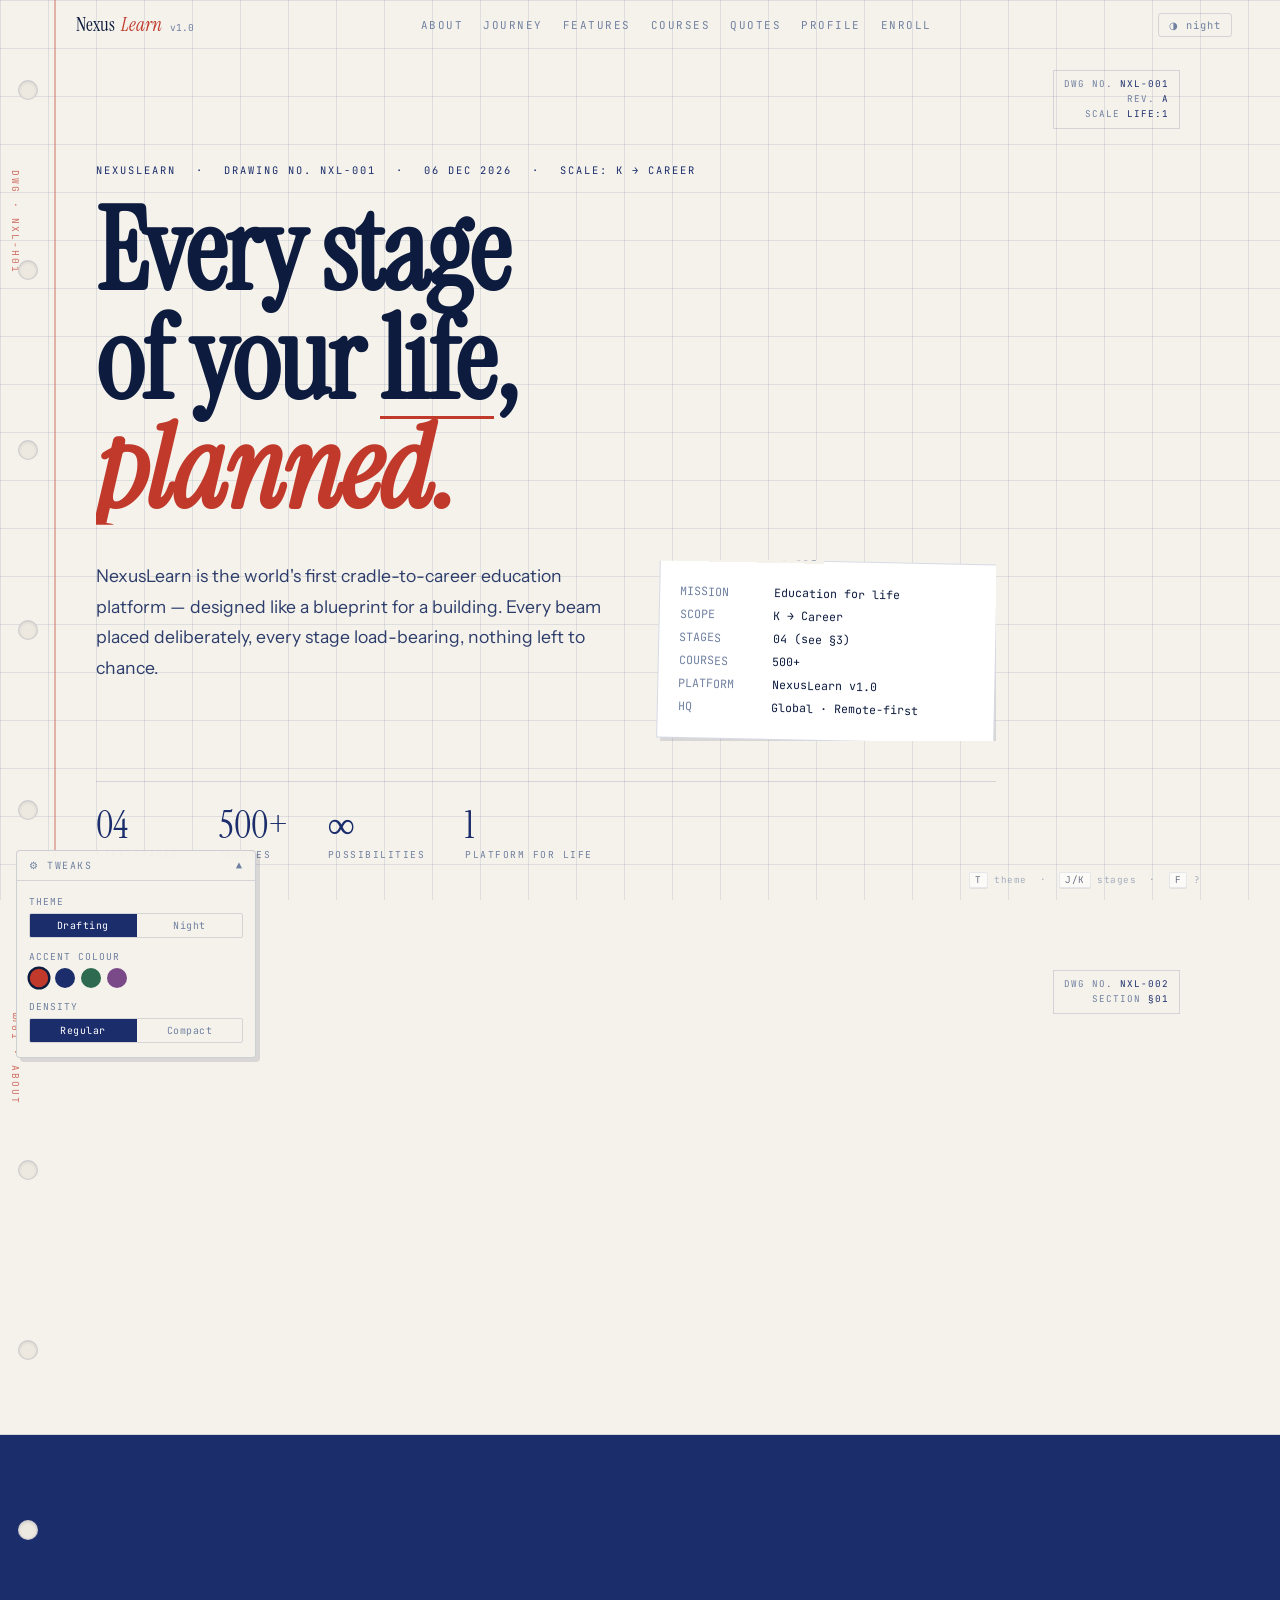
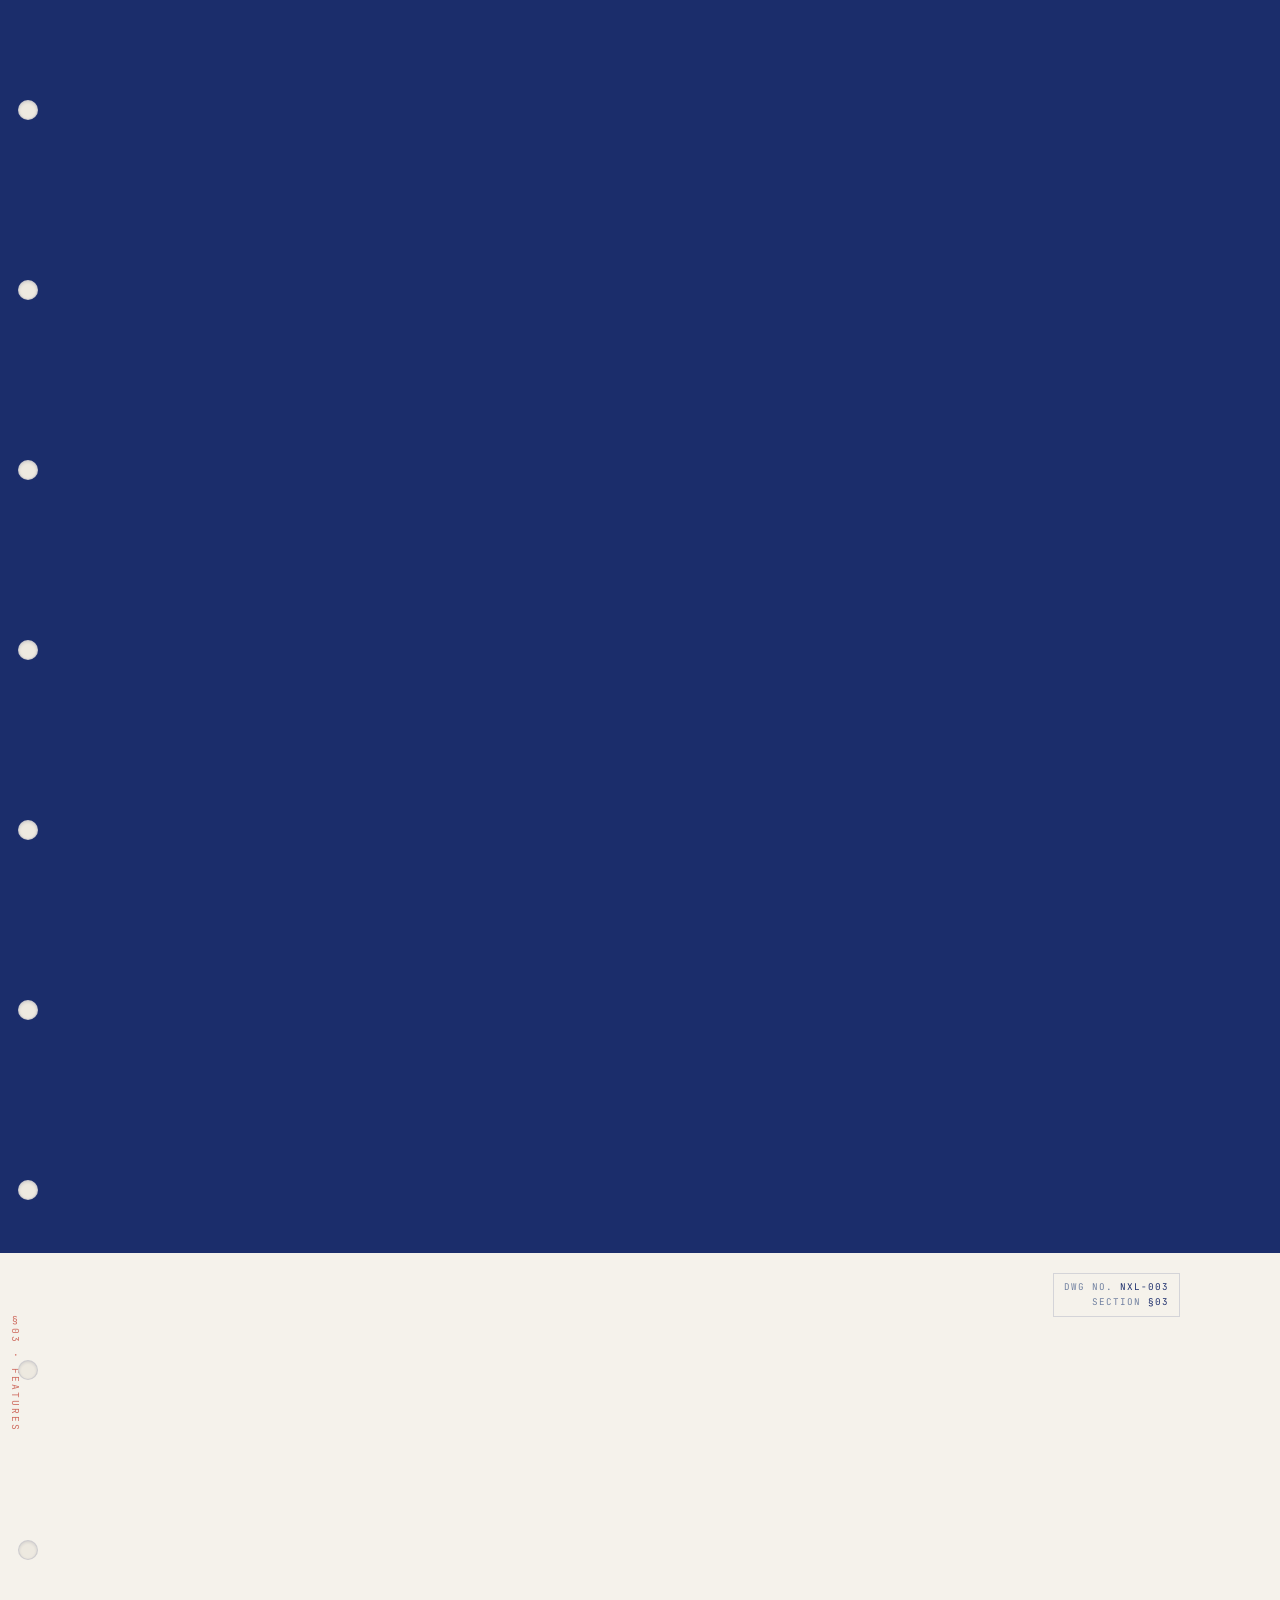
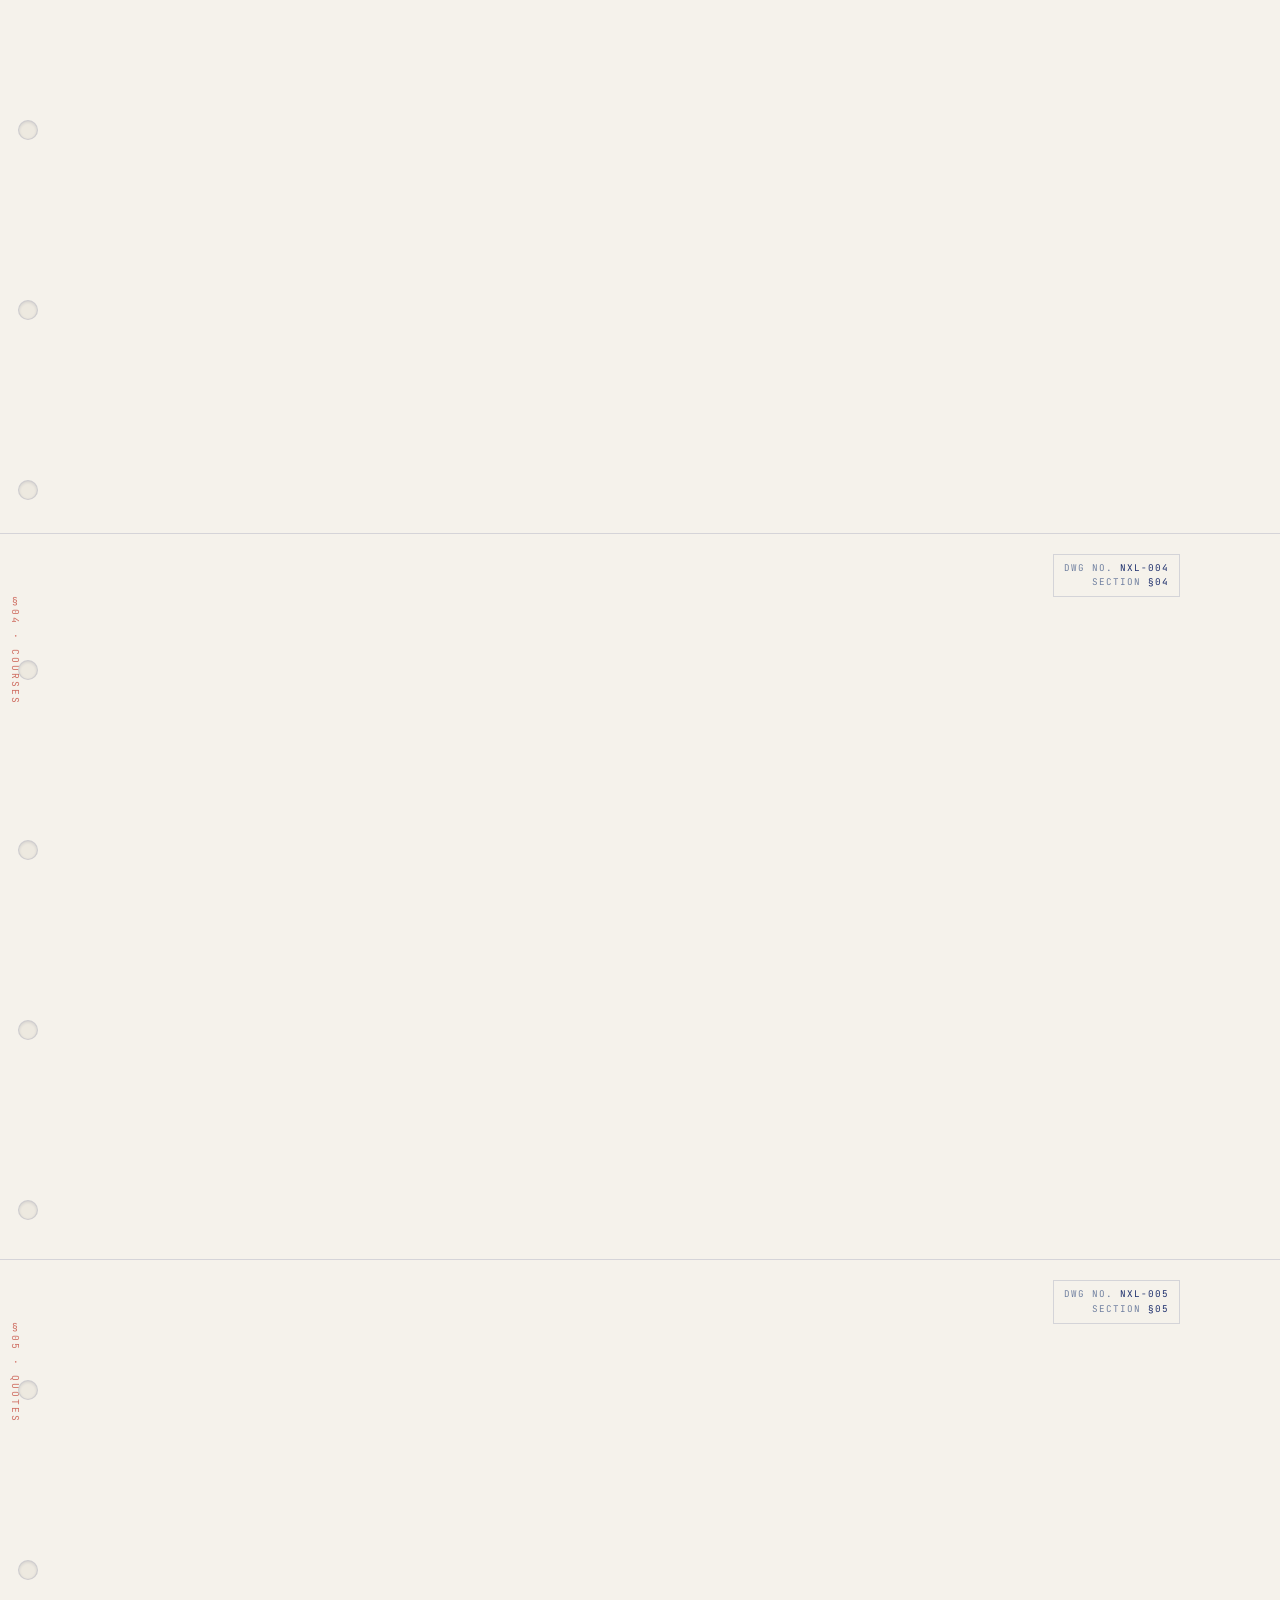
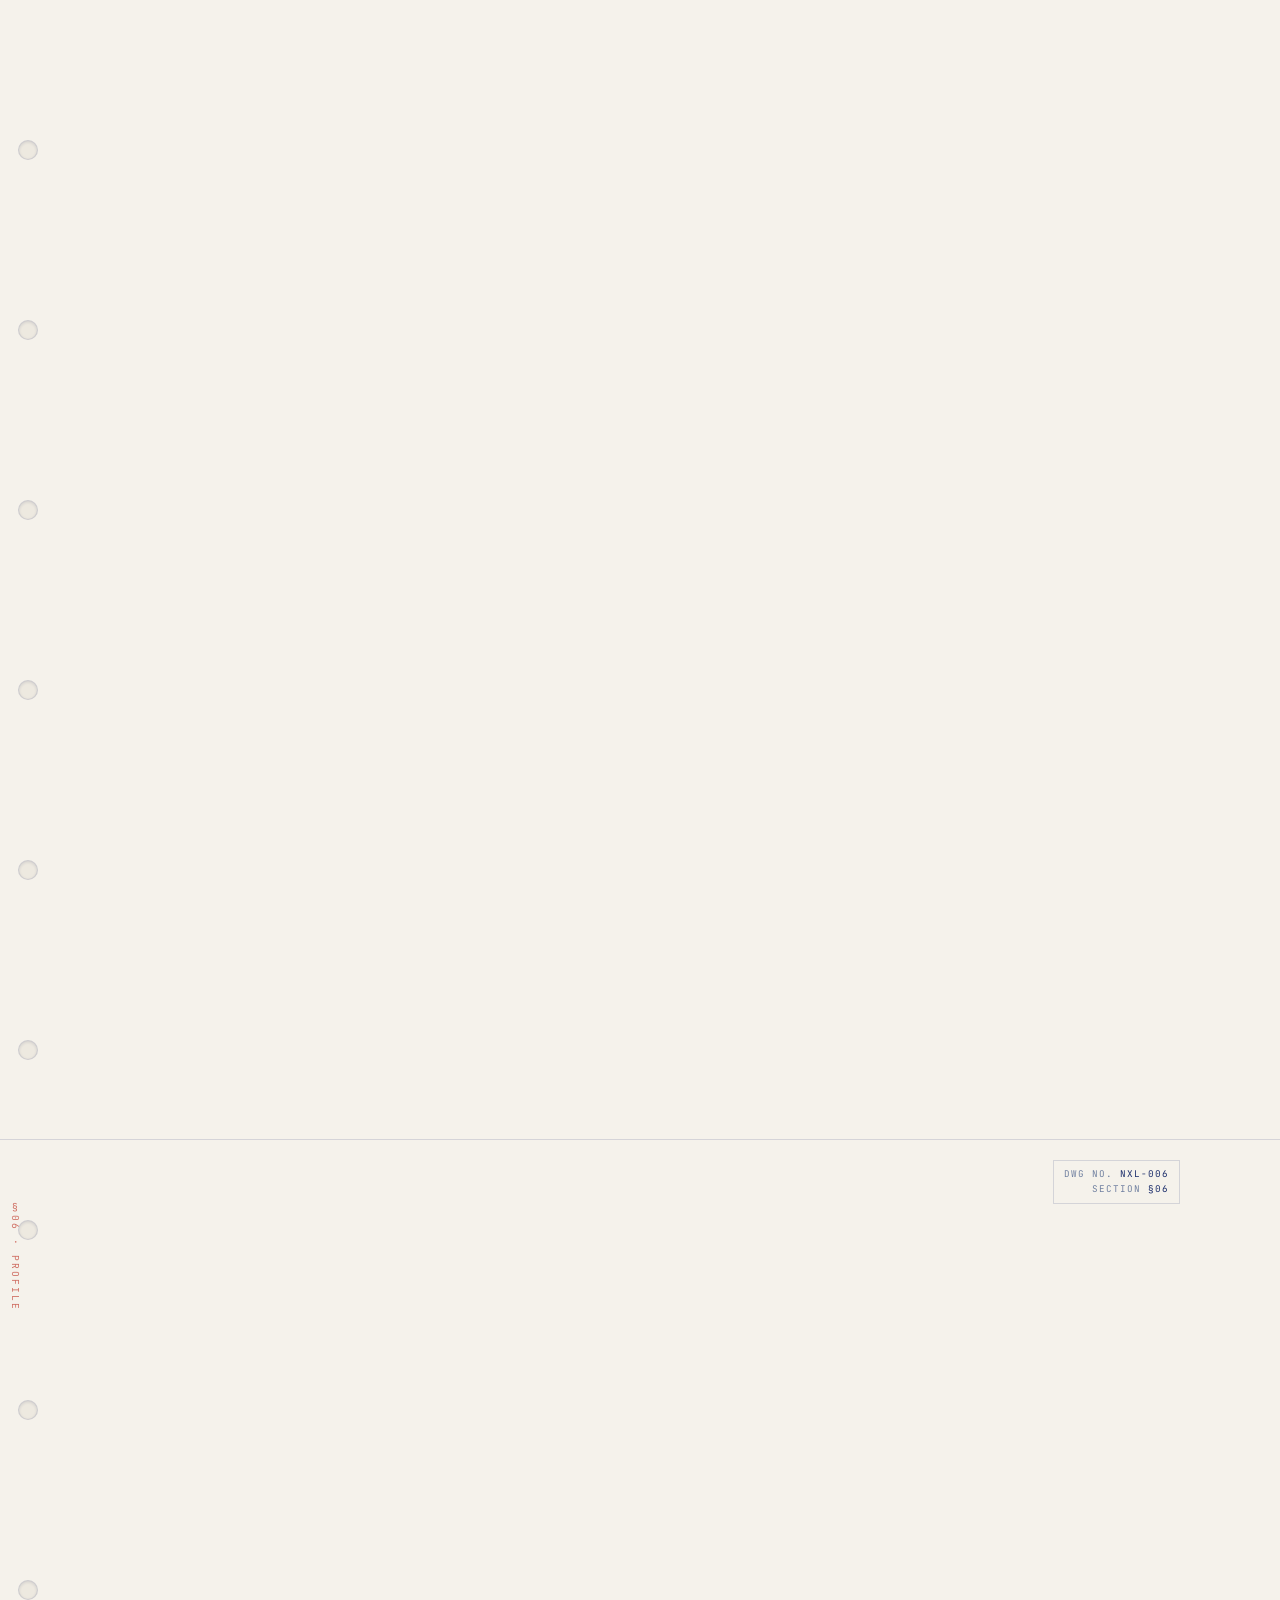
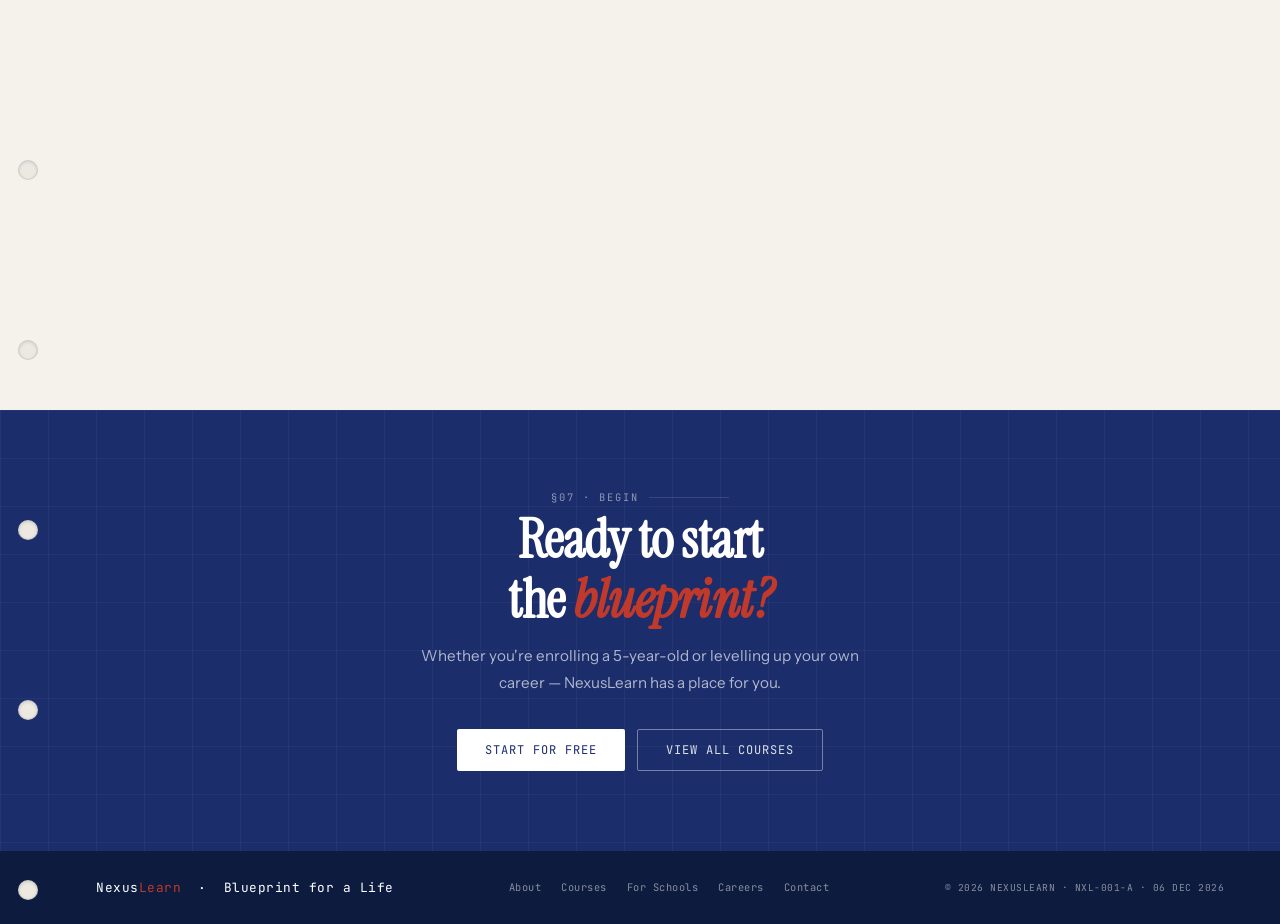
==== index.html @ 0a35875c "indexed(lol)" ====
<!DOCTYPE html>
<html lang="en">
<head>
<meta charset="UTF-8" />
<meta name="viewport" content="width=device-width,initial-scale=1" />
<title>NexusLearn · Blueprint for a Life</title>
<link rel="preconnect" href="https://fonts.googleapis.com" />
<link rel="preconnect" href="https://fonts.gstatic.com" crossorigin />
<link href="https://fonts.googleapis.com/css2?family=Instrument+Serif:ital@0;1&family=JetBrains+Mono:wght@300;400;500;600;700&family=Instrument+Sans:wght@400;500;600&display=swap" rel="stylesheet" />

<style>
/* ── RESET ── */
*, *::before, *::after { box-sizing: border-box; margin: 0; padding: 0; }
html { scroll-behavior: smooth; }
a { color: inherit; text-decoration: none; }
button { font-family: inherit; cursor: pointer; }

/* ── THEME VARS ── */
:root {
  --bg: #f5f2eb;
  --grid: rgba(27,45,107,0.10);
  --ink: #0d1b3e;
  --ink-soft: #2d3d6b;
  --ink-dim: #7080a0;
  --accent: #c0392b;
  --accent2: #1b2d6b;
  --gold: #e8a020;
  --card: #ffffff;
  --card-border: rgba(27,45,107,0.18);
  --rule: rgba(27,45,107,0.15);
  --hole: #ede9e0;
  --margin-line: rgba(192,57,43,0.35);
  --serif: 'Instrument Serif', Georgia, serif;
  --mono: 'JetBrains Mono', 'IBM Plex Mono', monospace;
  --sans: 'Instrument Sans', system-ui, sans-serif;
  --shadow: rgba(13,27,62,0.12);
}
.theme-night {
  --bg: #0d1a2e;
  --grid: rgba(100,140,220,0.09);
  --ink: #dde8ff;
  --ink-soft: #a0b8e0;
  --ink-dim: #4a6080;
  --accent: #f4a294;
  --accent2: #7aaae8;
  --gold: #f0c060;
  --card: rgba(255,255,255,0.04);
  --card-border: rgba(100,140,220,0.2);
  --rule: rgba(100,140,220,0.15);
  --hole: #0a1220;
  --margin-line: rgba(244,162,148,0.35);
  --shadow: rgba(0,0,0,0.4);
}

/* ── BODY / PAGE ── */
body {
  font-family: var(--mono);
  background: var(--bg);
  color: var(--ink);
  min-height: 100vh;
  position: relative;
  overflow-x: hidden;
  transition: background 0.4s ease, color 0.4s ease;
}
body::before {
  content: '';
  position: fixed; inset: 0; z-index: 0; pointer-events: none;
  background-image:
    linear-gradient(var(--grid) 1px, transparent 1px),
    linear-gradient(90deg, var(--grid) 1px, transparent 1px);
  background-size: 48px 48px;
  transition: background-image 0.4s;
}

/* ── PAGE CHROME (binder spine) ── */
#chrome-spine {
  position: fixed; left: 0; top: 0; bottom: 0; width: 56px; z-index: 40;
  pointer-events: none;
  border-right: 2px solid var(--margin-line);
  transition: border-color 0.4s;
}
.binder-hole {
  position: fixed; left: 18px; width: 20px; height: 20px;
  border-radius: 50%;
  background: var(--hole);
  border: 1.5px solid var(--rule);
  z-index: 41; pointer-events: none;
  transition: all 0.4s;
  box-shadow: inset 0 1px 3px var(--shadow);
}

/* ── PROGRESS BAR ── */
#progress-bar {
  position: fixed; top: 0; left: 0; height: 3px; z-index: 200;
  background: var(--accent);
  width: 0%;
  transition: width 0.1s linear;
}

/* ── NAV ── */
nav {
  position: sticky; top: 0; z-index: 100;
  display: flex; align-items: center; justify-content: space-between;
  padding: 12px 48px 12px 76px;
  background: transparent;
  border-bottom: 1px solid transparent;
  transition: background 0.25s, border-color 0.25s, backdrop-filter 0.25s;
}
nav.scrolled {
  background: rgba(245,242,235,0.88);
  backdrop-filter: blur(12px);
  border-bottom-color: var(--rule);
}
.theme-night nav.scrolled {
  background: rgba(13,26,46,0.88);
}
.nav-logo {
  font-family: var(--serif);
  font-size: 1.2rem;
  color: var(--ink);
  display: flex; align-items: baseline; gap: 6px;
}
.nav-logo em { color: var(--accent); font-style: italic; }
.nav-logo sub { font-family: var(--mono); font-size: 0.6rem; color: var(--ink-dim); margin-left: 2px; }
.nav-links {
  display: flex; gap: 20px; list-style: none;
  font-size: 0.68rem; letter-spacing: 1.5px; text-transform: uppercase;
}
.nav-links a {
  color: var(--ink-dim);
  transition: color 0.15s;
}
.nav-links a:hover { color: var(--accent); }
.nav-right { display: flex; align-items: center; gap: 12px; }
.btn-theme {
  background: none;
  border: 1px solid var(--rule);
  border-radius: 3px;
  padding: 4px 10px;
  font-family: var(--mono);
  font-size: 0.65rem;
  letter-spacing: 1px;
  color: var(--ink-dim);
  transition: all 0.2s;
}
.btn-theme:hover { border-color: var(--accent); color: var(--accent); }

/* ── SECTIONS ── */
section {
  position: relative; z-index: 1;
  padding: 72px 56px 72px 96px;
  max-width: 1200px;
}
section.full-w { max-width: none; }

/* ── SECTION HEADING ── */
.drawing-label {
  font-family: var(--mono);
  font-size: 0.65rem;
  letter-spacing: 2px;
  text-transform: uppercase;
  color: var(--accent);
  margin-bottom: 6px;
  display: flex; align-items: center; gap: 10px;
}
.drawing-label::after {
  content: '';
  flex: 1; max-width: 80px;
  height: 1px;
  background: var(--accent);
  opacity: 0.4;
}
.sec-title {
  font-family: var(--serif);
  font-size: clamp(2.2rem, 4.5vw, 3.4rem);
  line-height: 1.1;
  color: var(--ink);
  letter-spacing: -0.5px;
  margin-bottom: 0.75rem;
}
.sec-title em { font-style: italic; color: var(--accent); }
.sec-sub {
  font-family: var(--sans);
  font-size: 0.95rem;
  color: var(--ink-soft);
  line-height: 1.8;
  max-width: 520px;
  font-weight: 400;
}

/* ── MARGIN ANNOTATION ── */
.margin-note {
  position: absolute;
  left: 10px;
  font-family: var(--mono);
  font-size: 0.6rem;
  color: var(--accent);
  opacity: 0;
  transform: translateX(-8px);
  transition: opacity 1.2s ease, transform 1.2s ease;
  writing-mode: vertical-rl;
  text-orientation: mixed;
  letter-spacing: 2px;
  pointer-events: none;
  line-height: 1;
}
.margin-note.visible { opacity: 0.7; transform: translateX(0); }

/* ── REVEAL ── */
.reveal {
  opacity: 0;
  clip-path: inset(0 0 100% 0);
  transition: opacity 0.7s ease, clip-path 0.7s cubic-bezier(0.16,1,0.3,1);
}
.reveal.seen {
  opacity: 1;
  clip-path: inset(0 0 0% 0);
}

/* ── DRAWING NUMBER (top-right corner annotations) ── */
.dwg-num {
  position: absolute;
  right: 20px; top: 20px;
  font-family: var(--mono);
  font-size: 0.58rem;
  color: var(--ink-dim);
  letter-spacing: 1px;
  text-align: right;
  line-height: 1.6;
  border: 1px solid var(--rule);
  padding: 6px 10px;
  z-index: 2;
}
.dwg-num span { color: var(--accent2); }

/* ────────────────────────────────────────────
   HERO
──────────────────────────────────────────── */
#hero {
  min-height: 100vh;
  display: flex; flex-direction: column; justify-content: center;
  padding: 80px 56px 56px 96px;
  position: relative; z-index: 1;
}
.hero-meta {
  font-family: var(--mono);
  font-size: 0.65rem;
  letter-spacing: 2px;
  text-transform: uppercase;
  color: var(--ink-dim);
  margin-bottom: 20px;
  display: flex; gap: 20px; flex-wrap: wrap;
}
.hero-meta span { color: var(--accent2); }
h1.hero-h1 {
  font-family: var(--serif);
  font-size: clamp(3.5rem, 9vw, 7.5rem);
  line-height: 0.95;
  letter-spacing: -2px;
  color: var(--ink);
  margin-bottom: 28px;
  max-width: 900px;
}
h1.hero-h1 em { color: var(--accent); font-style: italic; }
h1.hero-h1 .blueprint-word {
  position: relative;
  display: inline-block;
}
h1.hero-h1 .blueprint-word::after {
  content: '';
  position: absolute; left: 0; right: 0; bottom: -4px;
  height: 3px;
  background: var(--accent);
  transform: scaleX(0);
  transform-origin: left;
  transition: transform 0.6s cubic-bezier(0.16,1,0.3,1) 0.3s;
}
h1.hero-h1 .blueprint-word.seen::after { transform: scaleX(1); }

.hero-body {
  display: grid;
  grid-template-columns: 1.5fr 1fr;
  gap: 56px;
  margin-top: 8px;
  max-width: 900px;
}
.hero-tagline {
  font-family: var(--sans);
  font-size: 1.1rem;
  line-height: 1.75;
  color: var(--ink-soft);
  font-weight: 400;
}
.identity-card {
  border: 1.5px solid var(--card-border);
  padding: 20px;
  background: var(--card);
  transform: rotate(1.2deg);
  box-shadow: 4px 4px 0 var(--shadow);
  position: relative;
  transition: background 0.4s, border-color 0.4s;
}
.identity-card::before {
  content: 'IDENTITY — NXL-001';
  position: absolute; top: -10px; left: 16px;
  font-family: var(--mono); font-size: 0.58rem;
  letter-spacing: 1.5px; color: var(--ink-dim);
  background: var(--bg); padding: 0 6px;
  transition: background 0.4s;
}
.identity-card table {
  border-collapse: collapse; width: 100%;
  font-family: var(--mono); font-size: 0.72rem;
  line-height: 2;
}
.identity-card td:first-child { color: var(--ink-dim); padding-right: 12px; white-space: nowrap; }
.identity-card td:last-child { color: var(--ink); }
.identity-card .val-accent { color: var(--accent); }

.hero-stats {
  display: flex; gap: 40px;
  margin-top: 40px;
  padding-top: 24px;
  border-top: 1px solid var(--rule);
  max-width: 900px;
}
.stat-num {
  font-family: var(--serif);
  font-size: 2.4rem;
  color: var(--accent2);
  display: block;
  line-height: 1;
}
.stat-label {
  font-family: var(--mono);
  font-size: 0.6rem;
  letter-spacing: 1.5px;
  text-transform: uppercase;
  color: var(--ink-dim);
  margin-top: 4px;
}

/* ── STAGE SELECTOR ── */
.stage-nav {
  display: flex; gap: 0;
  margin-bottom: 40px;
  border: 1px solid var(--rule);
  width: fit-content;
  overflow: hidden;
  border-radius: 3px;
}
.stage-btn {
  background: transparent;
  border: none;
  border-right: 1px solid var(--rule);
  padding: 8px 20px;
  font-family: var(--mono);
  font-size: 0.65rem;
  letter-spacing: 1.5px;
  text-transform: uppercase;
  color: var(--ink-dim);
  transition: all 0.2s;
}
.stage-btn:last-child { border-right: none; }
.stage-btn.active, .stage-btn:hover {
  background: var(--accent2);
  color: white;
}
.theme-night .stage-btn.active { background: var(--accent2); }

/* ── JOURNEY ITEMS ── */
.journey-list { display: flex; flex-direction: column; gap: 0; position: relative; }
.journey-connector {
  position: absolute; left: 27px; top: 56px; bottom: 56px;
  width: 2px;
  background: linear-gradient(to bottom, var(--accent), var(--gold), var(--accent2));
  opacity: 0.3;
}
.journey-item {
  display: flex; gap: 28px;
  padding: 32px 0;
  border-bottom: 1px solid var(--rule);
  position: relative;
  opacity: 1;
  transition: opacity 0.3s, max-height 0.4s;
}
.journey-item.hidden { display: none; }
.journey-dot {
  width: 56px; height: 56px; border-radius: 50%;
  flex-shrink: 0;
  display: flex; align-items: center; justify-content: center;
  font-family: var(--mono); font-size: 0.7rem; font-weight: 600;
  letter-spacing: 1px;
  position: relative; z-index: 2;
  border: 2px solid;
  transition: all 0.3s;
}
.dot-k8   { border-color: var(--accent);  color: var(--accent);  background: rgba(192,57,43,0.07); }
.dot-912  { border-color: var(--gold);    color: var(--gold);    background: rgba(232,160,32,0.07); }
.dot-uni  { border-color: var(--accent2); color: var(--accent2); background: rgba(27,45,107,0.07); }
.dot-pro  { border-color: var(--ink-soft);color: var(--ink-soft);background: rgba(45,61,107,0.07); }
.theme-night .dot-k8  { background: rgba(244,162,148,0.1); }
.theme-night .dot-912 { background: rgba(240,192,96,0.1); }
.theme-night .dot-uni { background: rgba(122,170,232,0.1); }
.journey-stage-tag {
  font-family: var(--mono); font-size: 0.58rem; letter-spacing: 2px;
  text-transform: uppercase; color: var(--ink-dim);
  margin-bottom: 4px;
}
.journey-title {
  font-family: var(--serif);
  font-size: 1.6rem;
  color: var(--ink);
  margin-bottom: 6px;
  line-height: 1.2;
}
.journey-desc {
  font-family: var(--sans);
  font-size: 0.9rem;
  color: var(--ink-soft);
  line-height: 1.75;
  max-width: 560px;
}
.journey-chips {
  display: flex; flex-wrap: wrap; gap: 6px; margin-top: 14px;
}
.chip {
  font-family: var(--mono); font-size: 0.62rem; letter-spacing: 0.5px;
  padding: 3px 10px; border-radius: 2px;
  border: 1px solid;
  transition: background 0.4s;
}
.chip-red   { border-color: rgba(192,57,43,0.35);  color: var(--accent);  background: rgba(192,57,43,0.06); }
.chip-gold  { border-color: rgba(232,160,32,0.35); color: var(--gold);   background: rgba(232,160,32,0.06); }
.chip-blue  { border-color: rgba(27,45,107,0.25);  color: var(--accent2); background: rgba(27,45,107,0.06); }
.chip-gray  { border-color: var(--rule);            color: var(--ink-dim); background: transparent; }
.theme-night .chip-blue { border-color: rgba(122,170,232,0.3); }

/* ── FEATURES ── */
.features-grid {
  display: grid;
  grid-template-columns: repeat(auto-fit, minmax(260px, 1fr));
  gap: 1px;
  border: 1px solid var(--rule);
  background: var(--rule);
  margin-top: 40px;
}
.feature-card {
  background: var(--card);
  padding: 28px;
  transition: background 0.3s;
  position: relative;
  overflow: hidden;
}
.feature-card::before {
  content: '';
  position: absolute; left: 0; top: 0; bottom: 0;
  width: 3px;
  background: var(--accent);
  transform: scaleY(0);
  transform-origin: top;
  transition: transform 0.3s cubic-bezier(0.16,1,0.3,1);
}
.feature-card:hover::before { transform: scaleY(1); }
.feature-card:hover { background: rgba(192,57,43,0.03); }
.feature-num {
  font-family: var(--mono); font-size: 0.58rem;
  color: var(--ink-dim); letter-spacing: 2px;
  margin-bottom: 16px;
  display: flex; align-items: center; gap: 8px;
}
.feature-num::before {
  content: '';
  width: 20px; height: 1px;
  background: var(--rule);
}
.feature-title {
  font-family: var(--serif);
  font-size: 1.15rem;
  color: var(--ink);
  margin-bottom: 8px;
}
.feature-body {
  font-family: var(--sans);
  font-size: 0.85rem;
  color: var(--ink-soft);
  line-height: 1.7;
  font-weight: 400;
}

/* ── COURSES ── */
.courses-grid {
  display: grid;
  grid-template-columns: repeat(auto-fill, minmax(220px, 1fr));
  gap: 12px;
  margin-top: 36px;
}
.course-card {
  border: 1px solid var(--card-border);
  background: var(--card);
  padding: 20px;
  cursor: pointer;
  transition: transform 0.25s, box-shadow 0.25s, border-color 0.25s;
  position: relative;
  perspective: 600px;
}
.course-card:hover {
  transform: translateY(-3px) rotate(-0.3deg);
  box-shadow: 4px 6px 0 var(--shadow);
  border-color: var(--accent);
}
.course-level {
  font-family: var(--mono); font-size: 0.58rem;
  letter-spacing: 2px; text-transform: uppercase;
  color: var(--ink-dim); margin-bottom: 10px;
}
.course-title {
  font-family: var(--serif);
  font-size: 1.05rem;
  color: var(--ink);
  margin-bottom: 6px;
  line-height: 1.3;
}
.course-desc {
  font-family: var(--sans);
  font-size: 0.8rem;
  color: var(--ink-soft);
  line-height: 1.6;
  font-weight: 400;
}
.course-stripe {
  position: absolute; bottom: 0; left: 0; right: 0;
  height: 4px;
}

/* ── QUOTES ── */
.quotes-toolbar {
  display: flex; gap: 8px; align-items: center;
  margin-bottom: 28px; flex-wrap: wrap;
}
.q-filter-btn {
  background: transparent;
  border: 1px solid var(--rule);
  padding: 4px 12px;
  font-family: var(--mono); font-size: 0.62rem;
  letter-spacing: 1px; text-transform: uppercase;
  color: var(--ink-dim);
  border-radius: 2px;
  transition: all 0.2s;
}
.q-filter-btn.active, .q-filter-btn:hover {
  border-color: var(--accent); color: var(--accent);
  background: rgba(192,57,43,0.06);
}
.q-shuffle {
  margin-left: auto;
  background: var(--accent2);
  border: none;
  padding: 5px 14px;
  font-family: var(--mono); font-size: 0.62rem;
  letter-spacing: 1px; text-transform: uppercase;
  color: white; border-radius: 2px;
  transition: opacity 0.2s;
}
.q-shuffle:hover { opacity: 0.85; }
.quotes-grid {
  display: grid;
  grid-template-columns: repeat(auto-fill, minmax(300px, 1fr));
  gap: 20px;
}
.q-card {
  padding: 24px;
  border: 1px solid var(--rule);
  background: var(--card);
  position: relative;
  transition: transform 0.25s, border-color 0.25s;
}
.q-card:hover { transform: rotate(-0.5deg); border-color: var(--accent); }
.q-open-quote {
  position: absolute; top: 8px; left: 14px;
  font-family: var(--serif); font-size: 4rem;
  color: var(--accent); opacity: 0.12; line-height: 1;
  pointer-events: none;
}
.q-text {
  font-family: var(--serif);
  font-size: 1.1rem;
  line-height: 1.5;
  color: var(--ink);
  font-style: italic;
  padding-top: 12px;
  position: relative; z-index: 1;
}
.q-attrib {
  margin-top: 12px;
  font-family: var(--mono); font-size: 0.65rem;
  color: var(--ink-dim); letter-spacing: 0.5px;
}
.q-copy-btn {
  position: absolute; bottom: 10px; right: 10px;
  background: none; border: none;
  font-family: var(--mono); font-size: 0.6rem;
  color: var(--ink-dim); opacity: 0;
  transition: opacity 0.2s;
  letter-spacing: 0.5px;
}
.q-card:hover .q-copy-btn { opacity: 1; }
.q-copy-btn:hover { color: var(--accent); }

/* ── NEXUS PROFILE ── */
.profile-layout {
  display: grid;
  grid-template-columns: 1fr 1.1fr;
  gap: 56px;
  align-items: center;
  margin-top: 40px;
}
.profile-mock {
  border: 1.5px solid var(--card-border);
  background: var(--card);
  overflow: hidden;
  box-shadow: 6px 8px 0 var(--shadow);
  transition: background 0.4s, border-color 0.4s;
}
.profile-header {
  background: var(--accent2);
  padding: 24px;
  display: flex; gap: 16px; align-items: center;
  position: relative;
}
.profile-header::after {
  content: 'NEXUSPROFILE™';
  position: absolute; right: 16px; top: 10px;
  font-family: var(--mono); font-size: 0.52rem;
  letter-spacing: 2px; color: rgba(255,255,255,0.4);
}
.profile-avatar {
  width: 52px; height: 52px; border-radius: 50%;
  background: rgba(255,255,255,0.15);
  border: 2px solid rgba(255,255,255,0.3);
  display: flex; align-items: center; justify-content: center;
  font-family: var(--serif); font-size: 1.2rem; color: white;
  flex-shrink: 0;
}
.profile-name { font-family: var(--serif); font-size: 1.1rem; color: white; }
.profile-role { font-family: var(--mono); font-size: 0.65rem; color: rgba(255,255,255,0.65); margin-top: 2px; }
.profile-body { padding: 20px; }
.profile-row {
  display: flex; justify-content: space-between; align-items: center;
  padding: 8px 0;
  border-bottom: 1px solid var(--rule);
  font-family: var(--mono); font-size: 0.72rem;
}
.profile-row:last-child { border-bottom: none; }
.profile-row-k { color: var(--ink-dim); }
.profile-row-v {
  color: var(--accent2); font-weight: 500;
  background: rgba(27,45,107,0.07);
  padding: 2px 8px; border-radius: 2px;
}
.theme-night .profile-row-v { background: rgba(122,170,232,0.1); }
.skill-section { padding: 16px 20px 20px; border-top: 1px solid var(--rule); }
.skill-label-row {
  display: flex; justify-content: space-between;
  font-family: var(--mono); font-size: 0.65rem;
  color: var(--ink-dim); margin-bottom: 5px;
}
.skill-track {
  background: rgba(27,45,107,0.08);
  height: 6px; border-radius: 1px; overflow: hidden; margin-bottom: 10px;
}
.theme-night .skill-track { background: rgba(122,170,232,0.12); }
.skill-fill {
  height: 100%; border-radius: 1px;
  background: linear-gradient(90deg, var(--accent2), var(--accent));
  width: 0%;
  transition: width 1.2s cubic-bezier(0.16,1,0.3,1);
}

/* ── CTA ── */
#cta {
  background: var(--accent2);
  text-align: center;
  padding: 80px 56px;
  position: relative; z-index: 1; max-width: none;
}
#cta::before {
  content: '';
  position: absolute; inset: 0;
  background-image:
    linear-gradient(rgba(255,255,255,0.04) 1px, transparent 1px),
    linear-gradient(90deg, rgba(255,255,255,0.04) 1px, transparent 1px);
  background-size: 48px 48px;
}
.theme-night #cta { background: rgba(27,45,107,0.6); }
#cta .sec-title { color: white; position: relative; z-index: 1; }
#cta .sec-sub { color: rgba(255,255,255,0.65); margin: 0 auto 32px; position: relative; z-index: 1; text-align: left; max-width: 480px; }
#cta .drawing-label { color: rgba(255,255,255,0.5); position: relative; z-index: 1; justify-content: center; }
#cta .drawing-label::after { background: rgba(255,255,255,0.3); }
.cta-btns { display: flex; gap: 12px; justify-content: center; position: relative; z-index: 1; flex-wrap: wrap; }
.btn-primary {
  background: white;
  color: var(--accent2);
  border: none;
  padding: 12px 28px;
  font-family: var(--mono);
  font-size: 0.75rem;
  letter-spacing: 1px;
  text-transform: uppercase;
  border-radius: 2px;
  transition: transform 0.2s, box-shadow 0.2s;
}
.btn-primary:hover { transform: translateY(-2px); box-shadow: 0 6px 20px rgba(0,0,0,0.2); }
.btn-outline {
  background: transparent;
  color: rgba(255,255,255,0.85);
  border: 1px solid rgba(255,255,255,0.4);
  padding: 12px 28px;
  font-family: var(--mono);
  font-size: 0.75rem;
  letter-spacing: 1px;
  text-transform: uppercase;
  border-radius: 2px;
  transition: border-color 0.2s;
}
.btn-outline:hover { border-color: white; color: white; }

/* ── FOOTER ── */
footer {
  background: var(--ink);
  color: rgba(255,255,255,0.5);
  padding: 28px 56px 28px 96px;
  display: flex; justify-content: space-between; align-items: center;
  flex-wrap: wrap; gap: 12px;
  position: relative; z-index: 1;
  font-family: var(--mono); font-size: 0.65rem; letter-spacing: 0.5px;
  transition: background 0.4s;
}
.footer-logo { color: white; font-size: 0.8rem; }
.footer-logo em { color: var(--accent); font-style: normal; }
.footer-links { display: flex; gap: 20px; }
.footer-links a:hover { color: white; }

/* ── BACK TO TOP ── */
#back-top {
  position: fixed; bottom: 28px; right: 28px; z-index: 150;
  font-family: var(--mono); font-size: 0.65rem; letter-spacing: 1px;
  color: var(--accent);
  background: var(--bg);
  border: 1px solid var(--accent);
  border-radius: 2px;
  padding: 6px 14px;
  cursor: pointer;
  box-shadow: 2px 2px 0 var(--shadow);
  transform: rotate(-1.5deg);
  opacity: 0; pointer-events: none;
  transition: opacity 0.3s;
}
#back-top.visible { opacity: 1; pointer-events: all; }

/* ── TWEAKS PANEL ── */
#tweaks {
  position: fixed; bottom: 16px; left: 16px; z-index: 300;
  width: 240px;
  background: rgba(245,242,235,0.92);
  border: 1px solid var(--card-border);
  border-radius: 4px;
  box-shadow: 4px 4px 0 var(--shadow);
  font-family: var(--mono);
  backdrop-filter: blur(16px);
  overflow: hidden;
  transition: transform 0.3s, background 0.4s;
}
.theme-night #tweaks { background: rgba(15,25,45,0.92); }
#tweaks.collapsed { transform: translateY(calc(100% - 34px)); }
.tweaks-header {
  display: flex; align-items: center; justify-content: space-between;
  padding: 8px 12px;
  border-bottom: 1px solid var(--rule);
  cursor: pointer;
  font-size: 0.62rem; letter-spacing: 1.5px; text-transform: uppercase;
  color: var(--ink-dim);
}
.tweaks-body { padding: 14px 12px; display: flex; flex-direction: column; gap: 12px; }
.tweak-row { display: flex; flex-direction: column; gap: 5px; }
.tweak-label { font-size: 0.6rem; letter-spacing: 1px; text-transform: uppercase; color: var(--ink-dim); }
.tweak-seg {
  display: flex; border: 1px solid var(--rule); border-radius: 2px; overflow: hidden;
}
.tweak-seg button {
  flex: 1; background: transparent; border: none; border-right: 1px solid var(--rule);
  padding: 5px 0; font-family: var(--mono); font-size: 0.62rem;
  color: var(--ink-dim); transition: all 0.15s; letter-spacing: 0.5px;
}
.tweak-seg button:last-child { border-right: none; }
.tweak-seg button.active, .tweak-seg button:hover {
  background: var(--accent2); color: white;
}
.tweak-accents { display: flex; gap: 6px; }
.accent-dot {
  width: 20px; height: 20px; border-radius: 50%; cursor: pointer;
  border: 2px solid transparent;
  transition: transform 0.2s, border-color 0.2s;
}
.accent-dot.selected { border-color: var(--ink); transform: scale(1.15); }

/* ── KEYBOARD HINTS ── */
#kb-hints {
  position: fixed; bottom: 12px; right: 80px; z-index: 100;
  font-family: var(--mono); font-size: 0.58rem;
  color: var(--ink-dim); letter-spacing: 0.5px;
  opacity: 0.6; pointer-events: none;
}
kbd {
  display: inline-block;
  background: var(--card);
  border: 1px solid var(--rule);
  border-radius: 2px;
  padding: 1px 5px;
  font-family: var(--mono); font-size: 0.58rem;
  color: var(--ink);
  box-shadow: 0 1px 0 var(--rule);
}

/* ── EASTER EGG MODAL ── */
#egg-modal {
  position: fixed; inset: 0; z-index: 500;
  background: rgba(13,27,62,0.6);
  backdrop-filter: blur(4px);
  display: flex; align-items: center; justify-content: center;
  padding: 32px;
  opacity: 0; pointer-events: none;
  transition: opacity 0.3s;
}
#egg-modal.open { opacity: 1; pointer-events: all; }
.egg-box {
  background: var(--bg);
  border: 2px solid var(--accent2);
  padding: 36px 40px;
  max-width: 500px; width: 100%;
  box-shadow: 12px 14px 0 rgba(13,27,62,0.25);
  transform: rotate(-1.5deg);
  position: relative;
  transition: background 0.4s;
}
.egg-tape {
  position: absolute; top: -10px; left: 30px;
  width: 80px; height: 20px;
  background: rgba(232,160,32,0.65);
  transform: rotate(-5deg);
}
.egg-label {
  font-family: var(--mono); font-size: 0.62rem;
  letter-spacing: 2px; text-transform: uppercase;
  color: var(--accent); margin-bottom: 14px;
}
.egg-quote {
  font-family: var(--serif);
  font-size: 1.3rem;
  color: var(--ink);
  line-height: 1.5;
  font-style: italic;
  margin-bottom: 14px;
}
.egg-body {
  font-family: var(--mono); font-size: 0.72rem;
  color: var(--ink-soft); line-height: 1.7;
}
.egg-dismiss {
  margin-top: 20px;
  font-family: var(--mono); font-size: 0.62rem;
  color: var(--ink-dim);
}

/* ── SECTION: JOURNEY bg ── */
#journey-section {
  background: var(--accent2);
  max-width: none; padding: 72px 56px 72px 96px;
  transition: background 0.4s;
}
#journey-section .drawing-label { color: rgba(255,255,255,0.5); }
#journey-section .drawing-label::after { background: rgba(255,255,255,0.25); }
#journey-section .sec-title { color: white; }
#journey-section .sec-title em { color: var(--gold); }
#journey-section .sec-sub { color: rgba(255,255,255,0.6); }
#journey-section .journey-title { color: white; }
#journey-section .journey-desc { color: rgba(255,255,255,0.65); }
#journey-section .journey-stage-tag { color: rgba(255,255,255,0.4); }
#journey-section .journey-item { border-bottom-color: rgba(255,255,255,0.1); }
#journey-section .stage-btn { border-color: rgba(255,255,255,0.2); color: rgba(255,255,255,0.55); }
#journey-section .stage-btn.active, #journey-section .stage-btn:hover {
  background: rgba(255,255,255,0.15); color: white; border-color: rgba(255,255,255,0.4);
}
#journey-section .chip-gray { border-color: rgba(255,255,255,0.2); color: rgba(255,255,255,0.5); }
#journey-section .dot-k8   { border-color: var(--accent); color: var(--accent); background: rgba(244,162,148,0.15); }
#journey-section .dot-912  { border-color: var(--gold);   color: var(--gold);   background: rgba(240,192,96,0.12); }
#journey-section .dot-uni  { border-color: rgba(255,255,255,0.5); color: rgba(255,255,255,0.7); background: rgba(255,255,255,0.07); }
#journey-section .dot-pro  { border-color: rgba(255,255,255,0.35); color: rgba(255,255,255,0.55); background: rgba(255,255,255,0.05); }
.theme-night #journey-section { background: rgba(10,18,40,0.9); }

/* ── MISC ── */
.separator {
  border: none;
  border-top: 1px solid var(--rule);
  margin: 0;
}
.centered { text-align: center; }
</style>
</head>
<body>

<!-- Progress bar -->
<div id="progress-bar"></div>

<!-- Binder spine -->
<div id="chrome-spine"></div>

<!-- Keyboard hints -->
<div id="kb-hints">
  <kbd>T</kbd> theme &nbsp;·&nbsp; <kbd>F</kbd> ?
</div>

<!-- ── NAV ── -->
<nav id="main-nav">
  <div class="nav-logo">
    Nexus<em>Learn</em><sub>v1.0</sub>
  </div>
  <ul class="nav-links">
    <li><a href="#about">about</a></li>
    <li><a href="#journey-section">journey</a></li>
    <li><a href="#features">features</a></li>
    <li><a href="#courses">courses</a></li>
    <li><a href="#quotes">quotes</a></li>
    <li><a href="#profile">profile</a></li>
    <li><a href="#cta">enroll</a></li>
  </ul>
  <div class="nav-right">
    <button class="btn-theme" id="theme-toggle">◑ night</button>
  </div>
</nav>

<!-- ── HERO ── -->
<section id="hero">
  <div class="margin-note" style="top: 120px;" id="mn-hero">DWG · NXL-H01</div>
  <div class="dwg-num">
    DWG NO. <span>NXL-001</span><br/>
    REV. <span>A</span><br/>
    SCALE <span>LIFE:1</span>
  </div>

  <div class="hero-meta">
    <span>NEXUSLEARN</span>
    <span class="val-accent">·</span>
    <span>DRAWING NO. NXL-001</span>
    <span class="val-accent">·</span>
    <span id="hero-date"></span>
    <span class="val-accent">·</span>
    <span>SCALE: K → CAREER</span>
  </div>

  <h1 class="hero-h1 reveal" id="hero-title">
    Every stage<br/>
    of your <span class="blueprint-word" id="hero-bp">life</span>,<br/>
    <em>planned.</em>
  </h1>

  <div class="hero-body reveal" style="transition-delay: 0.15s;">
    <p class="hero-tagline">
      NexusLearn is the world's first cradle-to-career education platform — designed like a
      blueprint for a building. Every beam placed deliberately, every stage load-bearing,
      nothing left to chance.
    </p>
    <div class="identity-card">
      <table>
        <tr><td>MISSION</td><td class="val-accent">Education for life</td></tr>
        <tr><td>SCOPE</td><td>K → Career</td></tr>
        <tr><td>STAGES</td><td>04 (see §3)</td></tr>
        <tr><td>COURSES</td><td>500+</td></tr>
        <tr><td>PLATFORM</td><td>NexusLearn v1.0</td></tr>
        <tr><td>HQ</td><td>Global · Remote-first</td></tr>
      </table>
    </div>
  </div>

  <div class="hero-stats reveal" style="transition-delay: 0.3s;">
    <div>
      <span class="stat-num">04</span>
      <div class="stat-label">Life Stages</div>
    </div>
    <div>
      <span class="stat-num">500+</span>
      <div class="stat-label">Courses</div>
    </div>
    <div>
      <span class="stat-num">∞</span>
      <div class="stat-label">Possibilities</div>
    </div>
    <div>
      <span class="stat-num">1</span>
      <div class="stat-label">Platform for life</div>
    </div>
  </div>
</section>

<!-- ── ABOUT ── -->
<section id="about">
  <div class="margin-note" style="top: 60px;" id="mn-about">§01 · ABOUT</div>
  <div class="dwg-num">DWG NO. <span>NXL-002</span><br/>SECTION <span>§01</span></div>

  <div class="reveal">
    <div class="drawing-label">§01 · About</div>
    <h2 class="sec-title">Not a school.<br/>A <em>blueprint.</em></h2>
    <p class="sec-sub" style="margin-bottom: 24px;">
      Most education platforms teach subjects. NexusLearn builds <em>people</em>. We map the full arc of a human life — from a child's first spark of curiosity to a professional's peak — and design deliberate support for every single step.
    </p>
    <p class="sec-sub">
      Like an architect who refuses to build without understanding the ground it stands on, we refuse to teach without understanding who the learner is, where they're going, and what they'll need when they get there.
    </p>
  </div>
</section>

<hr class="separator" />

<!-- ── JOURNEY ── -->
<section id="journey-section" class="full-w">
  <div class="reveal">
    <div class="drawing-label">§02 · The Path</div>
    <h2 class="sec-title">One platform,<br/>a lifetime of <em>growth.</em></h2>
    <p class="sec-sub" style="margin-bottom: 32px;">
      Four stages. One continuous thread. From the first classroom to the corner office — we're with you at every transition.
    </p>

    <!-- Stage filter -->
    <div class="stage-nav" id="stage-nav">
      <button class="stage-btn active" data-stage="all">All</button>
      <button class="stage-btn" data-stage="k8">K–8</button>
      <button class="stage-btn" data-stage="912">9–12</button>
      <button class="stage-btn" data-stage="uni">University</button>
      <button class="stage-btn" data-stage="pro">Professional</button>
    </div>

    <div class="journey-list" id="journey-list">
      <div class="journey-connector"></div>

      <div class="journey-item reveal" data-stage="k8">
        <div class="journey-dot dot-k8">K–8</div>
        <div>
          <div class="journey-stage-tag">Stage 01 · Kindergarten to Class 8</div>
          <div class="journey-title">Explore Everything</div>
          <div class="journey-desc">
            Hands-on learning across science, art, language, mathematics, and sport. No pressure — just discovery. We help children find what makes them come alive, nurturing passion before profession. The aim: a child who knows what they love before anyone tells them what to be.
          </div>
          <div class="journey-chips">
            <span class="chip chip-red">Hands-On Projects</span>
            <span class="chip chip-red">Exploratory Labs</span>
            <span class="chip chip-red">Interest Mapping</span>
            <span class="chip chip-red">Play-Based Learning</span>
            <span class="chip chip-gray">No exams, only discovery</span>
          </div>
        </div>
      </div>

      <div class="journey-item reveal" data-stage="912" style="transition-delay: 0.1s;">
        <div class="journey-dot dot-912">9–12</div>
        <div>
          <div class="journey-stage-tag">Stage 02 · Class 9 to Class 12</div>
          <div class="journey-title">Specialise & Launch</div>
          <div class="journey-desc">
            Deep-dive into chosen fields. Train for specific jobs and the real working world. We build your CV, craft personalised Letters of Recommendation, and guide you to the right colleges and countries — matched exactly to your goals, strengths, and circumstances.
          </div>
          <div class="journey-chips">
            <span class="chip chip-gold">CV Builder</span>
            <span class="chip chip-gold">College Matching</span>
            <span class="chip chip-gold">LOR Suite</span>
            <span class="chip chip-gold">Country Guidance</span>
            <span class="chip chip-gray">Field-specific training</span>
          </div>
        </div>
      </div>

      <div class="journey-item reveal" data-stage="uni" style="transition-delay: 0.2s;">
        <div class="journey-dot dot-uni">UNI</div>
        <div>
          <div class="journey-stage-tag">Stage 03 · College & University</div>
          <div class="journey-title">Transition to the World</div>
          <div class="journey-desc">
            Learn workplace etiquette, professional communication, and how to land your first job. Build a polished graduate resume and enter your career with real-world readiness — not just a degree. The gap between campus and career, finally bridged.
          </div>
          <div class="journey-chips">
            <span class="chip chip-blue">Resume Crafting</span>
            <span class="chip chip-blue">Career Prep</span>
            <span class="chip chip-blue">Work Etiquette</span>
            <span class="chip chip-blue">Internship Finder</span>
            <span class="chip chip-gray">Industry mentors</span>
          </div>
        </div>
      </div>

      <div class="journey-item reveal" data-stage="pro" style="transition-delay: 0.3s;">
        <div class="journey-dot dot-pro">PRO</div>
        <div>
          <div class="journey-stage-tag">Stage 04 · Working Professional</div>
          <div class="journey-title">Reach Your Peak</div>
          <div class="journey-desc">
            Discover the best opportunities, gain experience at the right places, and showcase your skills on your NexusProfile — a living, dynamic professional identity that grows with you. More than LinkedIn. A full record of who you are and how you got there.
          </div>
          <div class="journey-chips">
            <span class="chip chip-gray">Job Matching</span>
            <span class="chip chip-gray">NexusProfile</span>
            <span class="chip chip-gray">Experience Curation</span>
            <span class="chip chip-gray">Skill Showcase</span>
          </div>
        </div>
      </div>
    </div>
  </div>
</section>

<!-- ── FEATURES ── -->
<section id="features">
  <div class="margin-note" style="top: 60px;" id="mn-feat">§03 · FEATURES</div>
  <div class="dwg-num">DWG NO. <span>NXL-003</span><br/>SECTION <span>§03</span></div>

  <div class="reveal">
    <div class="drawing-label">§03 · Platform Features</div>
    <h2 class="sec-title">Everything you need,<br/><em>nothing you don't.</em></h2>
    <p class="sec-sub">Purpose-built tools for every stage — thoughtfully designed to support learners at any age and professionals at any level.</p>
  </div>

  <div class="features-grid reveal" style="transition-delay: 0.15s;">
    <div class="feature-card">
      <div class="feature-num">F-01</div>
      <div class="feature-title">Interest Discovery Engine</div>
      <div class="feature-body">Adaptive assessments and exploratory modules that reveal a child's natural inclinations — across science, arts, sport, tech, and more. No labels, just directions.</div>
    </div>
    <div class="feature-card">
      <div class="feature-num">F-02</div>
      <div class="feature-title">Smart CV & Resume Builder</div>
      <div class="feature-body">Professionally structured, age-appropriate documents that grow with the learner — from first achievements to career highlights. One document, always current.</div>
    </div>
    <div class="feature-card">
      <div class="feature-num">F-03</div>
      <div class="feature-title">College & Country Matcher</div>
      <div class="feature-body">Data-driven recommendations for universities worldwide — factoring in field of study, finances, lifestyle, and career outcomes. No guesswork, just fit.</div>
    </div>
    <div class="feature-card">
      <div class="feature-num">F-04</div>
      <div class="feature-title">Letter of Recommendation Suite</div>
      <div class="feature-body">Guided templates, educator collaboration tools, and review systems to produce standout LORs for global college applications. Built with educators, not around them.</div>
    </div>
    <div class="feature-card">
      <div class="feature-num">F-05</div>
      <div class="feature-title">Job Intelligence Platform</div>
      <div class="feature-body">Curated job matching, salary insights, and experience pathway planning — helping professionals land roles that truly fit their skills and ambitions.</div>
    </div>
    <div class="feature-card">
      <div class="feature-num">F-06</div>
      <div class="feature-title">NexusProfile</div>
      <div class="feature-body">Your living professional identity — a dynamic, skill-rich profile that showcases your full journey from curious child to expert. More LinkedIn, less resume.</div>
    </div>
  </div>
</section>

<hr class="separator" />

<!-- ── COURSES ── -->
<section id="courses">
  <div class="margin-note" style="top: 60px;" id="mn-courses">§04 · COURSES</div>
  <div class="dwg-num">DWG NO. <span>NXL-004</span><br/>SECTION <span>§04</span></div>

  <div class="reveal">
    <div class="drawing-label">§04 · Courses</div>
    <h2 class="sec-title">Deep knowledge for<br/>every <em>curious mind.</em></h2>
    <p class="sec-sub">500+ courses across every stage and subject — from foundational fundamentals to advanced professional mastery.</p>
  </div>

  <div class="courses-grid reveal" style="transition-delay: 0.15s;" id="courses-grid">
    <div class="course-card">
      <div class="course-stripe" style="background: var(--accent);"></div>
      <div class="course-level">Kindergarten · Ages 5–8</div>
      <div class="course-title">The World of Science</div>
      <div class="course-desc">Experiments, nature, and curiosity-driven discovery — learning that the world is a puzzle worth solving.</div>
    </div>
    <div class="course-card">
      <div class="course-stripe" style="background: var(--accent);"></div>
      <div class="course-level">Middle School · Class 6–8</div>
      <div class="course-title">Coding for Creators</div>
      <div class="course-desc">Build games, animations, and digital art with beginner programming. Logic meets imagination.</div>
    </div>
    <div class="course-card">
      <div class="course-stripe" style="background: var(--gold);"></div>
      <div class="course-level">High School · Class 9–12</div>
      <div class="course-title">Career Pathfinding</div>
      <div class="course-desc">Structured exploration of 40+ career fields with real-world insights from people actually doing the work.</div>
    </div>
    <div class="course-card">
      <div class="course-stripe" style="background: var(--gold);"></div>
      <div class="course-level">High School · Class 11–12</div>
      <div class="course-title">College Application Mastery</div>
      <div class="course-desc">Essays, interviews, shortlists — every step of the global admissions process, made legible.</div>
    </div>
    <div class="course-card">
      <div class="course-stripe" style="background: var(--accent2);"></div>
      <div class="course-level">University Level</div>
      <div class="course-title">Professional Communication</div>
      <div class="course-desc">Emails, presentations, negotiations — the language of work that no university actually teaches you.</div>
    </div>
    <div class="course-card">
      <div class="course-stripe" style="background: var(--accent2);"></div>
      <div class="course-level">University Level</div>
      <div class="course-title">First Job Playbook</div>
      <div class="course-desc">How to find it, land it, navigate it. The unwritten rules of entering the working world for the first time.</div>
    </div>
    <div class="course-card">
      <div class="course-stripe" style="background: var(--ink-soft);"></div>
      <div class="course-level">Working Professional</div>
      <div class="course-title">Leadership & Strategy</div>
      <div class="course-desc">From individual contributor to leader — the skills that compound over a career, not just a quarter.</div>
    </div>
    <div class="course-card" style="background: var(--accent2); border-color: var(--accent2); display: flex; flex-direction: column; justify-content: center; align-items: center; text-align: center; min-height: 140px;">
      <div style="font-family: var(--serif); font-size: 2rem; color: rgba(255,255,255,0.6); margin-bottom: 6px;">+493</div>
      <div style="font-family: var(--mono); font-size: 0.65rem; color: rgba(255,255,255,0.45); letter-spacing: 1px;">MORE COURSES</div>
      <a href="#cta" style="margin-top: 10px; font-family: var(--mono); font-size: 0.62rem; color: var(--gold); letter-spacing: 0.5px;">Browse all →</a>
    </div>
  </div>
</section>

<hr class="separator" />

<!-- ── QUOTES ── -->
<section id="quotes">
  <div class="margin-note" style="top: 60px;" id="mn-quotes">§05 · QUOTES</div>
  <div class="dwg-num">DWG NO. <span>NXL-005</span><br/>SECTION <span>§05</span></div>

  <div class="reveal">
    <div class="drawing-label">§05 · Principles</div>
    <h2 class="sec-title">Words that<br/><em>built us.</em></h2>
    <p class="sec-sub">The ideas behind NexusLearn. Philosophy, first.</p>
  </div>

  <div class="quotes-toolbar reveal" style="transition-delay: 0.1s;" id="quotes-toolbar">
    <button class="q-filter-btn active" data-cat="all">All</button>
    <button class="q-filter-btn" data-cat="learning">Learning</button>
    <button class="q-filter-btn" data-cat="growth">Growth</button>
    <button class="q-filter-btn" data-cat="work">Work</button>
    <button class="q-filter-btn" data-cat="life">Life</button>
    <button class="q-shuffle">↺ Shuffle</button>
  </div>

  <div class="quotes-grid reveal" style="transition-delay: 0.2s;" id="quotes-grid"></div>
</section>

<hr class="separator" />

<!-- ── PROFILE ── -->
<section id="profile">
  <div class="margin-note" style="top: 60px;" id="mn-profile">§06 · PROFILE</div>
  <div class="dwg-num">DWG NO. <span>NXL-006</span><br/>SECTION <span>§06</span></div>

  <div class="reveal">
    <div class="drawing-label">§06 · NexusProfile</div>
    <h2 class="sec-title">Your story,<br/><em>on record.</em></h2>
    <p class="sec-sub">More than a resume. More than a portfolio. NexusProfile is your living professional identity — visible to recruiters, mentors, and collaborators worldwide.</p>
  </div>

  <div class="profile-layout">
    <div class="reveal" style="transition-delay: 0.1s;">
      <p class="sec-sub" style="margin-bottom: 28px;">
        We've tracked your journey since the beginning — every course, every skill, every milestone. NexusProfile turns that into a dynamic identity that tells your story better than any CV ever could.
      </p>
      <div style="margin-bottom: 16px; font-family: var(--mono); font-size: 0.7rem; color: var(--ink-dim); line-height: 2;">
        <div>✓ &nbsp;Skill tracking across all 4 stages</div>
        <div>✓ &nbsp;Verified course completions</div>
        <div>✓ &nbsp;Recruiter-visible public profile</div>
        <div>✓ &nbsp;Endorsements from mentors & educators</div>
        <div>✓ &nbsp;Job application integration</div>
      </div>
      <button class="btn-primary" style="background: var(--accent2); color: white; border: none; border-radius: 2px; padding: 12px 24px; font-size: 0.72rem; letter-spacing: 1px; display: inline-block; cursor: pointer; transition: opacity 0.2s;" onmouseover="this.style.opacity='0.85'" onmouseout="this.style.opacity='1'">
        Create Your Profile →
      </button>
    </div>

    <div class="profile-mock reveal" style="transition-delay: 0.2s;" id="profile-mock">
      <div class="profile-header">
        <div class="profile-avatar">AK</div>
        <div>
          <div class="profile-name">Aryan Kapoor</div>
          <div class="profile-role">Product Designer · Mumbai, India</div>
        </div>
      </div>
      <div class="profile-body">
        <div class="profile-row">
          <span class="profile-row-k">Current Stage</span>
          <span class="profile-row-v">Working Professional</span>
        </div>
        <div class="profile-row">
          <span class="profile-row-k">Education</span>
          <span class="profile-row-v">NIT Bombay, 2023</span>
        </div>
        <div class="profile-row">
          <span class="profile-row-k">Courses Completed</span>
          <span class="profile-row-v">24 Courses</span>
        </div>
        <div class="profile-row">
          <span class="profile-row-k">NexusLearn Since</span>
          <span class="profile-row-v">Age 9 · Class 4</span>
        </div>
      </div>
      <div class="skill-section">
        <div style="font-family: var(--mono); font-size: 0.6rem; letter-spacing: 1.5px; text-transform: uppercase; color: var(--ink-dim); margin-bottom: 12px;">Skill Snapshot</div>
        <div class="skill-label-row"><span>UX Research</span><span id="sk1-val">0%</span></div>
        <div class="skill-track"><div class="skill-fill" id="sk1" data-target="92"></div></div>
        <div class="skill-label-row"><span>Figma & Prototyping</span><span id="sk2-val">0%</span></div>
        <div class="skill-track"><div class="skill-fill" id="sk2" data-target="88"></div></div>
        <div class="skill-label-row"><span>Communication</span><span id="sk3-val">0%</span></div>
        <div class="skill-track"><div class="skill-fill" id="sk3" data-target="85"></div></div>
      </div>
    </div>
  </div>
</section>

<!-- ── CTA ── -->
<section id="cta" class="full-w">
  <div class="drawing-label centered">§07 · Begin</div>
  <h2 class="sec-title centered" style="max-width: 600px; margin: 0 auto 12px;">Ready to start<br/>the <em>blueprint?</em></h2>
  <p class="sec-sub centered" style="margin: 0 auto 32px; text-align: center;">Whether you're enrolling a 5-year-old or levelling up your own career — NexusLearn has a place for you.</p>
  <div class="cta-btns">
    <button class="btn-primary">Start for Free</button>
    <button class="btn-outline">View All Courses</button>
  </div>
</section>

<!-- ── FOOTER ── -->
<footer>
  <div class="footer-logo">Nexus<em>Learn</em> &nbsp;·&nbsp; Blueprint for a Life</div>
  <div class="footer-links">
    <a href="#">About</a>
    <a href="#">Courses</a>
    <a href="#">For Schools</a>
    <a href="#">Careers</a>
    <a href="#">Contact</a>
  </div>
  <div style="font-size: 0.6rem; letter-spacing: 0.5px;">© 2026 NEXUSLEARN · NXL-001-A · <span id="footer-date"></span></div>
</footer>

<!-- Back to top -->
<button id="back-top" onclick="window.scrollTo({top:0,behavior:'smooth'})">↑ top</button>

<!-- Easter egg modal -->
<div id="egg-modal" onclick="closeEgg()">
  <div class="egg-box" onclick="event.stopPropagation()">
    <div class="egg-tape"></div>
    <div class="egg-label">SCRIBBLED IN THE MARGIN — DRAWING NXL-∞</div>
    <div class="egg-quote">"The blueprint was always there. We just gave it paper."</div>
    <div class="egg-body">
      Every great building started as a sketch on the back of a napkin.<br/>
      Every great life starts with a single curious question.<br/><br/>
      You found the easter egg — which means you're the kind of person who reads carefully. That's the best kind.
    </div>
    <div class="egg-dismiss" style="font-size: 0.62rem; color: var(--ink-dim); margin-top: 16px;">
      press <kbd>Escape</kbd> or click outside to dismiss
    </div>
  </div>
</div>

<!-- Tweaks Panel -->
<div id="tweaks" class="collapsed">
  <div class="tweaks-header" onclick="toggleTweaks()">
    <span>⚙ Tweaks</span>
    <span id="tweaks-arrow">▲</span>
  </div>
  <div class="tweaks-body">
    <div class="tweak-row">
      <div class="tweak-label">Theme</div>
      <div class="tweak-seg">
        <button class="active" onclick="setTheme('light')">Drafting</button>
        <button onclick="setTheme('night')">Night</button>
      </div>
    </div>
    <div class="tweak-row">
      <div class="tweak-label">Accent colour</div>
      <div class="tweak-accents">
        <div class="accent-dot selected" style="background:#c0392b;" onclick="setAccent('#c0392b','#f4a294',this)" title="Red"></div>
        <div class="accent-dot" style="background:#1b2d6b;" onclick="setAccent('#1b2d6b','#7aaae8',this)" title="Navy"></div>
        <div class="accent-dot" style="background:#2d6a4f;" onclick="setAccent('#2d6a4f','#9fd9b0',this)" title="Forest"></div>
        <div class="accent-dot" style="background:#7a4988;" onclick="setAccent('#7a4988','#d4b3d8',this)" title="Plum"></div>
      </div>
    </div>
    <div class="tweak-row">
      <div class="tweak-label">Density</div>
      <div class="tweak-seg" id="density-seg">
        <button class="active" onclick="setDensity('regular',this)">Regular</button>
        <button onclick="setDensity('compact',this)">Compact</button>
      </div>
    </div>
  </div>
</div>

<script>
// ── DATA ──────────────────────────────────────────────────────────────
const QUOTES = [
  { text: "The mind is not a vessel to be filled, but a fire to be kindled.", attrib: "Plutarch", cat: "learning" },
  { text: "Tell me and I forget. Teach me and I remember. Involve me and I learn.", attrib: "Benjamin Franklin", cat: "learning" },
  { text: "Education is not the filling of a pail, but the lighting of a fire.", attrib: "W.B. Yeats", cat: "learning" },
  { text: "Curiosity has its own reason for existing.", attrib: "Albert Einstein", cat: "learning" },
  { text: "The more that you read, the more things you will know.", attrib: "Dr. Seuss", cat: "learning" },
  { text: "It is not knowledge, but the act of learning, that grants the greatest enjoyment.", attrib: "Carl Friedrich Gauss", cat: "learning" },
  { text: "Compounding curiosity beats raw intelligence every time.", attrib: "NexusLearn · Founding Principle", cat: "growth" },
  { text: "Growth is uncomfortable. So is staying the same. Choose your discomfort.", attrib: "NexusLearn", cat: "growth" },
  { text: "We do not rise to the level of our goals, we fall to the level of our systems.", attrib: "James Clear", cat: "growth" },
  { text: "What you do speaks so loudly I cannot hear what you say.", attrib: "Ralph Waldo Emerson", cat: "growth" },
  { text: "An investment in knowledge pays the best interest.", attrib: "Benjamin Franklin", cat: "growth" },
  { text: "The secret of getting ahead is getting started.", attrib: "Mark Twain", cat: "growth" },
  { text: "Choose a job you love, and you will never have to work a day in your life.", attrib: "Confucius", cat: "work" },
  { text: "Hard work beats talent when talent doesn't work hard.", attrib: "Tim Notke", cat: "work" },
  { text: "Measuring progress by hours worked is like measuring a building by bricks used.", attrib: "NexusLearn", cat: "work" },
  { text: "The best time to plant a tree was twenty years ago. The second best time is now.", attrib: "Chinese Proverb", cat: "life" },
  { text: "You are the average of the five people you spend the most time with.", attrib: "Jim Rohn", cat: "life" },
  { text: "Life is not a problem to be solved, but a reality to be experienced.", attrib: "Søren Kierkegaard", cat: "life" },
  { text: "A child who reads will become an adult who thinks.", attrib: "Unknown", cat: "life" },
  { text: "Every expert was once a beginner.", attrib: "Helen Hayes", cat: "learning" },
];

// ── BINDER HOLES ──────────────────────────────────────────────────────
function buildBinder() {
  const h = Math.max(document.documentElement.scrollHeight, window.innerHeight);
  document.querySelectorAll('.binder-hole').forEach(e => e.remove());
  for (let y = 80; y < h; y += 180) {
    const hole = document.createElement('div');
    hole.className = 'binder-hole';
    hole.style.top = y + 'px';
    document.body.appendChild(hole);
  }
}

// ── DATES ──────────────────────────────────────────────────────────────
const today = new Date();
const fmtDate = (d) => d.toLocaleDateString('en-GB', { day:'2-digit', month:'short', year:'numeric' }).toUpperCase();
document.getElementById('hero-date').textContent = fmtDate(today);
document.getElementById('footer-date').textContent = fmtDate(today);

// ── PROGRESS BAR ──────────────────────────────────────────────────────
const progBar = document.getElementById('progress-bar');
window.addEventListener('scroll', () => {
  const h = document.documentElement.scrollHeight - window.innerHeight;
  progBar.style.width = (window.scrollY / h * 100) + '%';
}, { passive: true });

// ── NAV SCROLL ────────────────────────────────────────────────────────
const nav = document.getElementById('main-nav');
window.addEventListener('scroll', () => {
  nav.classList.toggle('scrolled', window.scrollY > 40);
}, { passive: true });

// ── BACK TO TOP ───────────────────────────────────────────────────────
const backTop = document.getElementById('back-top');
window.addEventListener('scroll', () => {
  backTop.classList.toggle('visible', window.scrollY > 600);
}, { passive: true });

// ── REVEAL ON SCROLL ──────────────────────────────────────────────────
const io = new IntersectionObserver((entries) => {
  entries.forEach(e => {
    if (e.isIntersecting) { e.target.classList.add('seen'); io.unobserve(e.target); }
  });
}, { threshold: 0.1 });
document.querySelectorAll('.reveal').forEach(el => io.observe(el));

// hero title underline
const ioTitle = new IntersectionObserver((entries) => {
  entries.forEach(e => {
    if (e.isIntersecting) { document.getElementById('hero-bp').classList.add('seen'); }
  });
}, { threshold: 0.5 });
const heroTitle = document.getElementById('hero-title');
if (heroTitle) ioTitle.observe(heroTitle);

// ── MARGIN NOTES ──────────────────────────────────────────────────────
const ioMargin = new IntersectionObserver((entries) => {
  entries.forEach(e => {
    if (e.isIntersecting) { e.target.classList.add('visible'); }
  });
}, { threshold: 0.3 });
document.querySelectorAll('.margin-note').forEach(el => ioMargin.observe(el));

// ── SKILL BARS ────────────────────────────────────────────────────────
function animateSkills() {
  ['sk1','sk2','sk3'].forEach(id => {
    const fill = document.getElementById(id);
    const val = document.getElementById(id + '-val');
    if (!fill) return;
    const target = parseInt(fill.dataset.target);
    fill.style.width = target + '%';
    // count up
    let cur = 0;
    const interval = setInterval(() => {
      cur = Math.min(cur + 2, target);
      if (val) val.textContent = cur + '%';
      if (cur >= target) clearInterval(interval);
    }, 20);
  });
}
const ioProfile = new IntersectionObserver((entries) => {
  entries.forEach(e => {
    if (e.isIntersecting) { animateSkills(); ioProfile.unobserve(e.target); }
  });
}, { threshold: 0.4 });
const profileMock = document.getElementById('profile-mock');
if (profileMock) ioProfile.observe(profileMock);

// ── QUOTES ───────────────────────────────────────────────────────────
let activeCat = 'all';
let quotesOrder = [...QUOTES];

function renderQuotes() {
  const grid = document.getElementById('quotes-grid');
  if (!grid) return;
  const filtered = activeCat === 'all' ? quotesOrder : quotesOrder.filter(q => q.cat === activeCat);
  grid.innerHTML = '';
  filtered.forEach((q, i) => {
    const card = document.createElement('div');
    card.className = 'q-card';
    card.innerHTML = `
      <div class="q-open-quote">"</div>
      <div class="q-text">${q.text}</div>
      <div class="q-attrib">— ${q.attrib}</div>
      <button class="q-copy-btn" onclick="copyQuote(event,'${q.text.replace(/'/g,"\\'")}','${q.attrib.replace(/'/g,"\\'")}')">copy</button>
    `;
    grid.appendChild(card);
  });
}

function copyQuote(e, text, attrib) {
  e.stopPropagation();
  navigator.clipboard.writeText(`"${text}" — ${attrib}`).then(() => {
    e.target.textContent = '✓ copied';
    setTimeout(() => e.target.textContent = 'copy', 1800);
  });
}
window.copyQuote = copyQuote;

// Filter buttons
document.getElementById('quotes-toolbar').addEventListener('click', (e) => {
  if (e.target.classList.contains('q-filter-btn')) {
    document.querySelectorAll('.q-filter-btn').forEach(b => b.classList.remove('active'));
    e.target.classList.add('active');
    activeCat = e.target.dataset.cat;
    renderQuotes();
  }
  if (e.target.classList.contains('q-shuffle')) {
    // Fisher-Yates shuffle
    const arr = [...quotesOrder];
    for (let i = arr.length - 1; i > 0; i--) {
      const j = Math.floor(Math.random() * (i + 1));
      [arr[i], arr[j]] = [arr[j], arr[i]];
    }
    quotesOrder = arr;
    renderQuotes();
  }
});

renderQuotes();

// ── STAGE FILTER ──────────────────────────────────────────────────────
document.getElementById('stage-nav').addEventListener('click', (e) => {
  if (!e.target.classList.contains('stage-btn')) return;
  document.querySelectorAll('.stage-btn').forEach(b => b.classList.remove('active'));
  e.target.classList.add('active');
  const stage = e.target.dataset.stage;
  document.querySelectorAll('.journey-item').forEach(item => {
    item.classList.toggle('hidden', stage !== 'all' && item.dataset.stage !== stage);
  });
});

// ── THEME TOGGLE ──────────────────────────────────────────────────────
let isNight = false;
function setTheme(mode) {
  isNight = mode === 'night';
  document.body.classList.toggle('theme-night', isNight);
  document.getElementById('theme-toggle').textContent = isNight ? '☀ day' : '◑ night';
  document.getElementById('identity-card-bg') && (document.getElementById('identity-card-bg').style.background = 'var(--bg)');
  // update identity card pseudo
  document.querySelectorAll('.identity-card').forEach(c => c.style.setProperty('--bg-local', 'var(--bg)'));
  // sync tweaks
  document.querySelectorAll('#tweaks .tweak-seg button').forEach((btn, i) => {
    if (btn.closest('.tweak-seg') === document.querySelector('#tweaks .tweak-seg')) {
      btn.classList.toggle('active', (i === 0 && !isNight) || (i === 1 && isNight));
    }
  });
  buildBinder();
}

document.getElementById('theme-toggle').addEventListener('click', () => {
  setTheme(isNight ? 'light' : 'night');
});

// ── TWEAKS PANEL ──────────────────────────────────────────────────────
let tweaksOpen = false;
function toggleTweaks() {
  tweaksOpen = !tweaksOpen;
  document.getElementById('tweaks').classList.toggle('collapsed', !tweaksOpen);
  document.getElementById('tweaks-arrow').textContent = tweaksOpen ? '▼' : '▲';
}
window.toggleTweaks = toggleTweaks;
window.setTheme = setTheme;

function setAccent(light, dark, el) {
  document.querySelectorAll('.accent-dot').forEach(d => d.classList.remove('selected'));
  el.classList.add('selected');
  const color = isNight ? dark : light;
  document.documentElement.style.setProperty('--accent', color);
}
window.setAccent = setAccent;

function setDensity(mode, btn) {
  document.querySelectorAll('#density-seg button').forEach(b => b.classList.remove('active'));
  btn.classList.add('active');
  document.querySelectorAll('section').forEach(s => {
    s.style.paddingTop = mode === 'compact' ? '40px' : '72px';
    s.style.paddingBottom = mode === 'compact' ? '40px' : '72px';
  });
}
window.setDensity = setDensity;

// ── EASTER EGG ───────────────────────────────────────────────────────
const eggModal = document.getElementById('egg-modal');
function openEgg() { eggModal.classList.add('open'); }
function closeEgg() { eggModal.classList.remove('open'); }
window.closeEgg = closeEgg;

// ── KEYBOARD SHORTCUTS ────────────────────────────────────────────────
document.addEventListener('keydown', (e) => {
  if (e.target.matches('input,textarea,[contenteditable]')) return;
  if (e.key === 't' || e.key === 'T') setTheme(isNight ? 'light' : 'night');
  if (e.key === 'f' || e.key === 'F') openEgg();
  if (e.key === 'Escape') closeEgg();
  // J/K to cycle stage filters
  if (e.key === 'j' || e.key === 'J') {
    const btns = [...document.querySelectorAll('.stage-btn')];
    const active = btns.findIndex(b => b.classList.contains('active'));
    const next = btns[(active + 1) % btns.length];
    next.click();
    document.getElementById('journey-section')?.scrollIntoView({ behavior: 'smooth' });
  }
  if (e.key === 'k' || e.key === 'K') {
    const btns = [...document.querySelectorAll('.stage-btn')];
    const active = btns.findIndex(b => b.classList.contains('active'));
    const prev = btns[(active - 1 + btns.length) % btns.length];
    prev.click();
    document.getElementById('journey-section')?.scrollIntoView({ behavior: 'smooth' });
  }
});

// ── INIT ──────────────────────────────────────────────────────────────
buildBinder();
window.addEventListener('resize', buildBinder);
const roBody = new ResizeObserver(buildBinder);
roBody.observe(document.body);

// update kb hints
document.getElementById('kb-hints').innerHTML =
  '<kbd>T</kbd> theme &nbsp;·&nbsp; <kbd>J/K</kbd> stages &nbsp;·&nbsp; <kbd>F</kbd> ?';

// Trigger hero animations on load
setTimeout(() => {
  document.querySelectorAll('.reveal').forEach(el => {
    const rect = el.getBoundingClientRect();
    if (rect.top < window.innerHeight * 0.9) el.classList.add('seen');
  });
}, 50);
</script>
</body>
</html>
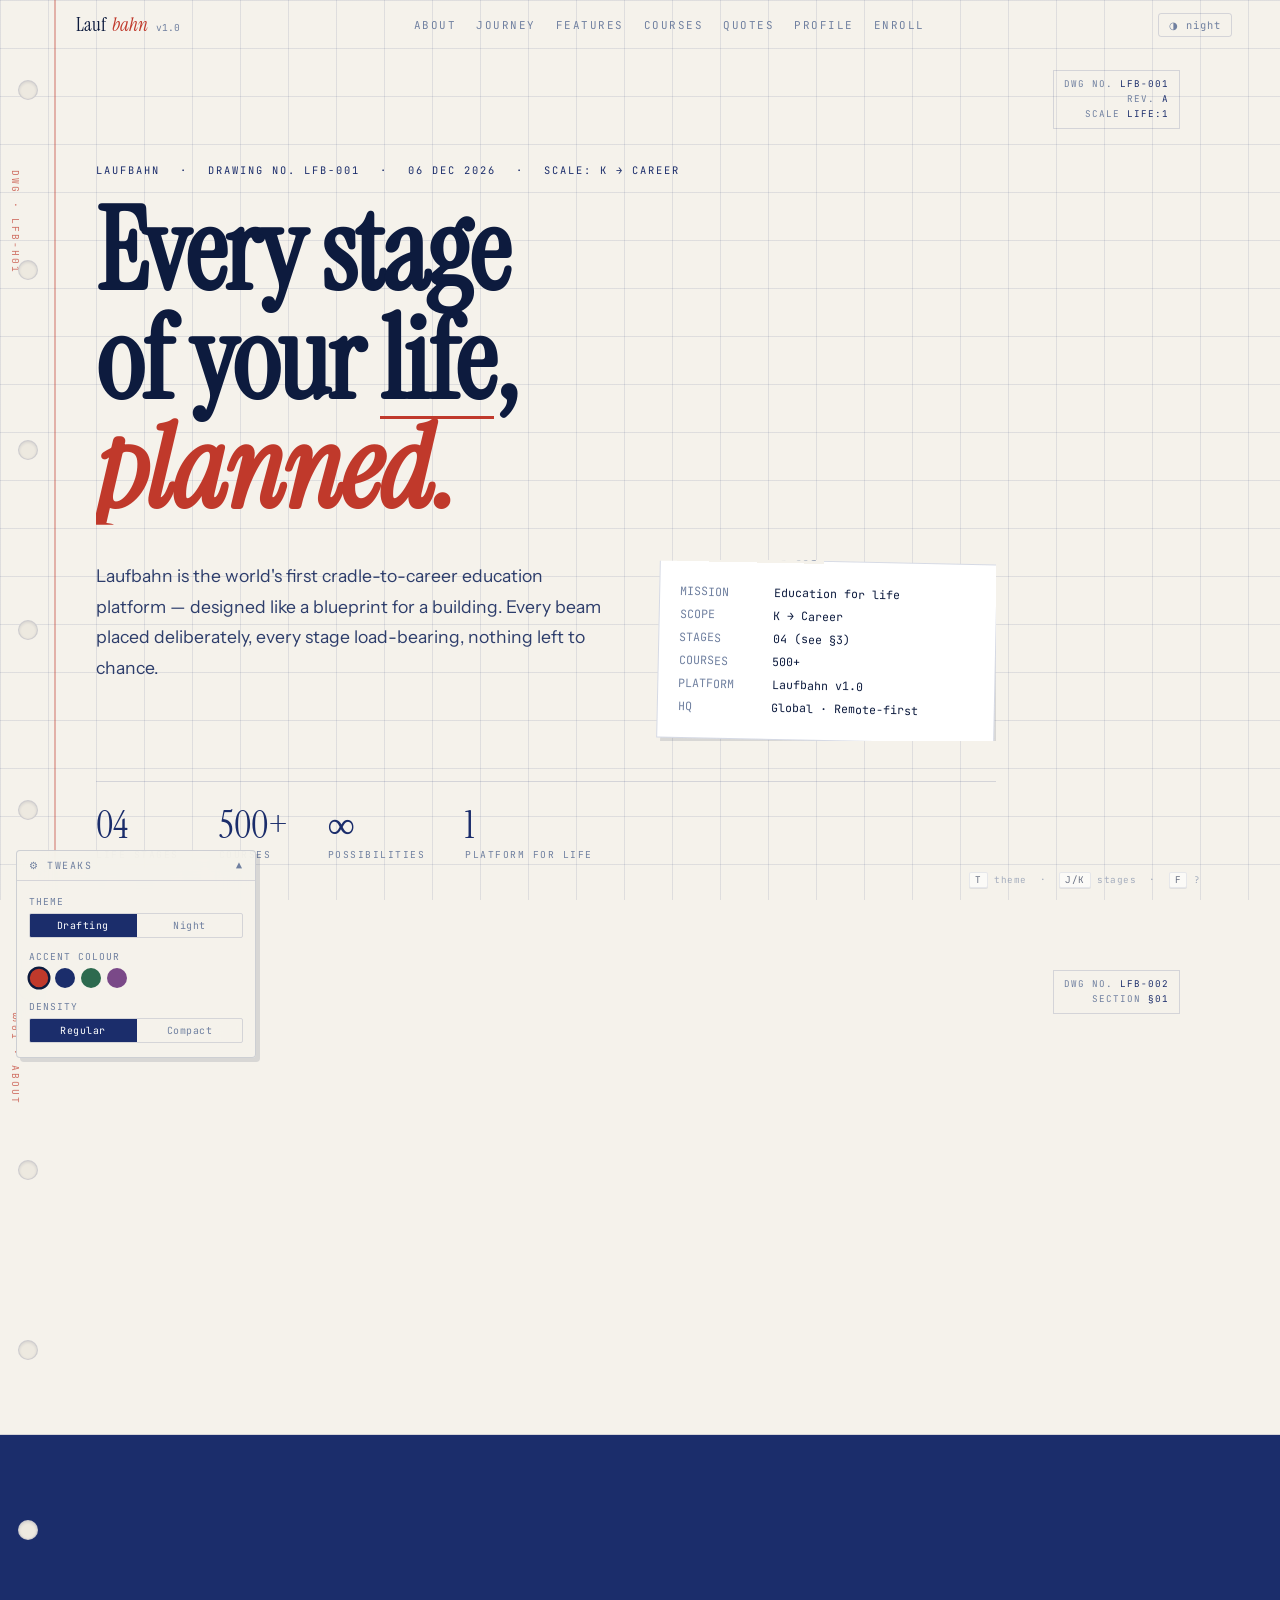
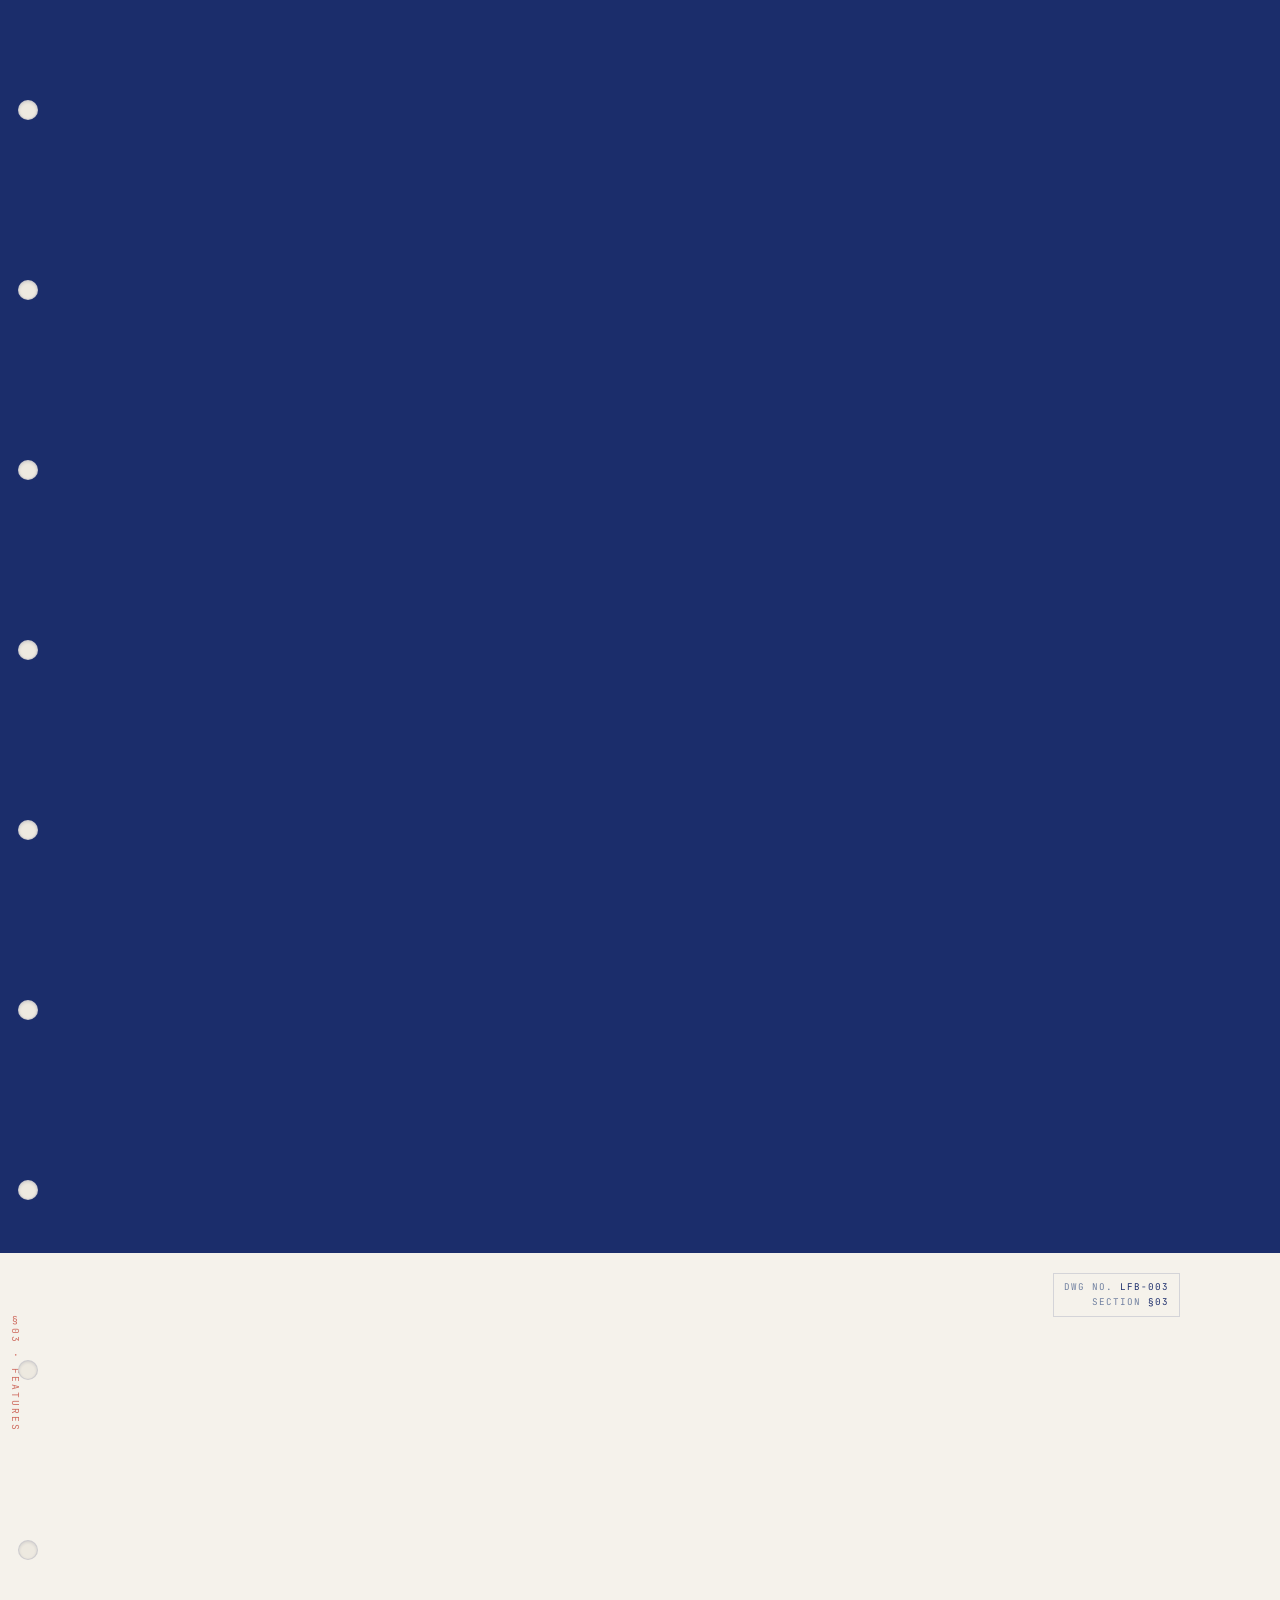
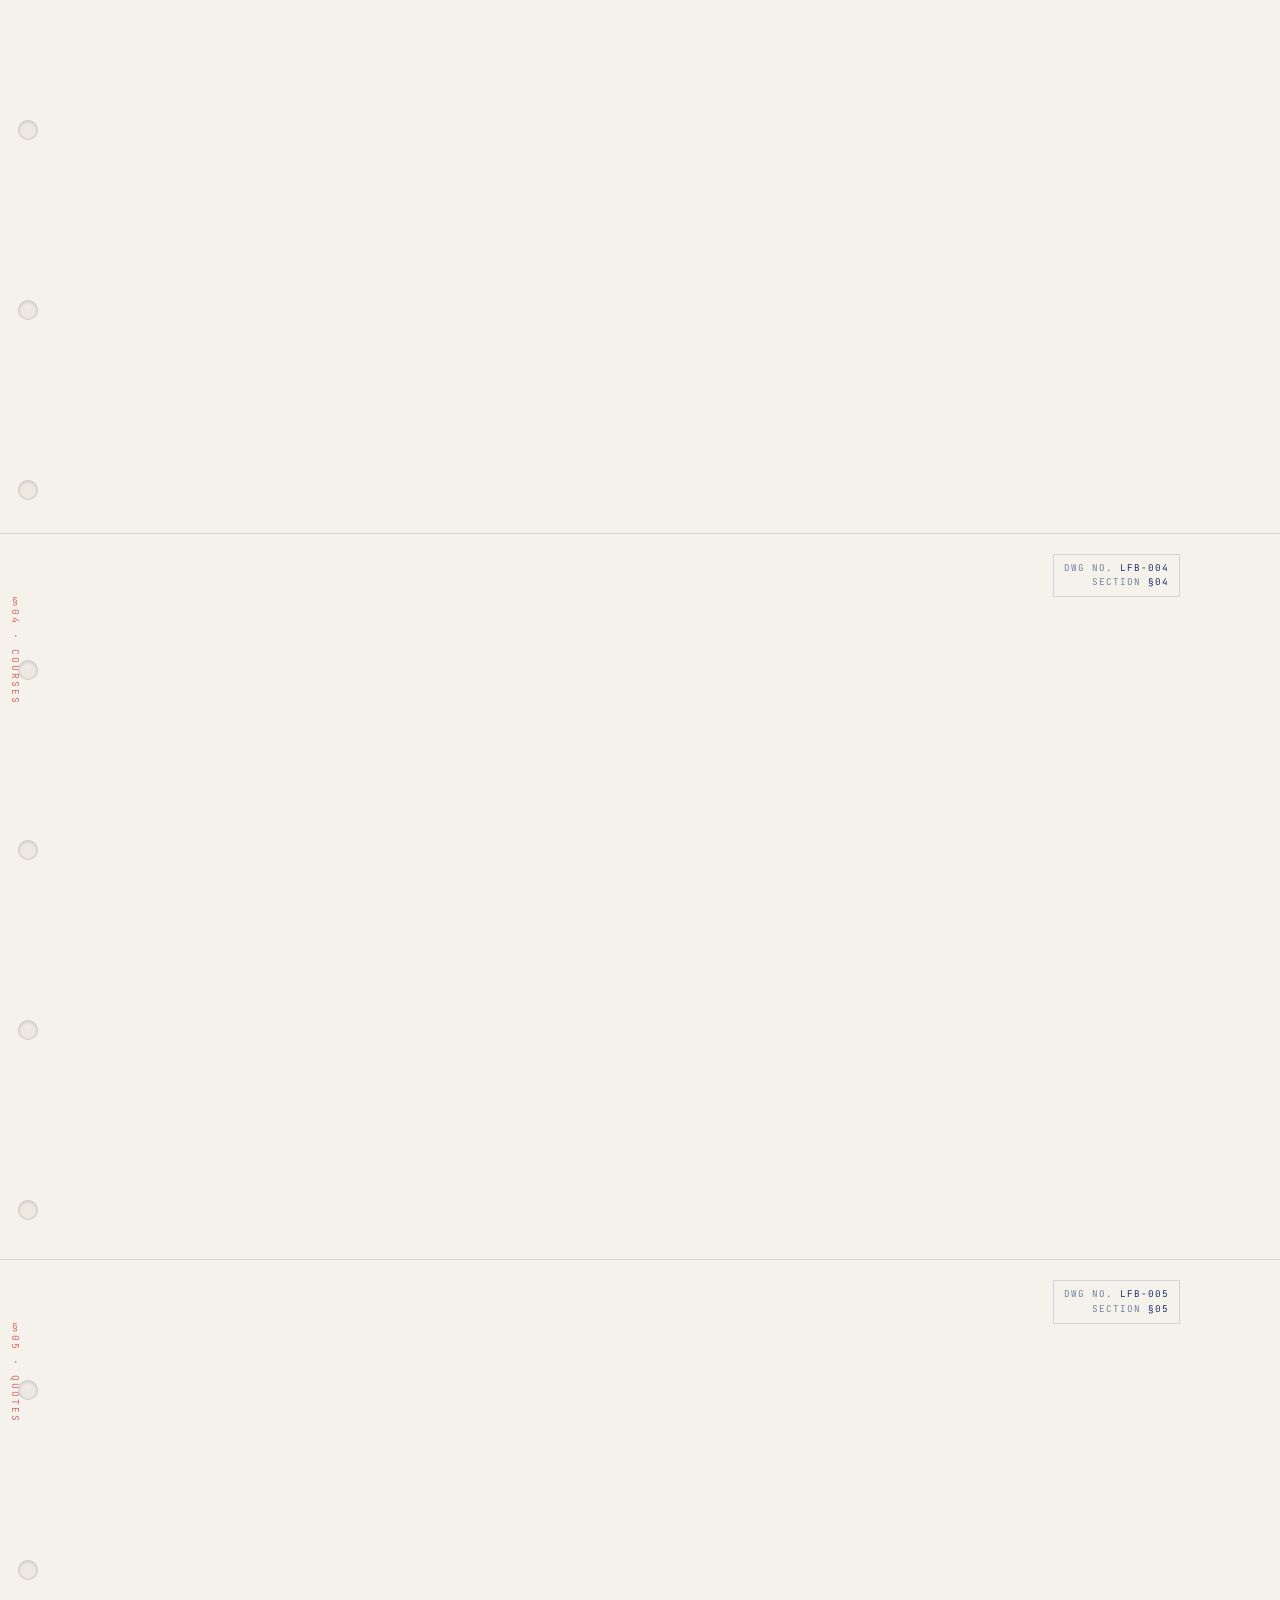
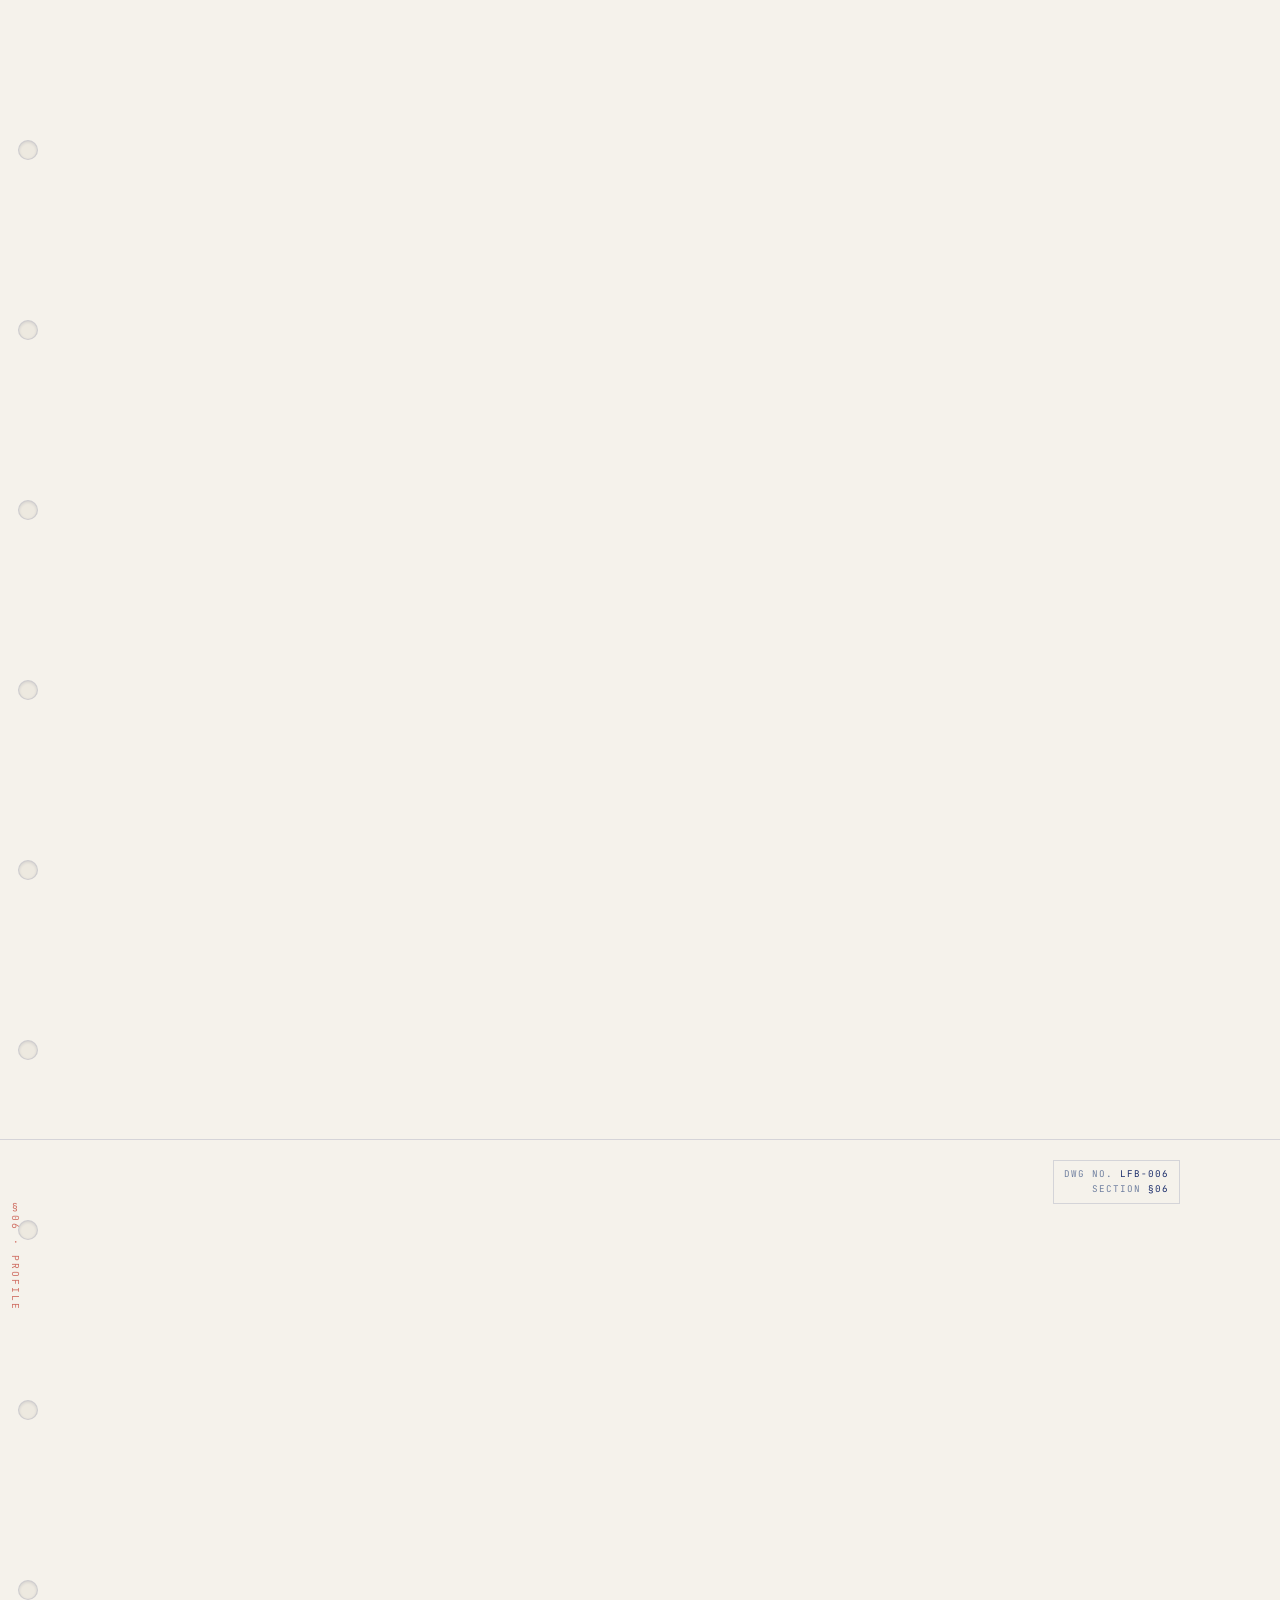
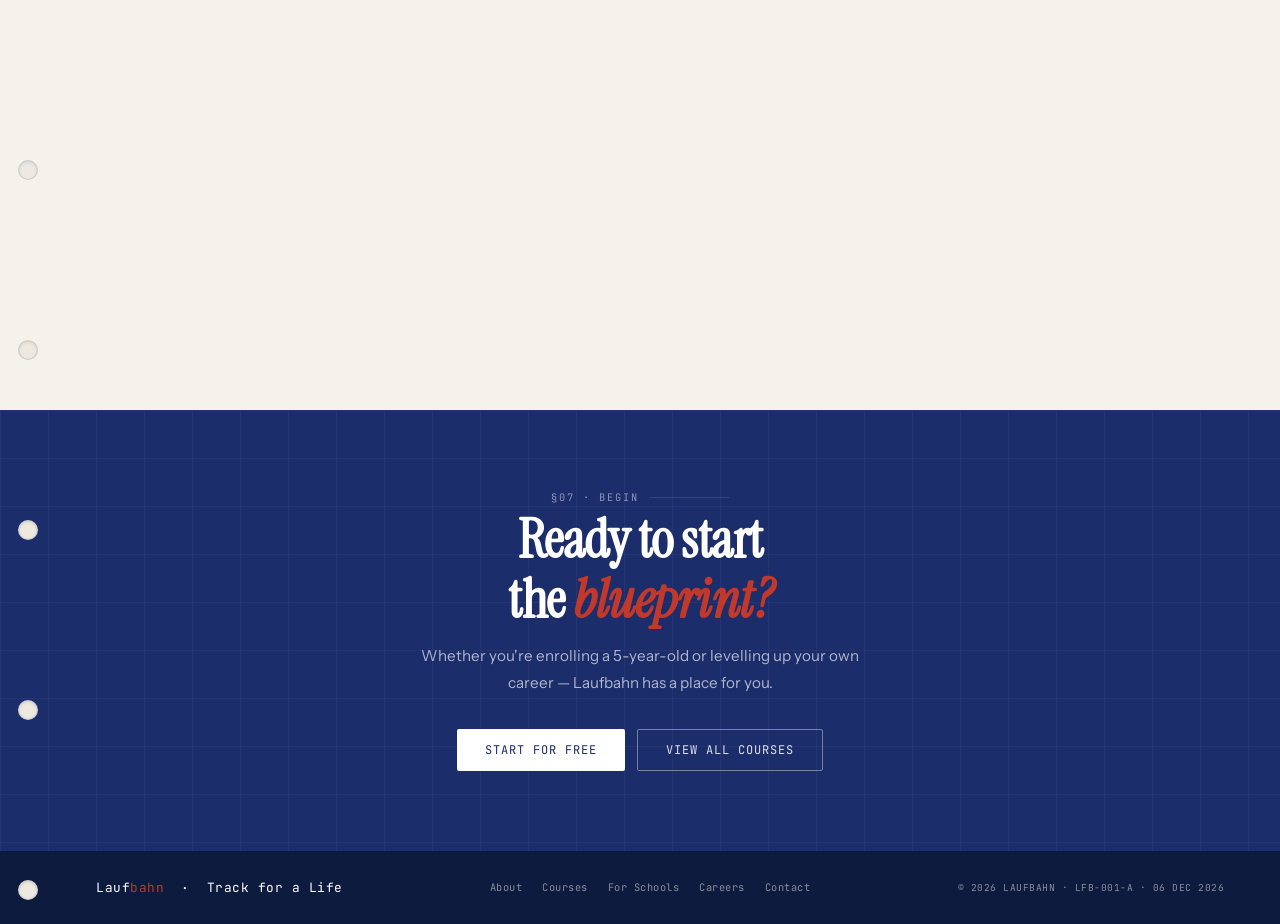
==== commit 7b2dc327: "v3" ====
--- a/index.html
+++ b/index.html
@@ -3,7 +3,7 @@
 <head>
 <meta charset="UTF-8" />
 <meta name="viewport" content="width=device-width,initial-scale=1" />
-<title>NexusLearn · Blueprint for a Life</title>
+<title>Laufbahn · Track for a Life</title>
 <link rel="preconnect" href="https://fonts.googleapis.com" />
 <link rel="preconnect" href="https://fonts.gstatic.com" crossorigin />
 <link href="https://fonts.googleapis.com/css2?family=Instrument+Serif:ital@0;1&family=JetBrains+Mono:wght@300;400;500;600;700&family=Instrument+Sans:wght@400;500;600&display=swap" rel="stylesheet" />
@@ -301,7 +301,7 @@
   transition: background 0.4s, border-color 0.4s;
 }
 .identity-card::before {
-  content: 'IDENTITY — NXL-001';
+  content: 'IDENTITY — LFB-001';
   position: absolute; top: -10px; left: 16px;
   font-family: var(--mono); font-size: 0.58rem;
   letter-spacing: 1.5px; color: var(--ink-dim);
@@ -923,7 +923,7 @@
 <!-- ── NAV ── -->
 <nav id="main-nav">
   <div class="nav-logo">
-    Nexus<em>Learn</em><sub>v1.0</sub>
+    Lauf<em>bahn</em><sub>v1.0</sub>
   </div>
   <ul class="nav-links">
     <li><a href="#about">about</a></li>
@@ -941,17 +941,17 @@
 
 <!-- ── HERO ── -->
 <section id="hero">
-  <div class="margin-note" style="top: 120px;" id="mn-hero">DWG · NXL-H01</div>
+  <div class="margin-note" style="top: 120px;" id="mn-hero">DWG · LFB-H01</div>
   <div class="dwg-num">
-    DWG NO. <span>NXL-001</span><br/>
+    DWG NO. <span>LFB-001</span><br/>
     REV. <span>A</span><br/>
     SCALE <span>LIFE:1</span>
   </div>
 
   <div class="hero-meta">
-    <span>NEXUSLEARN</span>
+    <span>LAUFBAHN</span>
     <span class="val-accent">·</span>
-    <span>DRAWING NO. NXL-001</span>
+    <span>DRAWING NO. LFB-001</span>
     <span class="val-accent">·</span>
     <span id="hero-date"></span>
     <span class="val-accent">·</span>
@@ -966,7 +966,7 @@
 
   <div class="hero-body reveal" style="transition-delay: 0.15s;">
     <p class="hero-tagline">
-      NexusLearn is the world's first cradle-to-career education platform — designed like a
+      Laufbahn is the world's first cradle-to-career education platform — designed like a
       blueprint for a building. Every beam placed deliberately, every stage load-bearing,
       nothing left to chance.
     </p>
@@ -976,7 +976,7 @@
         <tr><td>SCOPE</td><td>K → Career</td></tr>
         <tr><td>STAGES</td><td>04 (see §3)</td></tr>
         <tr><td>COURSES</td><td>500+</td></tr>
-        <tr><td>PLATFORM</td><td>NexusLearn v1.0</td></tr>
+        <tr><td>PLATFORM</td><td>Laufbahn v1.0</td></tr>
         <tr><td>HQ</td><td>Global · Remote-first</td></tr>
       </table>
     </div>
@@ -1005,13 +1005,13 @@
 <!-- ── ABOUT ── -->
 <section id="about">
   <div class="margin-note" style="top: 60px;" id="mn-about">§01 · ABOUT</div>
-  <div class="dwg-num">DWG NO. <span>NXL-002</span><br/>SECTION <span>§01</span></div>
+  <div class="dwg-num">DWG NO. <span>LFB-002</span><br/>SECTION <span>§01</span></div>
 
   <div class="reveal">
     <div class="drawing-label">§01 · About</div>
     <h2 class="sec-title">Not a school.<br/>A <em>blueprint.</em></h2>
     <p class="sec-sub" style="margin-bottom: 24px;">
-      Most education platforms teach subjects. NexusLearn builds <em>people</em>. We map the full arc of a human life — from a child's first spark of curiosity to a professional's peak — and design deliberate support for every single step.
+      Most education platforms teach subjects. Laufbahn builds <em>people</em>. We map the full arc of a human life — from a child's first spark of curiosity to a professional's peak — and design deliberate support for every single step.
     </p>
     <p class="sec-sub">
       Like an architect who refuses to build without understanding the ground it stands on, we refuse to teach without understanding who the learner is, where they're going, and what they'll need when they get there.
@@ -1102,11 +1102,11 @@
           <div class="journey-stage-tag">Stage 04 · Working Professional</div>
           <div class="journey-title">Reach Your Peak</div>
           <div class="journey-desc">
-            Discover the best opportunities, gain experience at the right places, and showcase your skills on your NexusProfile — a living, dynamic professional identity that grows with you. More than LinkedIn. A full record of who you are and how you got there.
+            Discover the best opportunities, gain experience at the right places, and showcase your skills on your LaufProfile — a living, dynamic professional identity that grows with you. More than LinkedIn. A full record of who you are and how you got there.
           </div>
           <div class="journey-chips">
             <span class="chip chip-gray">Job Matching</span>
-            <span class="chip chip-gray">NexusProfile</span>
+            <span class="chip chip-gray">LaufProfile</span>
             <span class="chip chip-gray">Experience Curation</span>
             <span class="chip chip-gray">Skill Showcase</span>
           </div>
@@ -1119,7 +1119,7 @@
 <!-- ── FEATURES ── -->
 <section id="features">
   <div class="margin-note" style="top: 60px;" id="mn-feat">§03 · FEATURES</div>
-  <div class="dwg-num">DWG NO. <span>NXL-003</span><br/>SECTION <span>§03</span></div>
+  <div class="dwg-num">DWG NO. <span>LFB-003</span><br/>SECTION <span>§03</span></div>
 
   <div class="reveal">
     <div class="drawing-label">§03 · Platform Features</div>
@@ -1155,7 +1155,7 @@
     </div>
     <div class="feature-card">
       <div class="feature-num">F-06</div>
-      <div class="feature-title">NexusProfile</div>
+      <div class="feature-title">LaufProfile</div>
       <div class="feature-body">Your living professional identity — a dynamic, skill-rich profile that showcases your full journey from curious child to expert. More LinkedIn, less resume.</div>
     </div>
   </div>
@@ -1166,7 +1166,7 @@
 <!-- ── COURSES ── -->
 <section id="courses">
   <div class="margin-note" style="top: 60px;" id="mn-courses">§04 · COURSES</div>
-  <div class="dwg-num">DWG NO. <span>NXL-004</span><br/>SECTION <span>§04</span></div>
+  <div class="dwg-num">DWG NO. <span>LFB-004</span><br/>SECTION <span>§04</span></div>
 
   <div class="reveal">
     <div class="drawing-label">§04 · Courses</div>
@@ -1230,12 +1230,12 @@
 <!-- ── QUOTES ── -->
 <section id="quotes">
   <div class="margin-note" style="top: 60px;" id="mn-quotes">§05 · QUOTES</div>
-  <div class="dwg-num">DWG NO. <span>NXL-005</span><br/>SECTION <span>§05</span></div>
+  <div class="dwg-num">DWG NO. <span>LFB-005</span><br/>SECTION <span>§05</span></div>
 
   <div class="reveal">
     <div class="drawing-label">§05 · Principles</div>
     <h2 class="sec-title">Words that<br/><em>built us.</em></h2>
-    <p class="sec-sub">The ideas behind NexusLearn. Philosophy, first.</p>
+    <p class="sec-sub">The ideas behind Laufbahn. Philosophy, first.</p>
   </div>
 
   <div class="quotes-toolbar reveal" style="transition-delay: 0.1s;" id="quotes-toolbar">
@@ -1255,18 +1255,18 @@
 <!-- ── PROFILE ── -->
 <section id="profile">
   <div class="margin-note" style="top: 60px;" id="mn-profile">§06 · PROFILE</div>
-  <div class="dwg-num">DWG NO. <span>NXL-006</span><br/>SECTION <span>§06</span></div>
+  <div class="dwg-num">DWG NO. <span>LFB-006</span><br/>SECTION <span>§06</span></div>
 
   <div class="reveal">
-    <div class="drawing-label">§06 · NexusProfile</div>
+    <div class="drawing-label">§06 · LaufProfile</div>
     <h2 class="sec-title">Your story,<br/><em>on record.</em></h2>
-    <p class="sec-sub">More than a resume. More than a portfolio. NexusProfile is your living professional identity — visible to recruiters, mentors, and collaborators worldwide.</p>
+    <p class="sec-sub">More than a resume. More than a portfolio. LaufProfile is your living professional identity — visible to recruiters, mentors, and collaborators worldwide.</p>
   </div>
 
   <div class="profile-layout">
     <div class="reveal" style="transition-delay: 0.1s;">
       <p class="sec-sub" style="margin-bottom: 28px;">
-        We've tracked your journey since the beginning — every course, every skill, every milestone. NexusProfile turns that into a dynamic identity that tells your story better than any CV ever could.
+        We've tracked your journey since the beginning — every course, every skill, every milestone. LaufProfile turns that into a dynamic identity that tells your story better than any CV ever could.
       </p>
       <div style="margin-bottom: 16px; font-family: var(--mono); font-size: 0.7rem; color: var(--ink-dim); line-height: 2;">
         <div>✓ &nbsp;Skill tracking across all 4 stages</div>
@@ -1302,7 +1302,7 @@
           <span class="profile-row-v">24 Courses</span>
         </div>
         <div class="profile-row">
-          <span class="profile-row-k">NexusLearn Since</span>
+          <span class="profile-row-k">Laufbahn Since</span>
           <span class="profile-row-v">Age 9 · Class 4</span>
         </div>
       </div>
@@ -1323,7 +1323,7 @@
 <section id="cta" class="full-w">
   <div class="drawing-label centered">§07 · Begin</div>
   <h2 class="sec-title centered" style="max-width: 600px; margin: 0 auto 12px;">Ready to start<br/>the <em>blueprint?</em></h2>
-  <p class="sec-sub centered" style="margin: 0 auto 32px; text-align: center;">Whether you're enrolling a 5-year-old or levelling up your own career — NexusLearn has a place for you.</p>
+  <p class="sec-sub centered" style="margin: 0 auto 32px; text-align: center;">Whether you're enrolling a 5-year-old or levelling up your own career — Laufbahn has a place for you.</p>
   <div class="cta-btns">
     <button class="btn-primary">Start for Free</button>
     <button class="btn-outline">View All Courses</button>
@@ -1332,7 +1332,7 @@
 
 <!-- ── FOOTER ── -->
 <footer>
-  <div class="footer-logo">Nexus<em>Learn</em> &nbsp;·&nbsp; Blueprint for a Life</div>
+  <div class="footer-logo">Lauf<em>bahn</em> &nbsp;·&nbsp; Track for a Life</div>
   <div class="footer-links">
     <a href="#">About</a>
     <a href="#">Courses</a>
@@ -1340,7 +1340,7 @@
     <a href="#">Careers</a>
     <a href="#">Contact</a>
   </div>
-  <div style="font-size: 0.6rem; letter-spacing: 0.5px;">© 2026 NEXUSLEARN · NXL-001-A · <span id="footer-date"></span></div>
+  <div style="font-size: 0.6rem; letter-spacing: 0.5px;">© 2026 LAUFBAHN · LFB-001-A · <span id="footer-date"></span></div>
 </footer>
 
 <!-- Back to top -->
@@ -1350,7 +1350,7 @@
 <div id="egg-modal" onclick="closeEgg()">
   <div class="egg-box" onclick="event.stopPropagation()">
     <div class="egg-tape"></div>
-    <div class="egg-label">SCRIBBLED IN THE MARGIN — DRAWING NXL-∞</div>
+    <div class="egg-label">SCRIBBLED IN THE MARGIN — DRAWING LFB-∞</div>
     <div class="egg-quote">"The blueprint was always there. We just gave it paper."</div>
     <div class="egg-body">
       Every great building started as a sketch on the back of a napkin.<br/>
@@ -1405,15 +1405,15 @@
   { text: "Curiosity has its own reason for existing.", attrib: "Albert Einstein", cat: "learning" },
   { text: "The more that you read, the more things you will know.", attrib: "Dr. Seuss", cat: "learning" },
   { text: "It is not knowledge, but the act of learning, that grants the greatest enjoyment.", attrib: "Carl Friedrich Gauss", cat: "learning" },
-  { text: "Compounding curiosity beats raw intelligence every time.", attrib: "NexusLearn · Founding Principle", cat: "growth" },
-  { text: "Growth is uncomfortable. So is staying the same. Choose your discomfort.", attrib: "NexusLearn", cat: "growth" },
+  { text: "Compounding curiosity beats raw intelligence every time.", attrib: "Laufbahn · Founding Principle", cat: "growth" },
+  { text: "Growth is uncomfortable. So is staying the same. Choose your discomfort.", attrib: "Laufbahn", cat: "growth" },
   { text: "We do not rise to the level of our goals, we fall to the level of our systems.", attrib: "James Clear", cat: "growth" },
   { text: "What you do speaks so loudly I cannot hear what you say.", attrib: "Ralph Waldo Emerson", cat: "growth" },
   { text: "An investment in knowledge pays the best interest.", attrib: "Benjamin Franklin", cat: "growth" },
   { text: "The secret of getting ahead is getting started.", attrib: "Mark Twain", cat: "growth" },
   { text: "Choose a job you love, and you will never have to work a day in your life.", attrib: "Confucius", cat: "work" },
   { text: "Hard work beats talent when talent doesn't work hard.", attrib: "Tim Notke", cat: "work" },
-  { text: "Measuring progress by hours worked is like measuring a building by bricks used.", attrib: "NexusLearn", cat: "work" },
+  { text: "Measuring progress by hours worked is like measuring a building by bricks used.", attrib: "Laufbahn", cat: "work" },
   { text: "The best time to plant a tree was twenty years ago. The second best time is now.", attrib: "Chinese Proverb", cat: "life" },
   { text: "You are the average of the five people you spend the most time with.", attrib: "Jim Rohn", cat: "life" },
   { text: "Life is not a problem to be solved, but a reality to be experienced.", attrib: "Søren Kierkegaard", cat: "life" },
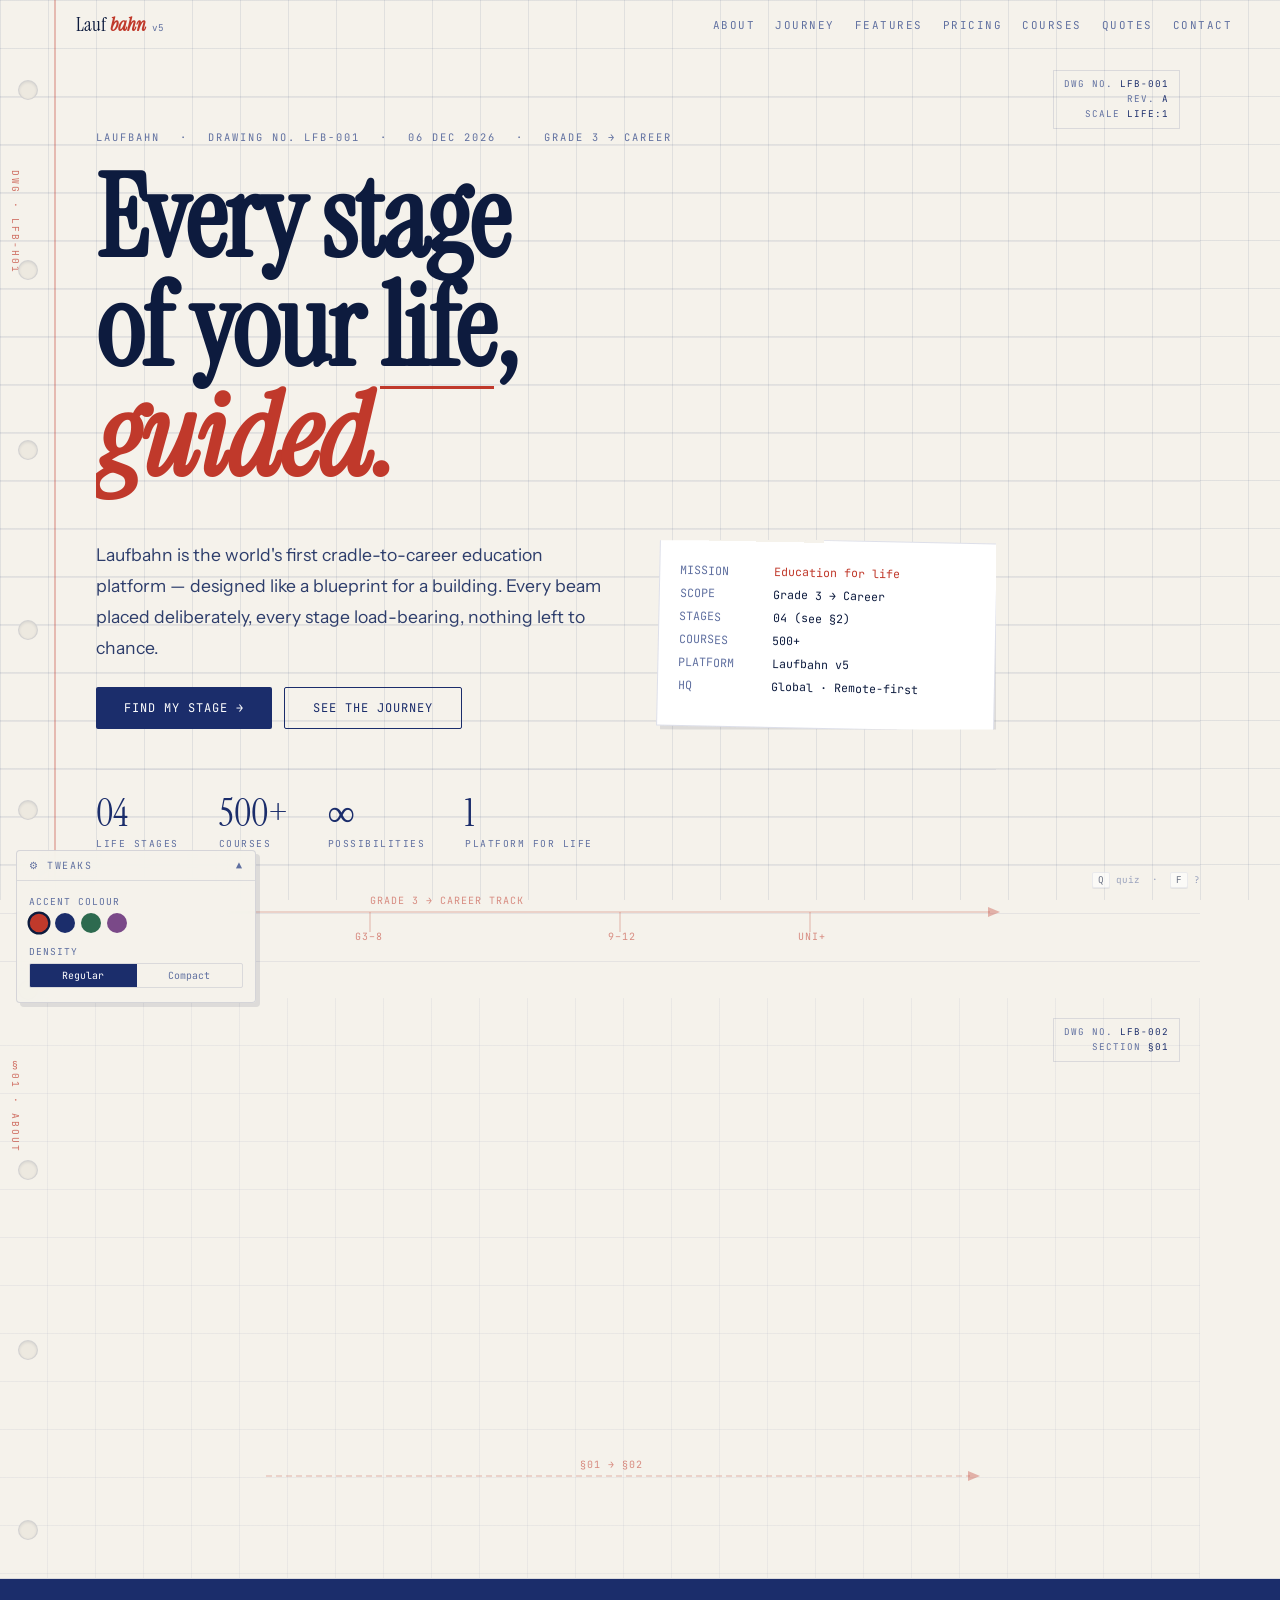
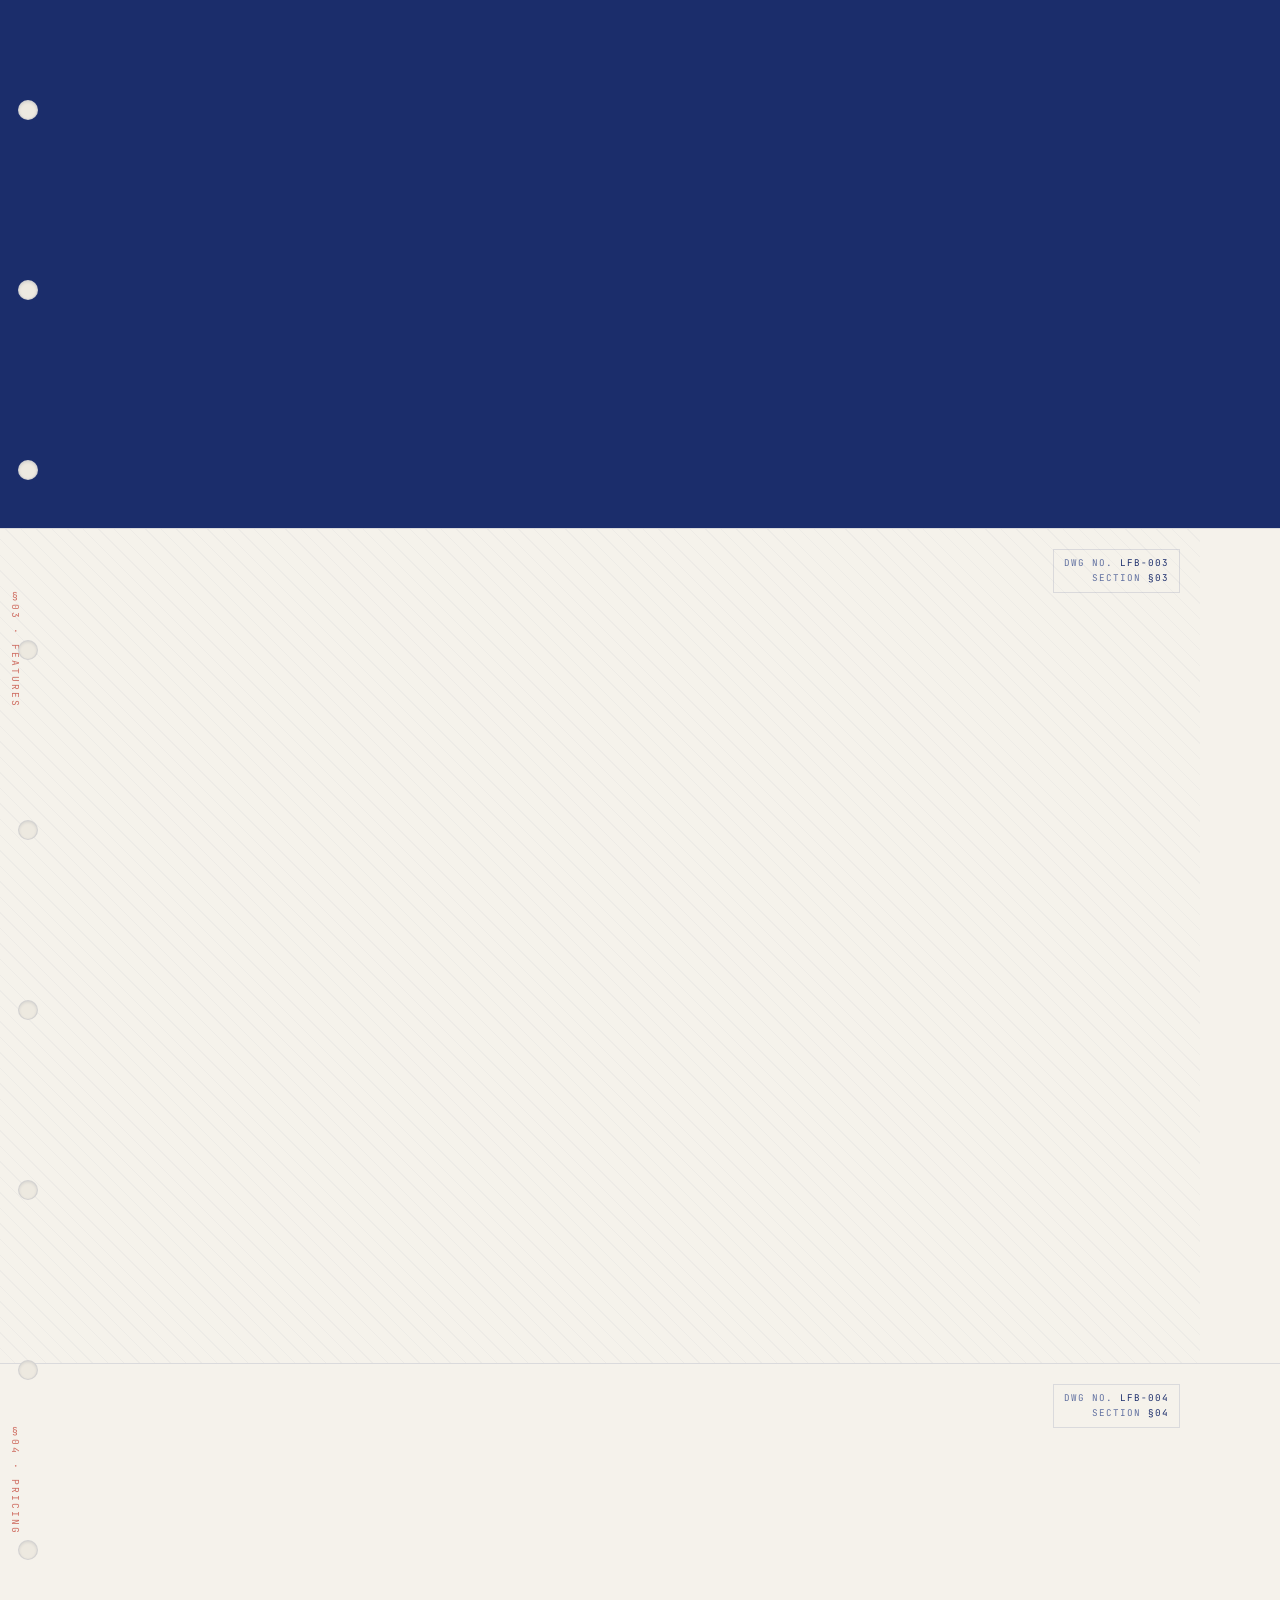
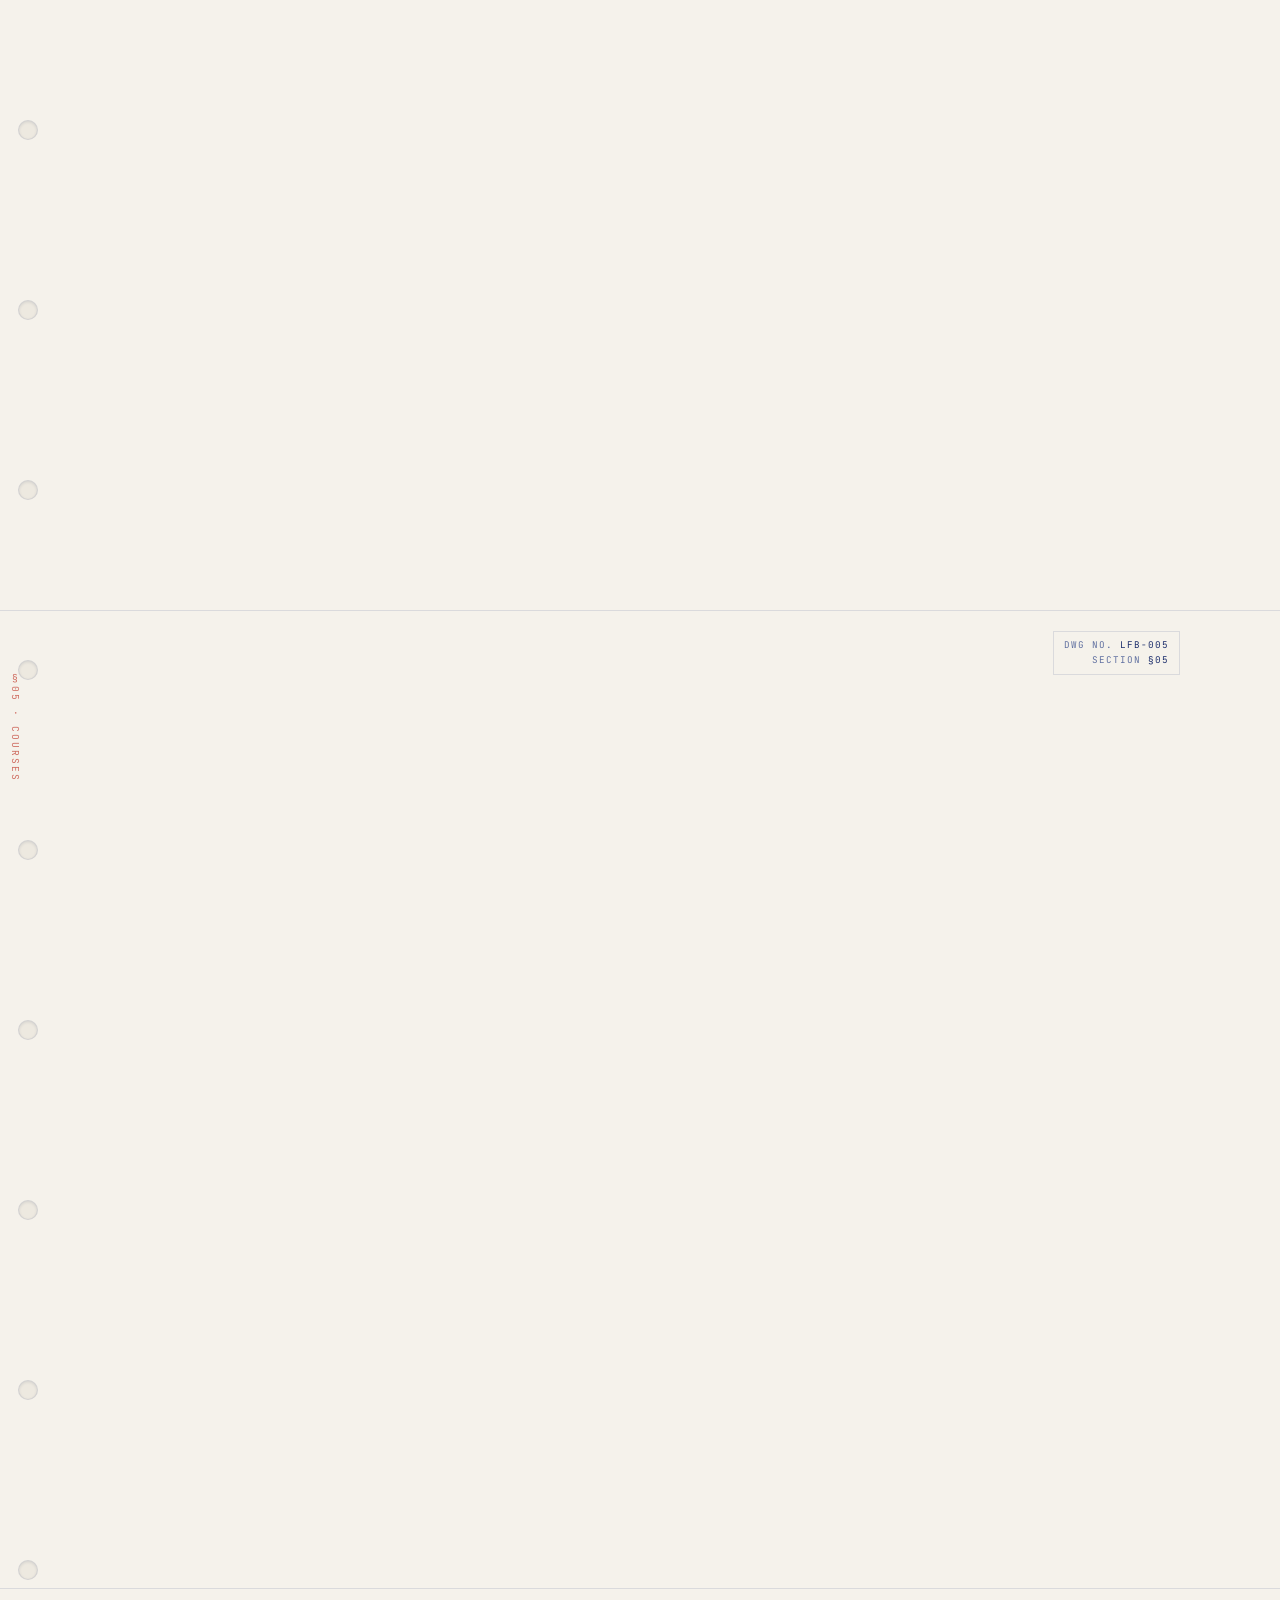
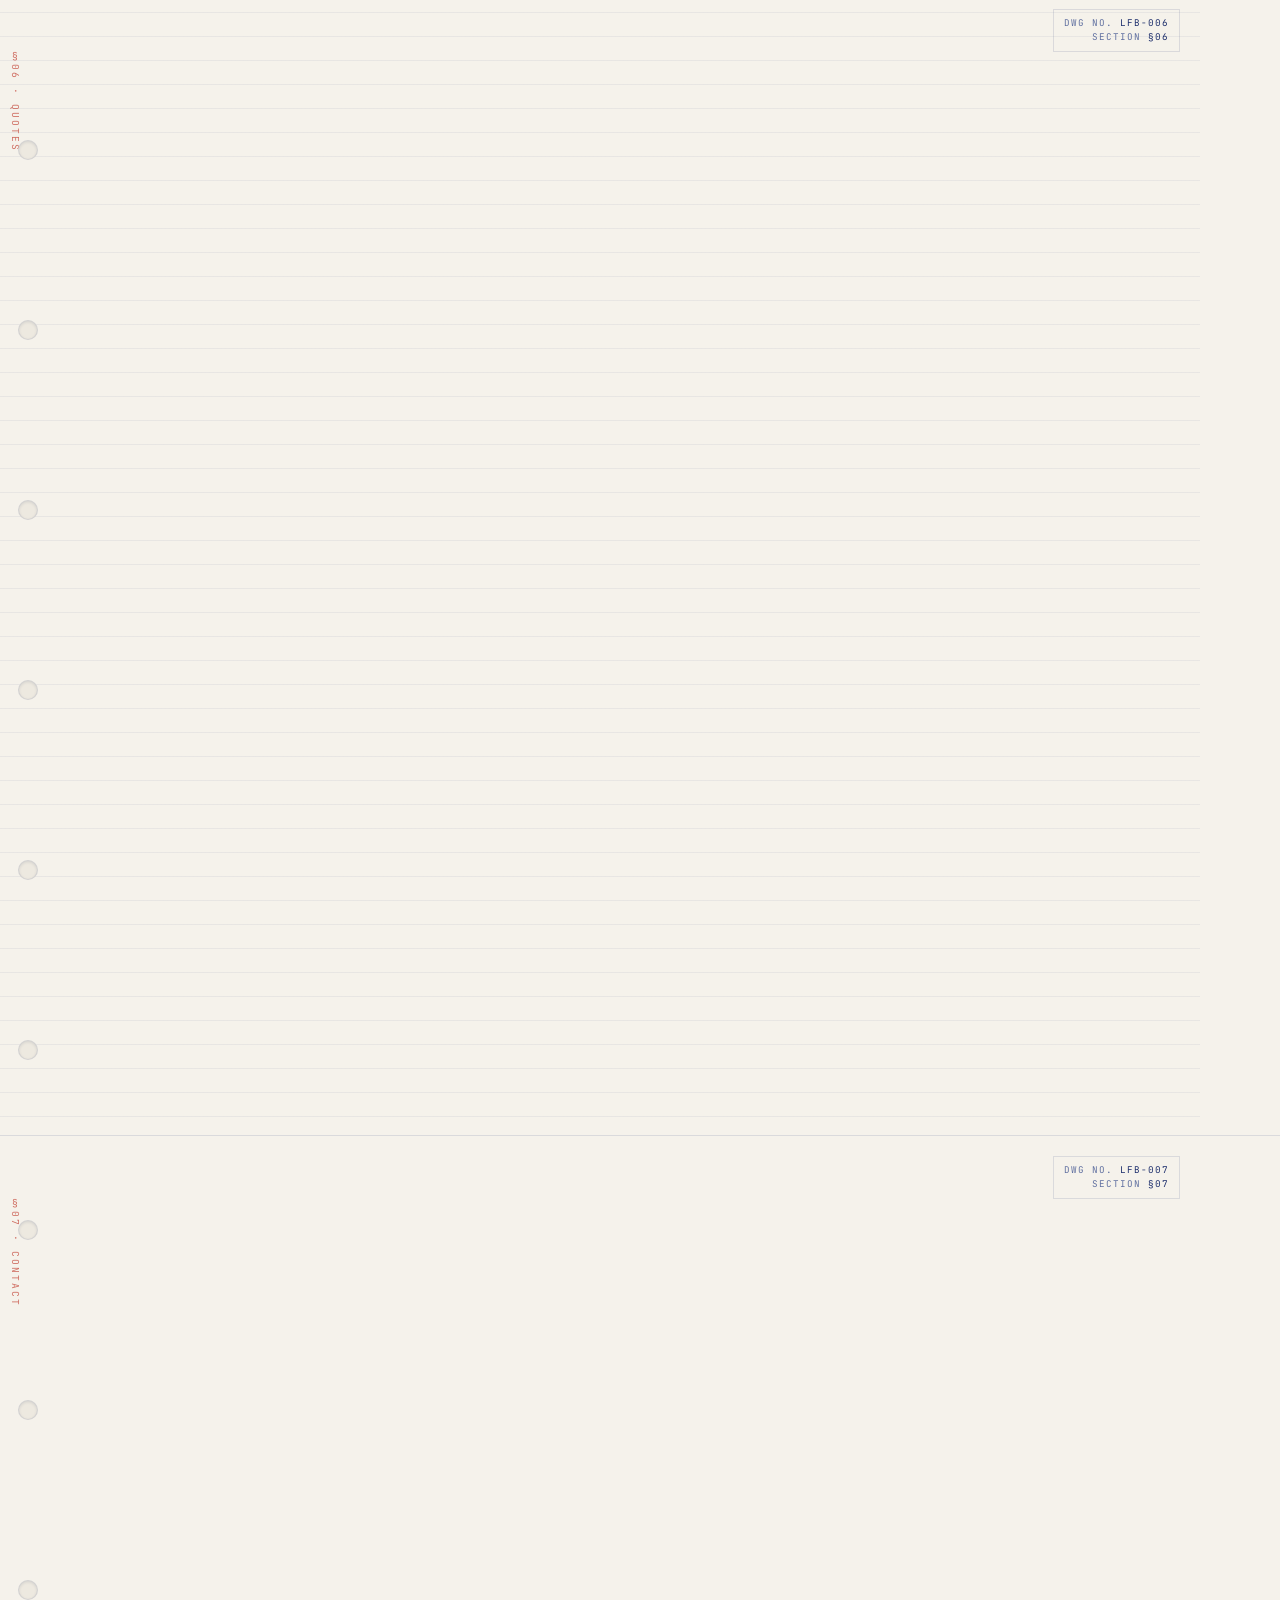
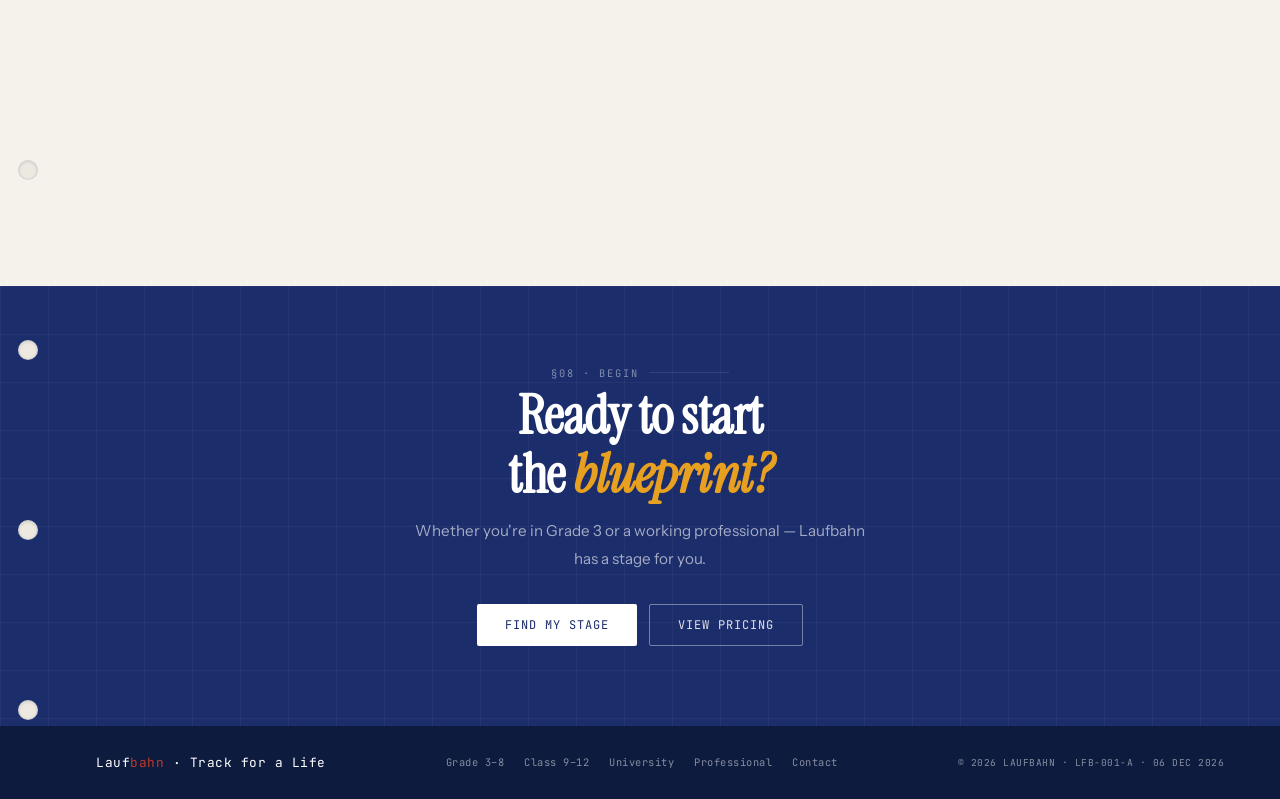
==== commit 91a23202: "v5" ====
--- a/index.html
+++ b/index.html
@@ -1,1244 +1,390 @@
 <!DOCTYPE html>
 <html lang="en">
 <head>
-<meta charset="UTF-8" />
-<meta name="viewport" content="width=device-width,initial-scale=1" />
+<meta charset="UTF-8"/>
+<meta name="viewport" content="width=device-width,initial-scale=1"/>
 <title>Laufbahn · Track for a Life</title>
-<link rel="preconnect" href="https://fonts.googleapis.com" />
-<link rel="preconnect" href="https://fonts.gstatic.com" crossorigin />
-<link href="https://fonts.googleapis.com/css2?family=Instrument+Serif:ital@0;1&family=JetBrains+Mono:wght@300;400;500;600;700&family=Instrument+Sans:wght@400;500;600&display=swap" rel="stylesheet" />
-
+<link rel="stylesheet" href="shared.css"/>
+<link rel="manifest" href="manifest.json"/>
+<meta name="theme-color" content="#c0392b"/>
+<link rel="icon" type="image/svg+xml" href="favicon.svg"/>
 <style>
-/* ── RESET ── */
-*, *::before, *::after { box-sizing: border-box; margin: 0; padding: 0; }
-html { scroll-behavior: smooth; }
-a { color: inherit; text-decoration: none; }
-button { font-family: inherit; cursor: pointer; }
-
-/* ── THEME VARS ── */
-:root {
-  --bg: #f5f2eb;
-  --grid: rgba(27,45,107,0.10);
-  --ink: #0d1b3e;
-  --ink-soft: #2d3d6b;
-  --ink-dim: #7080a0;
-  --accent: #c0392b;
-  --accent2: #1b2d6b;
-  --gold: #e8a020;
-  --card: #ffffff;
-  --card-border: rgba(27,45,107,0.18);
-  --rule: rgba(27,45,107,0.15);
-  --hole: #ede9e0;
-  --margin-line: rgba(192,57,43,0.35);
-  --serif: 'Instrument Serif', Georgia, serif;
-  --mono: 'JetBrains Mono', 'IBM Plex Mono', monospace;
-  --sans: 'Instrument Sans', system-ui, sans-serif;
-  --shadow: rgba(13,27,62,0.12);
-}
-.theme-night {
-  --bg: #0d1a2e;
-  --grid: rgba(100,140,220,0.09);
-  --ink: #dde8ff;
-  --ink-soft: #a0b8e0;
-  --ink-dim: #4a6080;
-  --accent: #f4a294;
-  --accent2: #7aaae8;
-  --gold: #f0c060;
-  --card: rgba(255,255,255,0.04);
-  --card-border: rgba(100,140,220,0.2);
-  --rule: rgba(100,140,220,0.15);
-  --hole: #0a1220;
-  --margin-line: rgba(244,162,148,0.35);
-  --shadow: rgba(0,0,0,0.4);
-}
-
-/* ── BODY / PAGE ── */
-body {
-  font-family: var(--mono);
-  background: var(--bg);
-  color: var(--ink);
-  min-height: 100vh;
-  position: relative;
-  overflow-x: hidden;
-  transition: background 0.4s ease, color 0.4s ease;
-}
-body::before {
-  content: '';
-  position: fixed; inset: 0; z-index: 0; pointer-events: none;
-  background-image:
-    linear-gradient(var(--grid) 1px, transparent 1px),
-    linear-gradient(90deg, var(--grid) 1px, transparent 1px);
-  background-size: 48px 48px;
-  transition: background-image 0.4s;
-}
-
-/* ── PAGE CHROME (binder spine) ── */
-#chrome-spine {
-  position: fixed; left: 0; top: 0; bottom: 0; width: 56px; z-index: 40;
-  pointer-events: none;
-  border-right: 2px solid var(--margin-line);
-  transition: border-color 0.4s;
-}
-.binder-hole {
-  position: fixed; left: 18px; width: 20px; height: 20px;
-  border-radius: 50%;
-  background: var(--hole);
-  border: 1.5px solid var(--rule);
-  z-index: 41; pointer-events: none;
-  transition: all 0.4s;
-  box-shadow: inset 0 1px 3px var(--shadow);
-}
-
-/* ── PROGRESS BAR ── */
-#progress-bar {
-  position: fixed; top: 0; left: 0; height: 3px; z-index: 200;
-  background: var(--accent);
-  width: 0%;
-  transition: width 0.1s linear;
-}
-
-/* ── NAV ── */
-nav {
-  position: sticky; top: 0; z-index: 100;
-  display: flex; align-items: center; justify-content: space-between;
-  padding: 12px 48px 12px 76px;
-  background: transparent;
-  border-bottom: 1px solid transparent;
-  transition: background 0.25s, border-color 0.25s, backdrop-filter 0.25s;
-}
-nav.scrolled {
-  background: rgba(245,242,235,0.88);
-  backdrop-filter: blur(12px);
-  border-bottom-color: var(--rule);
-}
-.theme-night nav.scrolled {
-  background: rgba(13,26,46,0.88);
-}
-.nav-logo {
-  font-family: var(--serif);
-  font-size: 1.2rem;
-  color: var(--ink);
-  display: flex; align-items: baseline; gap: 6px;
-}
-.nav-logo em { color: var(--accent); font-style: italic; }
-.nav-logo sub { font-family: var(--mono); font-size: 0.6rem; color: var(--ink-dim); margin-left: 2px; }
-.nav-links {
-  display: flex; gap: 20px; list-style: none;
-  font-size: 0.68rem; letter-spacing: 1.5px; text-transform: uppercase;
-}
-.nav-links a {
-  color: var(--ink-dim);
-  transition: color 0.15s;
-}
-.nav-links a:hover { color: var(--accent); }
-.nav-right { display: flex; align-items: center; gap: 12px; }
-.btn-theme {
-  background: none;
-  border: 1px solid var(--rule);
-  border-radius: 3px;
-  padding: 4px 10px;
-  font-family: var(--mono);
-  font-size: 0.65rem;
-  letter-spacing: 1px;
-  color: var(--ink-dim);
-  transition: all 0.2s;
-}
-.btn-theme:hover { border-color: var(--accent); color: var(--accent); }
-
-/* ── SECTIONS ── */
-section {
-  position: relative; z-index: 1;
-  padding: 72px 56px 72px 96px;
-  max-width: 1200px;
-}
-section.full-w { max-width: none; }
-
-/* ── SECTION HEADING ── */
-.drawing-label {
-  font-family: var(--mono);
-  font-size: 0.65rem;
-  letter-spacing: 2px;
-  text-transform: uppercase;
-  color: var(--accent);
-  margin-bottom: 6px;
-  display: flex; align-items: center; gap: 10px;
-}
-.drawing-label::after {
-  content: '';
-  flex: 1; max-width: 80px;
-  height: 1px;
-  background: var(--accent);
-  opacity: 0.4;
-}
-.sec-title {
-  font-family: var(--serif);
-  font-size: clamp(2.2rem, 4.5vw, 3.4rem);
-  line-height: 1.1;
-  color: var(--ink);
-  letter-spacing: -0.5px;
-  margin-bottom: 0.75rem;
-}
-.sec-title em { font-style: italic; color: var(--accent); }
-.sec-sub {
-  font-family: var(--sans);
-  font-size: 0.95rem;
-  color: var(--ink-soft);
-  line-height: 1.8;
-  max-width: 520px;
-  font-weight: 400;
-}
-
-/* ── MARGIN ANNOTATION ── */
-.margin-note {
-  position: absolute;
-  left: 10px;
-  font-family: var(--mono);
-  font-size: 0.6rem;
-  color: var(--accent);
-  opacity: 0;
-  transform: translateX(-8px);
-  transition: opacity 1.2s ease, transform 1.2s ease;
-  writing-mode: vertical-rl;
-  text-orientation: mixed;
-  letter-spacing: 2px;
-  pointer-events: none;
-  line-height: 1;
-}
-.margin-note.visible { opacity: 0.7; transform: translateX(0); }
-
-/* ── REVEAL ── */
-.reveal {
-  opacity: 0;
-  clip-path: inset(0 0 100% 0);
-  transition: opacity 0.7s ease, clip-path 0.7s cubic-bezier(0.16,1,0.3,1);
-}
-.reveal.seen {
-  opacity: 1;
-  clip-path: inset(0 0 0% 0);
-}
-
-/* ── DRAWING NUMBER (top-right corner annotations) ── */
-.dwg-num {
-  position: absolute;
-  right: 20px; top: 20px;
-  font-family: var(--mono);
-  font-size: 0.58rem;
-  color: var(--ink-dim);
-  letter-spacing: 1px;
-  text-align: right;
-  line-height: 1.6;
-  border: 1px solid var(--rule);
-  padding: 6px 10px;
-  z-index: 2;
-}
-.dwg-num span { color: var(--accent2); }
-
-/* ────────────────────────────────────────────
-   HERO
-──────────────────────────────────────────── */
-#hero {
-  min-height: 100vh;
-  display: flex; flex-direction: column; justify-content: center;
-  padding: 80px 56px 56px 96px;
-  position: relative; z-index: 1;
-}
-.hero-meta {
-  font-family: var(--mono);
-  font-size: 0.65rem;
-  letter-spacing: 2px;
-  text-transform: uppercase;
-  color: var(--ink-dim);
-  margin-bottom: 20px;
-  display: flex; gap: 20px; flex-wrap: wrap;
-}
-.hero-meta span { color: var(--accent2); }
-h1.hero-h1 {
-  font-family: var(--serif);
-  font-size: clamp(3.5rem, 9vw, 7.5rem);
-  line-height: 0.95;
-  letter-spacing: -2px;
-  color: var(--ink);
-  margin-bottom: 28px;
-  max-width: 900px;
-}
-h1.hero-h1 em { color: var(--accent); font-style: italic; }
-h1.hero-h1 .blueprint-word {
-  position: relative;
-  display: inline-block;
-}
-h1.hero-h1 .blueprint-word::after {
-  content: '';
-  position: absolute; left: 0; right: 0; bottom: -4px;
-  height: 3px;
-  background: var(--accent);
-  transform: scaleX(0);
-  transform-origin: left;
-  transition: transform 0.6s cubic-bezier(0.16,1,0.3,1) 0.3s;
-}
-h1.hero-h1 .blueprint-word.seen::after { transform: scaleX(1); }
-
-.hero-body {
-  display: grid;
-  grid-template-columns: 1.5fr 1fr;
-  gap: 56px;
-  margin-top: 8px;
-  max-width: 900px;
-}
-.hero-tagline {
-  font-family: var(--sans);
-  font-size: 1.1rem;
-  line-height: 1.75;
-  color: var(--ink-soft);
-  font-weight: 400;
-}
-.identity-card {
-  border: 1.5px solid var(--card-border);
-  padding: 20px;
-  background: var(--card);
-  transform: rotate(1.2deg);
-  box-shadow: 4px 4px 0 var(--shadow);
-  position: relative;
-  transition: background 0.4s, border-color 0.4s;
-}
-.identity-card::before {
-  content: 'IDENTITY — LFB-001';
-  position: absolute; top: -10px; left: 16px;
-  font-family: var(--mono); font-size: 0.58rem;
-  letter-spacing: 1.5px; color: var(--ink-dim);
-  background: var(--bg); padding: 0 6px;
-  transition: background 0.4s;
-}
-.identity-card table {
-  border-collapse: collapse; width: 100%;
-  font-family: var(--mono); font-size: 0.72rem;
-  line-height: 2;
-}
-.identity-card td:first-child { color: var(--ink-dim); padding-right: 12px; white-space: nowrap; }
-.identity-card td:last-child { color: var(--ink); }
-.identity-card .val-accent { color: var(--accent); }
-
-.hero-stats {
-  display: flex; gap: 40px;
-  margin-top: 40px;
-  padding-top: 24px;
-  border-top: 1px solid var(--rule);
-  max-width: 900px;
-}
-.stat-num {
-  font-family: var(--serif);
-  font-size: 2.4rem;
-  color: var(--accent2);
-  display: block;
-  line-height: 1;
-}
-.stat-label {
-  font-family: var(--mono);
-  font-size: 0.6rem;
-  letter-spacing: 1.5px;
-  text-transform: uppercase;
-  color: var(--ink-dim);
-  margin-top: 4px;
-}
-
-/* ── STAGE SELECTOR ── */
-.stage-nav {
-  display: flex; gap: 0;
-  margin-bottom: 40px;
-  border: 1px solid var(--rule);
-  width: fit-content;
-  overflow: hidden;
-  border-radius: 3px;
-}
-.stage-btn {
-  background: transparent;
-  border: none;
-  border-right: 1px solid var(--rule);
-  padding: 8px 20px;
-  font-family: var(--mono);
-  font-size: 0.65rem;
-  letter-spacing: 1.5px;
-  text-transform: uppercase;
-  color: var(--ink-dim);
-  transition: all 0.2s;
-}
-.stage-btn:last-child { border-right: none; }
-.stage-btn.active, .stage-btn:hover {
-  background: var(--accent2);
-  color: white;
-}
-.theme-night .stage-btn.active { background: var(--accent2); }
-
-/* ── JOURNEY ITEMS ── */
-.journey-list { display: flex; flex-direction: column; gap: 0; position: relative; }
-.journey-connector {
-  position: absolute; left: 27px; top: 56px; bottom: 56px;
-  width: 2px;
-  background: linear-gradient(to bottom, var(--accent), var(--gold), var(--accent2));
-  opacity: 0.3;
-}
-.journey-item {
-  display: flex; gap: 28px;
-  padding: 32px 0;
-  border-bottom: 1px solid var(--rule);
-  position: relative;
-  opacity: 1;
-  transition: opacity 0.3s, max-height 0.4s;
-}
-.journey-item.hidden { display: none; }
-.journey-dot {
-  width: 56px; height: 56px; border-radius: 50%;
-  flex-shrink: 0;
-  display: flex; align-items: center; justify-content: center;
-  font-family: var(--mono); font-size: 0.7rem; font-weight: 600;
-  letter-spacing: 1px;
-  position: relative; z-index: 2;
-  border: 2px solid;
-  transition: all 0.3s;
-}
-.dot-k8   { border-color: var(--accent);  color: var(--accent);  background: rgba(192,57,43,0.07); }
-.dot-912  { border-color: var(--gold);    color: var(--gold);    background: rgba(232,160,32,0.07); }
-.dot-uni  { border-color: var(--accent2); color: var(--accent2); background: rgba(27,45,107,0.07); }
-.dot-pro  { border-color: var(--ink-soft);color: var(--ink-soft);background: rgba(45,61,107,0.07); }
-.theme-night .dot-k8  { background: rgba(244,162,148,0.1); }
-.theme-night .dot-912 { background: rgba(240,192,96,0.1); }
-.theme-night .dot-uni { background: rgba(122,170,232,0.1); }
-.journey-stage-tag {
-  font-family: var(--mono); font-size: 0.58rem; letter-spacing: 2px;
-  text-transform: uppercase; color: var(--ink-dim);
-  margin-bottom: 4px;
-}
-.journey-title {
-  font-family: var(--serif);
-  font-size: 1.6rem;
-  color: var(--ink);
-  margin-bottom: 6px;
-  line-height: 1.2;
-}
-.journey-desc {
-  font-family: var(--sans);
-  font-size: 0.9rem;
-  color: var(--ink-soft);
-  line-height: 1.75;
-  max-width: 560px;
-}
-.journey-chips {
-  display: flex; flex-wrap: wrap; gap: 6px; margin-top: 14px;
-}
-.chip {
-  font-family: var(--mono); font-size: 0.62rem; letter-spacing: 0.5px;
-  padding: 3px 10px; border-radius: 2px;
-  border: 1px solid;
-  transition: background 0.4s;
-}
-.chip-red   { border-color: rgba(192,57,43,0.35);  color: var(--accent);  background: rgba(192,57,43,0.06); }
-.chip-gold  { border-color: rgba(232,160,32,0.35); color: var(--gold);   background: rgba(232,160,32,0.06); }
-.chip-blue  { border-color: rgba(27,45,107,0.25);  color: var(--accent2); background: rgba(27,45,107,0.06); }
-.chip-gray  { border-color: var(--rule);            color: var(--ink-dim); background: transparent; }
-.theme-night .chip-blue { border-color: rgba(122,170,232,0.3); }
-
-/* ── FEATURES ── */
-.features-grid {
-  display: grid;
-  grid-template-columns: repeat(auto-fit, minmax(260px, 1fr));
-  gap: 1px;
-  border: 1px solid var(--rule);
-  background: var(--rule);
-  margin-top: 40px;
-}
-.feature-card {
-  background: var(--card);
-  padding: 28px;
-  transition: background 0.3s;
-  position: relative;
-  overflow: hidden;
-}
-.feature-card::before {
-  content: '';
-  position: absolute; left: 0; top: 0; bottom: 0;
-  width: 3px;
-  background: var(--accent);
-  transform: scaleY(0);
-  transform-origin: top;
-  transition: transform 0.3s cubic-bezier(0.16,1,0.3,1);
-}
-.feature-card:hover::before { transform: scaleY(1); }
-.feature-card:hover { background: rgba(192,57,43,0.03); }
-.feature-num {
-  font-family: var(--mono); font-size: 0.58rem;
-  color: var(--ink-dim); letter-spacing: 2px;
-  margin-bottom: 16px;
-  display: flex; align-items: center; gap: 8px;
-}
-.feature-num::before {
-  content: '';
-  width: 20px; height: 1px;
-  background: var(--rule);
-}
-.feature-title {
-  font-family: var(--serif);
-  font-size: 1.15rem;
-  color: var(--ink);
-  margin-bottom: 8px;
-}
-.feature-body {
-  font-family: var(--sans);
-  font-size: 0.85rem;
-  color: var(--ink-soft);
-  line-height: 1.7;
-  font-weight: 400;
-}
-
-/* ── COURSES ── */
-.courses-grid {
-  display: grid;
-  grid-template-columns: repeat(auto-fill, minmax(220px, 1fr));
-  gap: 12px;
-  margin-top: 36px;
-}
-.course-card {
-  border: 1px solid var(--card-border);
-  background: var(--card);
-  padding: 20px;
-  cursor: pointer;
-  transition: transform 0.25s, box-shadow 0.25s, border-color 0.25s;
-  position: relative;
-  perspective: 600px;
-}
-.course-card:hover {
-  transform: translateY(-3px) rotate(-0.3deg);
-  box-shadow: 4px 6px 0 var(--shadow);
-  border-color: var(--accent);
-}
-.course-level {
-  font-family: var(--mono); font-size: 0.58rem;
-  letter-spacing: 2px; text-transform: uppercase;
-  color: var(--ink-dim); margin-bottom: 10px;
-}
-.course-title {
-  font-family: var(--serif);
-  font-size: 1.05rem;
-  color: var(--ink);
-  margin-bottom: 6px;
-  line-height: 1.3;
-}
-.course-desc {
-  font-family: var(--sans);
-  font-size: 0.8rem;
-  color: var(--ink-soft);
-  line-height: 1.6;
-  font-weight: 400;
-}
-.course-stripe {
-  position: absolute; bottom: 0; left: 0; right: 0;
-  height: 4px;
-}
-
-/* ── QUOTES ── */
-.quotes-toolbar {
-  display: flex; gap: 8px; align-items: center;
-  margin-bottom: 28px; flex-wrap: wrap;
-}
-.q-filter-btn {
-  background: transparent;
-  border: 1px solid var(--rule);
-  padding: 4px 12px;
-  font-family: var(--mono); font-size: 0.62rem;
-  letter-spacing: 1px; text-transform: uppercase;
-  color: var(--ink-dim);
-  border-radius: 2px;
-  transition: all 0.2s;
-}
-.q-filter-btn.active, .q-filter-btn:hover {
-  border-color: var(--accent); color: var(--accent);
-  background: rgba(192,57,43,0.06);
-}
-.q-shuffle {
-  margin-left: auto;
-  background: var(--accent2);
-  border: none;
-  padding: 5px 14px;
-  font-family: var(--mono); font-size: 0.62rem;
-  letter-spacing: 1px; text-transform: uppercase;
-  color: white; border-radius: 2px;
-  transition: opacity 0.2s;
-}
-.q-shuffle:hover { opacity: 0.85; }
-.quotes-grid {
-  display: grid;
-  grid-template-columns: repeat(auto-fill, minmax(300px, 1fr));
-  gap: 20px;
-}
-.q-card {
-  padding: 24px;
-  border: 1px solid var(--rule);
-  background: var(--card);
-  position: relative;
-  transition: transform 0.25s, border-color 0.25s;
-}
-.q-card:hover { transform: rotate(-0.5deg); border-color: var(--accent); }
-.q-open-quote {
-  position: absolute; top: 8px; left: 14px;
-  font-family: var(--serif); font-size: 4rem;
-  color: var(--accent); opacity: 0.12; line-height: 1;
-  pointer-events: none;
-}
-.q-text {
-  font-family: var(--serif);
-  font-size: 1.1rem;
-  line-height: 1.5;
-  color: var(--ink);
-  font-style: italic;
-  padding-top: 12px;
-  position: relative; z-index: 1;
-}
-.q-attrib {
-  margin-top: 12px;
-  font-family: var(--mono); font-size: 0.65rem;
-  color: var(--ink-dim); letter-spacing: 0.5px;
-}
-.q-copy-btn {
-  position: absolute; bottom: 10px; right: 10px;
-  background: none; border: none;
-  font-family: var(--mono); font-size: 0.6rem;
-  color: var(--ink-dim); opacity: 0;
-  transition: opacity 0.2s;
-  letter-spacing: 0.5px;
-}
-.q-card:hover .q-copy-btn { opacity: 1; }
-.q-copy-btn:hover { color: var(--accent); }
-
-/* ── NEXUS PROFILE ── */
-.profile-layout {
-  display: grid;
-  grid-template-columns: 1fr 1.1fr;
-  gap: 56px;
-  align-items: center;
-  margin-top: 40px;
-}
-.profile-mock {
-  border: 1.5px solid var(--card-border);
-  background: var(--card);
-  overflow: hidden;
-  box-shadow: 6px 8px 0 var(--shadow);
-  transition: background 0.4s, border-color 0.4s;
-}
-.profile-header {
-  background: var(--accent2);
-  padding: 24px;
-  display: flex; gap: 16px; align-items: center;
-  position: relative;
-}
-.profile-header::after {
-  content: 'NEXUSPROFILE™';
-  position: absolute; right: 16px; top: 10px;
-  font-family: var(--mono); font-size: 0.52rem;
-  letter-spacing: 2px; color: rgba(255,255,255,0.4);
-}
-.profile-avatar {
-  width: 52px; height: 52px; border-radius: 50%;
-  background: rgba(255,255,255,0.15);
-  border: 2px solid rgba(255,255,255,0.3);
-  display: flex; align-items: center; justify-content: center;
-  font-family: var(--serif); font-size: 1.2rem; color: white;
-  flex-shrink: 0;
-}
-.profile-name { font-family: var(--serif); font-size: 1.1rem; color: white; }
-.profile-role { font-family: var(--mono); font-size: 0.65rem; color: rgba(255,255,255,0.65); margin-top: 2px; }
-.profile-body { padding: 20px; }
-.profile-row {
-  display: flex; justify-content: space-between; align-items: center;
-  padding: 8px 0;
-  border-bottom: 1px solid var(--rule);
-  font-family: var(--mono); font-size: 0.72rem;
-}
-.profile-row:last-child { border-bottom: none; }
-.profile-row-k { color: var(--ink-dim); }
-.profile-row-v {
-  color: var(--accent2); font-weight: 500;
-  background: rgba(27,45,107,0.07);
-  padding: 2px 8px; border-radius: 2px;
-}
-.theme-night .profile-row-v { background: rgba(122,170,232,0.1); }
-.skill-section { padding: 16px 20px 20px; border-top: 1px solid var(--rule); }
-.skill-label-row {
-  display: flex; justify-content: space-between;
-  font-family: var(--mono); font-size: 0.65rem;
-  color: var(--ink-dim); margin-bottom: 5px;
-}
-.skill-track {
-  background: rgba(27,45,107,0.08);
-  height: 6px; border-radius: 1px; overflow: hidden; margin-bottom: 10px;
-}
-.theme-night .skill-track { background: rgba(122,170,232,0.12); }
-.skill-fill {
-  height: 100%; border-radius: 1px;
-  background: linear-gradient(90deg, var(--accent2), var(--accent));
-  width: 0%;
-  transition: width 1.2s cubic-bezier(0.16,1,0.3,1);
-}
-
-/* ── CTA ── */
-#cta {
-  background: var(--accent2);
-  text-align: center;
-  padding: 80px 56px;
-  position: relative; z-index: 1; max-width: none;
-}
-#cta::before {
-  content: '';
-  position: absolute; inset: 0;
-  background-image:
-    linear-gradient(rgba(255,255,255,0.04) 1px, transparent 1px),
-    linear-gradient(90deg, rgba(255,255,255,0.04) 1px, transparent 1px);
-  background-size: 48px 48px;
-}
-.theme-night #cta { background: rgba(27,45,107,0.6); }
-#cta .sec-title { color: white; position: relative; z-index: 1; }
-#cta .sec-sub { color: rgba(255,255,255,0.65); margin: 0 auto 32px; position: relative; z-index: 1; text-align: left; max-width: 480px; }
-#cta .drawing-label { color: rgba(255,255,255,0.5); position: relative; z-index: 1; justify-content: center; }
-#cta .drawing-label::after { background: rgba(255,255,255,0.3); }
-.cta-btns { display: flex; gap: 12px; justify-content: center; position: relative; z-index: 1; flex-wrap: wrap; }
-.btn-primary {
-  background: white;
-  color: var(--accent2);
-  border: none;
-  padding: 12px 28px;
-  font-family: var(--mono);
-  font-size: 0.75rem;
-  letter-spacing: 1px;
-  text-transform: uppercase;
-  border-radius: 2px;
-  transition: transform 0.2s, box-shadow 0.2s;
-}
-.btn-primary:hover { transform: translateY(-2px); box-shadow: 0 6px 20px rgba(0,0,0,0.2); }
-.btn-outline {
-  background: transparent;
-  color: rgba(255,255,255,0.85);
-  border: 1px solid rgba(255,255,255,0.4);
-  padding: 12px 28px;
-  font-family: var(--mono);
-  font-size: 0.75rem;
-  letter-spacing: 1px;
-  text-transform: uppercase;
-  border-radius: 2px;
-  transition: border-color 0.2s;
-}
-.btn-outline:hover { border-color: white; color: white; }
-
-/* ── FOOTER ── */
-footer {
-  background: var(--ink);
-  color: rgba(255,255,255,0.5);
-  padding: 28px 56px 28px 96px;
-  display: flex; justify-content: space-between; align-items: center;
-  flex-wrap: wrap; gap: 12px;
-  position: relative; z-index: 1;
-  font-family: var(--mono); font-size: 0.65rem; letter-spacing: 0.5px;
-  transition: background 0.4s;
-}
-.footer-logo { color: white; font-size: 0.8rem; }
-.footer-logo em { color: var(--accent); font-style: normal; }
-.footer-links { display: flex; gap: 20px; }
-.footer-links a:hover { color: white; }
-
-/* ── BACK TO TOP ── */
-#back-top {
-  position: fixed; bottom: 28px; right: 28px; z-index: 150;
-  font-family: var(--mono); font-size: 0.65rem; letter-spacing: 1px;
-  color: var(--accent);
-  background: var(--bg);
-  border: 1px solid var(--accent);
-  border-radius: 2px;
-  padding: 6px 14px;
-  cursor: pointer;
-  box-shadow: 2px 2px 0 var(--shadow);
-  transform: rotate(-1.5deg);
-  opacity: 0; pointer-events: none;
-  transition: opacity 0.3s;
-}
-#back-top.visible { opacity: 1; pointer-events: all; }
-
-/* ── TWEAKS PANEL ── */
-#tweaks {
-  position: fixed; bottom: 16px; left: 16px; z-index: 300;
-  width: 240px;
-  background: rgba(245,242,235,0.92);
-  border: 1px solid var(--card-border);
-  border-radius: 4px;
-  box-shadow: 4px 4px 0 var(--shadow);
-  font-family: var(--mono);
-  backdrop-filter: blur(16px);
-  overflow: hidden;
-  transition: transform 0.3s, background 0.4s;
-}
-.theme-night #tweaks { background: rgba(15,25,45,0.92); }
-#tweaks.collapsed { transform: translateY(calc(100% - 34px)); }
-.tweaks-header {
-  display: flex; align-items: center; justify-content: space-between;
-  padding: 8px 12px;
-  border-bottom: 1px solid var(--rule);
-  cursor: pointer;
-  font-size: 0.62rem; letter-spacing: 1.5px; text-transform: uppercase;
-  color: var(--ink-dim);
-}
-.tweaks-body { padding: 14px 12px; display: flex; flex-direction: column; gap: 12px; }
-.tweak-row { display: flex; flex-direction: column; gap: 5px; }
-.tweak-label { font-size: 0.6rem; letter-spacing: 1px; text-transform: uppercase; color: var(--ink-dim); }
-.tweak-seg {
-  display: flex; border: 1px solid var(--rule); border-radius: 2px; overflow: hidden;
-}
-.tweak-seg button {
-  flex: 1; background: transparent; border: none; border-right: 1px solid var(--rule);
-  padding: 5px 0; font-family: var(--mono); font-size: 0.62rem;
-  color: var(--ink-dim); transition: all 0.15s; letter-spacing: 0.5px;
-}
-.tweak-seg button:last-child { border-right: none; }
-.tweak-seg button.active, .tweak-seg button:hover {
-  background: var(--accent2); color: white;
-}
-.tweak-accents { display: flex; gap: 6px; }
-.accent-dot {
-  width: 20px; height: 20px; border-radius: 50%; cursor: pointer;
-  border: 2px solid transparent;
-  transition: transform 0.2s, border-color 0.2s;
-}
-.accent-dot.selected { border-color: var(--ink); transform: scale(1.15); }
-
-/* ── KEYBOARD HINTS ── */
-#kb-hints {
-  position: fixed; bottom: 12px; right: 80px; z-index: 100;
-  font-family: var(--mono); font-size: 0.58rem;
-  color: var(--ink-dim); letter-spacing: 0.5px;
-  opacity: 0.6; pointer-events: none;
-}
-kbd {
-  display: inline-block;
-  background: var(--card);
-  border: 1px solid var(--rule);
-  border-radius: 2px;
-  padding: 1px 5px;
-  font-family: var(--mono); font-size: 0.58rem;
-  color: var(--ink);
-  box-shadow: 0 1px 0 var(--rule);
-}
-
-/* ── EASTER EGG MODAL ── */
-#egg-modal {
-  position: fixed; inset: 0; z-index: 500;
-  background: rgba(13,27,62,0.6);
-  backdrop-filter: blur(4px);
-  display: flex; align-items: center; justify-content: center;
-  padding: 32px;
-  opacity: 0; pointer-events: none;
-  transition: opacity 0.3s;
-}
-#egg-modal.open { opacity: 1; pointer-events: all; }
-.egg-box {
-  background: var(--bg);
-  border: 2px solid var(--accent2);
-  padding: 36px 40px;
-  max-width: 500px; width: 100%;
-  box-shadow: 12px 14px 0 rgba(13,27,62,0.25);
-  transform: rotate(-1.5deg);
-  position: relative;
-  transition: background 0.4s;
-}
-.egg-tape {
-  position: absolute; top: -10px; left: 30px;
-  width: 80px; height: 20px;
-  background: rgba(232,160,32,0.65);
-  transform: rotate(-5deg);
-}
-.egg-label {
-  font-family: var(--mono); font-size: 0.62rem;
-  letter-spacing: 2px; text-transform: uppercase;
-  color: var(--accent); margin-bottom: 14px;
-}
-.egg-quote {
-  font-family: var(--serif);
-  font-size: 1.3rem;
-  color: var(--ink);
-  line-height: 1.5;
-  font-style: italic;
-  margin-bottom: 14px;
-}
-.egg-body {
-  font-family: var(--mono); font-size: 0.72rem;
-  color: var(--ink-soft); line-height: 1.7;
-}
-.egg-dismiss {
-  margin-top: 20px;
-  font-family: var(--mono); font-size: 0.62rem;
-  color: var(--ink-dim);
-}
-
-/* ── SECTION: JOURNEY bg ── */
-#journey-section {
-  background: var(--accent2);
-  max-width: none; padding: 72px 56px 72px 96px;
-  transition: background 0.4s;
-}
-#journey-section .drawing-label { color: rgba(255,255,255,0.5); }
-#journey-section .drawing-label::after { background: rgba(255,255,255,0.25); }
-#journey-section .sec-title { color: white; }
-#journey-section .sec-title em { color: var(--gold); }
-#journey-section .sec-sub { color: rgba(255,255,255,0.6); }
-#journey-section .journey-title { color: white; }
-#journey-section .journey-desc { color: rgba(255,255,255,0.65); }
-#journey-section .journey-stage-tag { color: rgba(255,255,255,0.4); }
-#journey-section .journey-item { border-bottom-color: rgba(255,255,255,0.1); }
-#journey-section .stage-btn { border-color: rgba(255,255,255,0.2); color: rgba(255,255,255,0.55); }
-#journey-section .stage-btn.active, #journey-section .stage-btn:hover {
-  background: rgba(255,255,255,0.15); color: white; border-color: rgba(255,255,255,0.4);
-}
-#journey-section .chip-gray { border-color: rgba(255,255,255,0.2); color: rgba(255,255,255,0.5); }
-#journey-section .dot-k8   { border-color: var(--accent); color: var(--accent); background: rgba(244,162,148,0.15); }
-#journey-section .dot-912  { border-color: var(--gold);   color: var(--gold);   background: rgba(240,192,96,0.12); }
-#journey-section .dot-uni  { border-color: rgba(255,255,255,0.5); color: rgba(255,255,255,0.7); background: rgba(255,255,255,0.07); }
-#journey-section .dot-pro  { border-color: rgba(255,255,255,0.35); color: rgba(255,255,255,0.55); background: rgba(255,255,255,0.05); }
-.theme-night #journey-section { background: rgba(10,18,40,0.9); }
-
-/* ── MISC ── */
-.separator {
-  border: none;
-  border-top: 1px solid var(--rule);
-  margin: 0;
-}
-.centered { text-align: center; }
+#hero { min-height:100vh; display:flex; flex-direction:column; justify-content:center; padding:80px 56px 56px 96px; position:relative; z-index:1; background:var(--tex-hero); }
+.hero-meta { font-family:var(--mono); font-size:0.65rem; letter-spacing:2px; text-transform:uppercase; color:var(--ink-dim); margin-bottom:20px; display:flex; gap:20px; flex-wrap:wrap; }
+h1.hero-h1 { font-family:var(--serif); font-size:clamp(3.5rem,9vw,7.5rem); line-height:0.95; letter-spacing:-2px; color:var(--ink); margin-bottom:28px; max-width:900px; overflow:visible; padding-bottom:12px; }
+h1.hero-h1 em { color:var(--accent); font-style:italic; }
+.blueprint-word { position:relative; display:inline-block; }
+.blueprint-word::after { content:''; position:absolute; left:0; right:0; bottom:-6px; height:3px; background:var(--accent); transform:scaleX(0); transform-origin:left; transition:transform 0.6s cubic-bezier(0.16,1,0.3,1) 0.3s; }
+.blueprint-word.seen::after { transform:scaleX(1); }
+.hero-body { display:grid; grid-template-columns:1.5fr 1fr; gap:56px; margin-top:8px; max-width:900px; }
+.hero-tagline { font-family:var(--sans); font-size:1.1rem; line-height:1.75; color:var(--ink-soft); font-weight:400; }
+.hero-actions { display:flex; gap:12px; margin-top:24px; flex-wrap:wrap; }
+.identity-card { border:1.5px solid var(--card-border); padding:20px; background:var(--card); transform:rotate(1.2deg); box-shadow:4px 4px 0 var(--shadow); position:relative; }
+.identity-card::before { content:'IDENTITY — LFB-001'; position:absolute; top:-10px; left:16px; font-family:var(--mono); font-size:0.58rem; letter-spacing:1.5px; color:var(--ink-dim); background:var(--bg); padding:0 6px; }
+.identity-card table { border-collapse:collapse; width:100%; font-family:var(--mono); font-size:0.72rem; line-height:2; }
+.identity-card td:first-child { color:var(--ink-dim); padding-right:12px; white-space:nowrap; }
+.val-accent { color:var(--accent); }
+.hero-stats { display:flex; gap:40px; margin-top:40px; padding-top:24px; border-top:1px solid var(--rule); max-width:900px; }
+.stat-num { font-family:var(--serif); font-size:2.4rem; color:var(--accent2); display:block; line-height:1; }
+.stat-label { font-family:var(--mono); font-size:0.6rem; letter-spacing:1.5px; text-transform:uppercase; color:var(--ink-dim); margin-top:4px; }
+#about { background:var(--tex-about); }
+#journey-section { background:var(--accent2); max-width:none; padding:72px 56px 72px 96px; }
+@media (prefers-color-scheme:dark) { #journey-section { background:#0a1228; } }
+#journey-section .drawing-label { color:rgba(255,255,255,0.5); }
+#journey-section .drawing-label::after { background:rgba(255,255,255,0.25); }
+#journey-section .sec-title { color:white; }
+#journey-section .sec-title em { color:var(--gold); }
+#journey-section .sec-sub { color:rgba(255,255,255,0.6); }
+.stage-cards { display:grid; grid-template-columns:repeat(auto-fit,minmax(240px,1fr)); gap:16px; margin-top:32px; }
+.stage-card { border:1.5px solid rgba(255,255,255,0.15); background:rgba(255,255,255,0.05); padding:24px; text-decoration:none; transition:background 0.2s,transform 0.2s; position:relative; overflow:hidden; display:block; }
+.stage-card::before { content:''; position:absolute; left:0; top:0; bottom:0; width:3px; transform:scaleY(0); transform-origin:top; transition:transform 0.3s; }
+.stage-card:hover { background:rgba(255,255,255,0.1); transform:translateY(-2px); }
+.stage-card:hover::before { transform:scaleY(1); }
+.sc-k8::before { background:var(--accent); }
+.sc-912::before { background:var(--gold); }
+.sc-uni::before { background:rgba(255,255,255,0.6); }
+.sc-pro::before { background:rgba(255,255,255,0.4); }
+.stage-card-tag { font-family:var(--mono); font-size:0.58rem; letter-spacing:2px; text-transform:uppercase; color:rgba(255,255,255,0.4); margin-bottom:8px; }
+.stage-card-title { font-family:var(--serif); font-size:1.4rem; color:white; margin-bottom:6px; }
+.stage-card-desc { font-family:var(--sans); font-size:0.85rem; color:rgba(255,255,255,0.6); line-height:1.65; }
+.stage-card-arrow { position:absolute; bottom:16px; right:16px; font-family:var(--mono); color:rgba(255,255,255,0.3); font-size:1rem; transition:color 0.2s,transform 0.2s; }
+.stage-card:hover .stage-card-arrow { color:white; transform:translateX(3px); }
+#features { background:var(--tex-features); }
+.features-grid { display:grid; grid-template-columns:repeat(auto-fit,minmax(260px,1fr)); gap:1px; border:1px solid var(--rule); background:var(--rule); margin-top:40px; }
+.feature-card { background:var(--card); padding:28px; position:relative; overflow:hidden; }
+.feature-card::before { content:''; position:absolute; left:0; top:0; bottom:0; width:3px; background:var(--accent); transform:scaleY(0); transform-origin:top; transition:transform 0.3s; }
+.feature-card:hover::before { transform:scaleY(1); }
+.feature-num { font-family:var(--mono); font-size:0.58rem; color:var(--ink-dim); letter-spacing:2px; margin-bottom:16px; display:flex; align-items:center; gap:8px; }
+.feature-num::before { content:''; width:20px; height:1px; background:var(--rule); }
+.feature-title { font-family:var(--serif); font-size:1.15rem; color:var(--ink); margin-bottom:8px; }
+.feature-body { font-family:var(--sans); font-size:0.85rem; color:var(--ink-soft); line-height:1.7; }
+#pricing { background:var(--bg); }
+.pricing-toggle { display:flex; align-items:center; gap:12px; margin-bottom:36px; font-family:var(--mono); font-size:0.7rem; letter-spacing:1px; }
+.toggle-track { width:44px; height:24px; border-radius:12px; background:var(--rule); border:1.5px solid var(--card-border); position:relative; cursor:pointer; transition:background 0.2s; }
+.toggle-track.on { background:var(--accent2); }
+.toggle-thumb { position:absolute; top:2px; left:2px; width:16px; height:16px; border-radius:50%; background:white; transition:transform 0.2s; box-shadow:0 1px 3px var(--shadow); }
+.toggle-track.on .toggle-thumb { transform:translateX(20px); }
+.pricing-save { background:var(--accent); color:white; font-family:var(--mono); font-size:0.58rem; padding:2px 8px; border-radius:2px; letter-spacing:1px; }
+.pricing-grid { display:grid; grid-template-columns:repeat(3,1fr); gap:0; border:1px solid var(--card-border); margin-top:8px; }
+.pricing-card { padding:32px; border-right:1px solid var(--card-border); background:var(--card); position:relative; }
+.pricing-card:last-child { border-right:none; }
+.pricing-card.featured { background:var(--accent2); color:white; }
+.pricing-badge { position:absolute; top:-1px; left:50%; transform:translateX(-50%); background:var(--accent); color:white; font-family:var(--mono); font-size:0.58rem; padding:3px 12px; letter-spacing:1.5px; text-transform:uppercase; }
+.pricing-tier { font-family:var(--mono); font-size:0.65rem; letter-spacing:2px; text-transform:uppercase; color:var(--ink-dim); margin-bottom:8px; }
+.pricing-card.featured .pricing-tier { color:rgba(255,255,255,0.6); }
+.pricing-name { font-family:var(--serif); font-size:1.6rem; color:var(--ink); margin-bottom:16px; }
+.pricing-card.featured .pricing-name { color:white; }
+.pricing-price { font-family:var(--serif); font-size:2.4rem; color:var(--accent2); line-height:1; margin-bottom:4px; }
+.pricing-card.featured .pricing-price { color:white; }
+.pricing-period { font-family:var(--mono); font-size:0.65rem; color:var(--ink-dim); margin-bottom:24px; }
+.pricing-card.featured .pricing-period { color:rgba(255,255,255,0.5); }
+.pricing-features { list-style:none; display:flex; flex-direction:column; gap:8px; margin-bottom:28px; }
+.pricing-features li { font-family:var(--sans); font-size:0.85rem; color:var(--ink-soft); display:flex; gap:8px; }
+.pricing-card.featured .pricing-features li { color:rgba(255,255,255,0.75); }
+.pricing-features li::before { content:'✓'; color:var(--accent); flex-shrink:0; font-family:var(--mono); }
+.pricing-card.featured .pricing-features li::before { color:var(--gold); }
+#courses { background:var(--bg); }
+.courses-toolbar { display:flex; gap:8px; margin:28px 0; flex-wrap:wrap; align-items:center; }
+.c-filter-btn { background:transparent; border:1px solid var(--rule); padding:4px 12px; font-family:var(--mono); font-size:0.62rem; letter-spacing:1px; text-transform:uppercase; color:var(--ink-dim); border-radius:2px; transition:all 0.2s; }
+.c-filter-btn.active,.c-filter-btn:hover { border-color:var(--accent); color:var(--accent); background:rgba(192,57,43,0.06); }
+.courses-grid { display:grid; grid-template-columns:repeat(auto-fill,minmax(220px,1fr)); gap:12px; }
+.course-card { border:1px solid var(--card-border); background:var(--card); padding:20px; cursor:pointer; position:relative; transition:transform 0.25s,box-shadow 0.25s,border-color 0.25s; }
+.course-card:hover { transform:translateY(-3px) rotate(-0.3deg); box-shadow:4px 6px 0 var(--shadow); border-color:var(--accent); }
+.course-stripe { position:absolute; bottom:0; left:0; right:0; height:4px; }
+.course-level { font-family:var(--mono); font-size:0.58rem; letter-spacing:2px; text-transform:uppercase; color:var(--ink-dim); margin-bottom:10px; }
+.course-title { font-family:var(--serif); font-size:1.05rem; color:var(--ink); margin-bottom:6px; line-height:1.3; }
+.course-desc { font-family:var(--sans); font-size:0.8rem; color:var(--ink-soft); line-height:1.6; }
+#quotes { background:var(--tex-quotes); }
+.quotes-toolbar { display:flex; gap:8px; margin-bottom:28px; flex-wrap:wrap; align-items:center; }
+.q-filter-btn { background:transparent; border:1px solid var(--rule); padding:4px 12px; font-family:var(--mono); font-size:0.62rem; letter-spacing:1px; text-transform:uppercase; color:var(--ink-dim); border-radius:2px; transition:all 0.2s; }
+.q-filter-btn.active,.q-filter-btn:hover { border-color:var(--accent); color:var(--accent); background:rgba(192,57,43,0.06); }
+.q-shuffle { margin-left:auto; background:var(--accent2); border:none; padding:5px 14px; font-family:var(--mono); font-size:0.62rem; letter-spacing:1px; text-transform:uppercase; color:white; border-radius:2px; cursor:pointer; }
+.quotes-grid { display:grid; grid-template-columns:repeat(auto-fill,minmax(300px,1fr)); gap:20px; }
+.q-card { padding:24px; border:1px solid var(--rule); background:var(--card); position:relative; transition:transform 0.25s,border-color 0.25s; }
+.q-card:hover { transform:rotate(-0.5deg); border-color:var(--accent); }
+.q-open-quote { position:absolute; top:8px; left:14px; font-family:var(--serif); font-size:4rem; color:var(--accent); opacity:0.12; line-height:1; pointer-events:none; }
+.q-text { font-family:var(--serif); font-size:1.05rem; line-height:1.5; color:var(--ink); font-style:italic; padding-top:12px; position:relative; z-index:1; }
+.q-attrib { margin-top:12px; font-family:var(--mono); font-size:0.65rem; color:var(--ink-dim); }
+.q-copy-btn { position:absolute; bottom:10px; right:10px; background:none; border:none; font-family:var(--mono); font-size:0.6rem; color:var(--ink-dim); opacity:0; transition:opacity 0.2s; cursor:pointer; }
+.q-card:hover .q-copy-btn { opacity:1; }
+#contact { background:var(--bg); }
+.contact-grid { display:grid; grid-template-columns:1fr 1fr; gap:56px; margin-top:40px; }
+.contact-form { display:flex; flex-direction:column; gap:14px; }
+.form-field { display:flex; flex-direction:column; gap:5px; }
+.form-label { font-family:var(--mono); font-size:0.62rem; letter-spacing:1.5px; text-transform:uppercase; color:var(--ink-dim); }
+.form-input { background:var(--card); border:1px solid var(--card-border); padding:10px 12px; font-family:var(--mono); font-size:0.8rem; color:var(--ink); outline:none; border-radius:2px; transition:border-color 0.2s; }
+.form-input:focus { border-color:var(--accent); }
+textarea.form-input { resize:vertical; min-height:100px; }
+.contact-info { display:flex; flex-direction:column; gap:24px; padding-top:4px; }
+.contact-info-item { font-family:var(--mono); font-size:0.78rem; color:var(--ink-dim); line-height:1.8; }
+.contact-info-item strong { display:block; color:var(--ink); margin-bottom:2px; letter-spacing:0.5px; }
+#cta { background:var(--accent2); text-align:center; padding:80px 56px; position:relative; z-index:1; max-width:none; }
+@media (prefers-color-scheme:dark) { #cta { background:#0e1f40; } }
+#cta::before { content:''; position:absolute; inset:0; background-image:linear-gradient(rgba(255,255,255,0.04) 1px,transparent 1px),linear-gradient(90deg,rgba(255,255,255,0.04) 1px,transparent 1px); background-size:48px 48px; }
+#cta .sec-title { color:white; position:relative; z-index:1; }
+#cta .sec-sub { color:rgba(255,255,255,0.6); margin:0 auto 32px; position:relative; z-index:1; text-align:center; max-width:460px; }
+#cta .drawing-label { color:rgba(255,255,255,0.45); position:relative; z-index:1; justify-content:center; }
+#cta .drawing-label::after { background:rgba(255,255,255,0.25); }
+.cta-btns { display:flex; gap:12px; justify-content:center; position:relative; z-index:1; flex-wrap:wrap; }
+.cta-btns .btn-primary { background:white; color:var(--accent2); }
+.cta-btns .btn-outline { color:rgba(255,255,255,0.85); border-color:rgba(255,255,255,0.4); }
+.cta-btns .btn-outline:hover { border-color:white; color:white; background:transparent; }
 </style>
 </head>
 <body>
 
-<!-- Progress bar -->
+<div id="blueprint-reveal">
+  <div class="reveal-grid">
+    <div class="reveal-grid-lines"></div>
+    <div class="reveal-text">Lauf<em style="color:var(--accent);font-style:italic;">bahn</em></div>
+  </div>
+  <div class="reveal-label">Track for a Life</div>
+</div>
+
 <div id="progress-bar"></div>
-
-<!-- Binder spine -->
 <div id="chrome-spine"></div>
 
-<!-- Keyboard hints -->
-<div id="kb-hints">
-  <kbd>T</kbd> theme &nbsp;·&nbsp; <kbd>F</kbd> ?
+<div id="stage-tracker">
+  <div class="tracker-inner">
+    <a class="tracker-step active" href="grade38.html"><span class="tracker-dot"></span>Grade 3–8</a>
+    <a class="tracker-step" href="highschool.html"><span class="tracker-dot"></span>Class 9–12</a>
+    <a class="tracker-step" href="university.html"><span class="tracker-dot"></span>University</a>
+    <a class="tracker-step" href="professional.html"><span class="tracker-dot"></span>Professional</a>
+  </div>
 </div>
 
-<!-- ── NAV ── -->
+<div id="kb-hints"><kbd>Q</kbd> quiz &nbsp;·&nbsp; <kbd>F</kbd> ?</div>
+
 <nav id="main-nav">
-  <div class="nav-logo">
-    Lauf<em>bahn</em><sub>v1.0</sub>
-  </div>
+  <div class="nav-logo"><span class="logo-lauf">Lauf</span><span class="logo-bahn">bahn</span><sub>v5</sub></div>
   <ul class="nav-links">
     <li><a href="#about">about</a></li>
     <li><a href="#journey-section">journey</a></li>
     <li><a href="#features">features</a></li>
+    <li><a href="#pricing">pricing</a></li>
     <li><a href="#courses">courses</a></li>
     <li><a href="#quotes">quotes</a></li>
-    <li><a href="#profile">profile</a></li>
-    <li><a href="#cta">enroll</a></li>
+    <li><a href="#contact">contact</a></li>
   </ul>
-  <div class="nav-right">
-    <button class="btn-theme" id="theme-toggle">◑ night</button>
-  </div>
 </nav>
 
-<!-- ── HERO ── -->
 <section id="hero">
-  <div class="margin-note" style="top: 120px;" id="mn-hero">DWG · LFB-H01</div>
-  <div class="dwg-num">
-    DWG NO. <span>LFB-001</span><br/>
-    REV. <span>A</span><br/>
-    SCALE <span>LIFE:1</span>
-  </div>
-
+  <div class="margin-note" style="top:120px;">DWG · LFB-H01</div>
+  <div class="dwg-num">DWG NO. <span>LFB-001</span><br/>REV. <span>A</span><br/>SCALE <span>LIFE:1</span></div>
   <div class="hero-meta">
-    <span>LAUFBAHN</span>
-    <span class="val-accent">·</span>
-    <span>DRAWING NO. LFB-001</span>
-    <span class="val-accent">·</span>
-    <span id="hero-date"></span>
-    <span class="val-accent">·</span>
-    <span>SCALE: K → CAREER</span>
-  </div>
-
+    <span>LAUFBAHN</span><span>·</span><span>DRAWING NO. LFB-001</span><span>·</span><span class="auto-date"></span><span>·</span><span>GRADE 3 → CAREER</span>
+  </div>
   <h1 class="hero-h1 reveal" id="hero-title">
-    Every stage<br/>
-    of your <span class="blueprint-word" id="hero-bp">life</span>,<br/>
-    <em>planned.</em>
+    Every stage<br/>of your <span class="blueprint-word" id="hero-bp">life</span>,<br/><em>guided.</em>
   </h1>
-
-  <div class="hero-body reveal" style="transition-delay: 0.15s;">
-    <p class="hero-tagline">
-      Laufbahn is the world's first cradle-to-career education platform — designed like a
-      blueprint for a building. Every beam placed deliberately, every stage load-bearing,
-      nothing left to chance.
-    </p>
+  <div class="hero-body reveal" style="transition-delay:0.15s;">
+    <div>
+      <p class="hero-tagline">Laufbahn is the world's first cradle-to-career education platform — designed like a blueprint for a building. Every beam placed deliberately, every stage load-bearing, nothing left to chance.</p>
+      <div class="hero-actions">
+        <button class="btn-primary" onclick="openQuiz()">Find My Stage →</button>
+        <a href="#journey-section" class="btn-outline">See the Journey</a>
+      </div>
+    </div>
     <div class="identity-card">
       <table>
         <tr><td>MISSION</td><td class="val-accent">Education for life</td></tr>
-        <tr><td>SCOPE</td><td>K → Career</td></tr>
-        <tr><td>STAGES</td><td>04 (see §3)</td></tr>
+        <tr><td>SCOPE</td><td>Grade 3 → Career</td></tr>
+        <tr><td>STAGES</td><td>04 (see §2)</td></tr>
         <tr><td>COURSES</td><td>500+</td></tr>
-        <tr><td>PLATFORM</td><td>Laufbahn v1.0</td></tr>
+        <tr><td>PLATFORM</td><td>Laufbahn v5</td></tr>
         <tr><td>HQ</td><td>Global · Remote-first</td></tr>
       </table>
     </div>
   </div>
-
-  <div class="hero-stats reveal" style="transition-delay: 0.3s;">
-    <div>
-      <span class="stat-num">04</span>
-      <div class="stat-label">Life Stages</div>
-    </div>
-    <div>
-      <span class="stat-num">500+</span>
-      <div class="stat-label">Courses</div>
-    </div>
-    <div>
-      <span class="stat-num">∞</span>
-      <div class="stat-label">Possibilities</div>
-    </div>
-    <div>
-      <span class="stat-num">1</span>
-      <div class="stat-label">Platform for life</div>
-    </div>
-  </div>
-</section>
-
-<!-- ── ABOUT ── -->
+  <div class="hero-stats reveal" style="transition-delay:0.3s;">
+    <div><span class="stat-num">04</span><div class="stat-label">Life Stages</div></div>
+    <div><span class="stat-num">500+</span><div class="stat-label">Courses</div></div>
+    <div><span class="stat-num">∞</span><div class="stat-label">Possibilities</div></div>
+    <div><span class="stat-num">1</span><div class="stat-label">Platform for life</div></div>
+  </div>
+  <svg class="leader-svg" viewBox="0 0 900 60" style="margin-top:32px;">
+    <line class="leader-line" x1="0" y1="30" x2="820" y2="30"/>
+    <polygon class="leader-arrow" points="830,30 818,25 818,35"/>
+    <text class="leader-label" x="200" y="22">GRADE 3 → CAREER TRACK</text>
+    <line class="leader-line" x1="200" y1="30" x2="200" y2="50"/>
+    <line class="leader-line" x1="450" y1="30" x2="450" y2="50"/>
+    <line class="leader-line" x1="640" y1="30" x2="640" y2="50"/>
+    <text class="leader-label" x="185" y="58">G3–8</text>
+    <text class="leader-label" x="438" y="58">9–12</text>
+    <text class="leader-label" x="628" y="58">UNI+</text>
+  </svg>
+</section>
+
 <section id="about">
-  <div class="margin-note" style="top: 60px;" id="mn-about">§01 · ABOUT</div>
+  <div class="margin-note" style="top:60px;">§01 · ABOUT</div>
   <div class="dwg-num">DWG NO. <span>LFB-002</span><br/>SECTION <span>§01</span></div>
-
   <div class="reveal">
     <div class="drawing-label">§01 · About</div>
     <h2 class="sec-title">Not a school.<br/>A <em>blueprint.</em></h2>
-    <p class="sec-sub" style="margin-bottom: 24px;">
-      Most education platforms teach subjects. Laufbahn builds <em>people</em>. We map the full arc of a human life — from a child's first spark of curiosity to a professional's peak — and design deliberate support for every single step.
-    </p>
-    <p class="sec-sub">
-      Like an architect who refuses to build without understanding the ground it stands on, we refuse to teach without understanding who the learner is, where they're going, and what they'll need when they get there.
-    </p>
-  </div>
-</section>
-
-<hr class="separator" />
-
-<!-- ── JOURNEY ── -->
+    <p class="sec-sub" style="margin-bottom:20px;">Most education platforms teach subjects. Laufbahn builds <em>people</em>. We map the full arc of a human life — from a Grade 3 student's first spark of curiosity to a professional's peak — with deliberate support at every step.</p>
+    <p class="sec-sub">Like an architect who refuses to build without understanding the ground, we refuse to teach without understanding who the learner is, where they're going, and what they'll need when they get there.</p>
+  </div>
+  <svg class="leader-svg" viewBox="0 0 900 60" style="margin-top:40px;">
+    <line class="leader-line" x1="96" y1="30" x2="800" y2="30" stroke-dasharray="6,4"/>
+    <text class="leader-label" x="410" y="22">§01 → §02</text>
+    <polygon class="leader-arrow" points="810,30 798,25 798,35"/>
+  </svg>
+</section>
+
+<hr class="separator"/>
+
 <section id="journey-section" class="full-w">
   <div class="reveal">
     <div class="drawing-label">§02 · The Path</div>
     <h2 class="sec-title">One platform,<br/>a lifetime of <em>growth.</em></h2>
-    <p class="sec-sub" style="margin-bottom: 32px;">
-      Four stages. One continuous thread. From the first classroom to the corner office — we're with you at every transition.
-    </p>
-
-    <!-- Stage filter -->
-    <div class="stage-nav" id="stage-nav">
-      <button class="stage-btn active" data-stage="all">All</button>
-      <button class="stage-btn" data-stage="k8">K–8</button>
-      <button class="stage-btn" data-stage="912">9–12</button>
-      <button class="stage-btn" data-stage="uni">University</button>
-      <button class="stage-btn" data-stage="pro">Professional</button>
-    </div>
-
-    <div class="journey-list" id="journey-list">
-      <div class="journey-connector"></div>
-
-      <div class="journey-item reveal" data-stage="k8">
-        <div class="journey-dot dot-k8">K–8</div>
-        <div>
-          <div class="journey-stage-tag">Stage 01 · Kindergarten to Class 8</div>
-          <div class="journey-title">Explore Everything</div>
-          <div class="journey-desc">
-            Hands-on learning across science, art, language, mathematics, and sport. No pressure — just discovery. We help children find what makes them come alive, nurturing passion before profession. The aim: a child who knows what they love before anyone tells them what to be.
-          </div>
-          <div class="journey-chips">
-            <span class="chip chip-red">Hands-On Projects</span>
-            <span class="chip chip-red">Exploratory Labs</span>
-            <span class="chip chip-red">Interest Mapping</span>
-            <span class="chip chip-red">Play-Based Learning</span>
-            <span class="chip chip-gray">No exams, only discovery</span>
-          </div>
-        </div>
-      </div>
-
-      <div class="journey-item reveal" data-stage="912" style="transition-delay: 0.1s;">
-        <div class="journey-dot dot-912">9–12</div>
-        <div>
-          <div class="journey-stage-tag">Stage 02 · Class 9 to Class 12</div>
-          <div class="journey-title">Specialise & Launch</div>
-          <div class="journey-desc">
-            Deep-dive into chosen fields. Train for specific jobs and the real working world. We build your CV, craft personalised Letters of Recommendation, and guide you to the right colleges and countries — matched exactly to your goals, strengths, and circumstances.
-          </div>
-          <div class="journey-chips">
-            <span class="chip chip-gold">CV Builder</span>
-            <span class="chip chip-gold">College Matching</span>
-            <span class="chip chip-gold">LOR Suite</span>
-            <span class="chip chip-gold">Country Guidance</span>
-            <span class="chip chip-gray">Field-specific training</span>
-          </div>
-        </div>
-      </div>
-
-      <div class="journey-item reveal" data-stage="uni" style="transition-delay: 0.2s;">
-        <div class="journey-dot dot-uni">UNI</div>
-        <div>
-          <div class="journey-stage-tag">Stage 03 · College & University</div>
-          <div class="journey-title">Transition to the World</div>
-          <div class="journey-desc">
-            Learn workplace etiquette, professional communication, and how to land your first job. Build a polished graduate resume and enter your career with real-world readiness — not just a degree. The gap between campus and career, finally bridged.
-          </div>
-          <div class="journey-chips">
-            <span class="chip chip-blue">Resume Crafting</span>
-            <span class="chip chip-blue">Career Prep</span>
-            <span class="chip chip-blue">Work Etiquette</span>
-            <span class="chip chip-blue">Internship Finder</span>
-            <span class="chip chip-gray">Industry mentors</span>
-          </div>
-        </div>
-      </div>
-
-      <div class="journey-item reveal" data-stage="pro" style="transition-delay: 0.3s;">
-        <div class="journey-dot dot-pro">PRO</div>
-        <div>
-          <div class="journey-stage-tag">Stage 04 · Working Professional</div>
-          <div class="journey-title">Reach Your Peak</div>
-          <div class="journey-desc">
-            Discover the best opportunities, gain experience at the right places, and showcase your skills on your LaufProfile — a living, dynamic professional identity that grows with you. More than LinkedIn. A full record of who you are and how you got there.
-          </div>
-          <div class="journey-chips">
-            <span class="chip chip-gray">Job Matching</span>
-            <span class="chip chip-gray">LaufProfile</span>
-            <span class="chip chip-gray">Experience Curation</span>
-            <span class="chip chip-gray">Skill Showcase</span>
-          </div>
-        </div>
-      </div>
-    </div>
-  </div>
-</section>
-
-<!-- ── FEATURES ── -->
+    <p class="sec-sub" style="margin-bottom:32px;">Four stages. One continuous thread. Click any stage to explore it fully.</p>
+    <div class="stage-cards">
+      <a class="stage-card sc-k8 reveal" href="grade38.html">
+        <div class="stage-card-tag">Stage 01 · Grade 3 to 8</div>
+        <div class="stage-card-title">Explore Everything</div>
+        <div class="stage-card-desc">Hands-on learning across science, art, language, and sport. Find what makes you come alive before anyone tells you what to be.</div>
+        <div class="stage-card-arrow">→</div>
+      </a>
+      <a class="stage-card sc-912 reveal" href="highschool.html" style="transition-delay:0.1s;">
+        <div class="stage-card-tag">Stage 02 · Class 9 to 12</div>
+        <div class="stage-card-title">Specialise & Launch</div>
+        <div class="stage-card-desc">Train for specific fields. Build your CV, craft your LOR, and get matched to the right colleges and countries for you.</div>
+        <div class="stage-card-arrow">→</div>
+      </a>
+      <a class="stage-card sc-uni reveal" href="university.html" style="transition-delay:0.2s;">
+        <div class="stage-card-tag">Stage 03 · University</div>
+        <div class="stage-card-title">Transition to the World</div>
+        <div class="stage-card-desc">Workplace etiquette, professional communication, resume building. The gap between campus and career, finally bridged.</div>
+        <div class="stage-card-arrow">→</div>
+      </a>
+      <a class="stage-card sc-pro reveal" href="professional.html" style="transition-delay:0.3s;">
+        <div class="stage-card-tag">Stage 04 · Professional</div>
+        <div class="stage-card-title">Reach Your Peak</div>
+        <div class="stage-card-desc">Job matching, experience curation, and your LaufProfile — a living identity that grows with your career.</div>
+        <div class="stage-card-arrow">→</div>
+      </a>
+    </div>
+  </div>
+</section>
+
+<hr class="separator"/>
+
 <section id="features">
-  <div class="margin-note" style="top: 60px;" id="mn-feat">§03 · FEATURES</div>
+  <div class="margin-note" style="top:60px;">§03 · FEATURES</div>
   <div class="dwg-num">DWG NO. <span>LFB-003</span><br/>SECTION <span>§03</span></div>
-
   <div class="reveal">
     <div class="drawing-label">§03 · Platform Features</div>
     <h2 class="sec-title">Everything you need,<br/><em>nothing you don't.</em></h2>
-    <p class="sec-sub">Purpose-built tools for every stage — thoughtfully designed to support learners at any age and professionals at any level.</p>
-  </div>
-
-  <div class="features-grid reveal" style="transition-delay: 0.15s;">
-    <div class="feature-card">
-      <div class="feature-num">F-01</div>
-      <div class="feature-title">Interest Discovery Engine</div>
-      <div class="feature-body">Adaptive assessments and exploratory modules that reveal a child's natural inclinations — across science, arts, sport, tech, and more. No labels, just directions.</div>
-    </div>
-    <div class="feature-card">
-      <div class="feature-num">F-02</div>
-      <div class="feature-title">Smart CV & Resume Builder</div>
-      <div class="feature-body">Professionally structured, age-appropriate documents that grow with the learner — from first achievements to career highlights. One document, always current.</div>
-    </div>
-    <div class="feature-card">
-      <div class="feature-num">F-03</div>
-      <div class="feature-title">College & Country Matcher</div>
-      <div class="feature-body">Data-driven recommendations for universities worldwide — factoring in field of study, finances, lifestyle, and career outcomes. No guesswork, just fit.</div>
-    </div>
-    <div class="feature-card">
-      <div class="feature-num">F-04</div>
-      <div class="feature-title">Letter of Recommendation Suite</div>
-      <div class="feature-body">Guided templates, educator collaboration tools, and review systems to produce standout LORs for global college applications. Built with educators, not around them.</div>
-    </div>
-    <div class="feature-card">
-      <div class="feature-num">F-05</div>
-      <div class="feature-title">Job Intelligence Platform</div>
-      <div class="feature-body">Curated job matching, salary insights, and experience pathway planning — helping professionals land roles that truly fit their skills and ambitions.</div>
-    </div>
-    <div class="feature-card">
-      <div class="feature-num">F-06</div>
-      <div class="feature-title">LaufProfile</div>
-      <div class="feature-body">Your living professional identity — a dynamic, skill-rich profile that showcases your full journey from curious child to expert. More LinkedIn, less resume.</div>
-    </div>
-  </div>
-</section>
-
-<hr class="separator" />
-
-<!-- ── COURSES ── -->
+    <p class="sec-sub">Purpose-built tools for every stage — from a child's first interest discovery to a professional's job search.</p>
+  </div>
+  <div class="features-grid reveal" style="transition-delay:0.15s;">
+    <div class="feature-card"><div class="feature-num">F-01</div><div class="feature-title">Interest Discovery Engine</div><div class="feature-body">Adaptive assessments that reveal a child's natural inclinations — science, arts, sport, tech. No labels, just directions.</div></div>
+    <div class="feature-card"><div class="feature-num">F-02</div><div class="feature-title">Smart CV & Resume Builder</div><div class="feature-body">Documents that grow with the learner — from first achievements to career highlights. One document, always current.</div></div>
+    <div class="feature-card"><div class="feature-num">F-03</div><div class="feature-title">College & Country Matcher</div><div class="feature-body">Data-driven university recommendations worldwide — field, finances, lifestyle, career outcomes. No guesswork.</div></div>
+    <div class="feature-card"><div class="feature-num">F-04</div><div class="feature-title">LOR Suite</div><div class="feature-body">Guided templates and educator collaboration tools for standout Letters of Recommendation for global applications.</div></div>
+    <div class="feature-card"><div class="feature-num">F-05</div><div class="feature-title">Job Intelligence</div><div class="feature-body">Curated job matching, salary insights, and experience pathway planning — landing roles that truly fit.</div></div>
+    <div class="feature-card"><div class="feature-num">F-06</div><div class="feature-title">LaufProfile</div><div class="feature-body">Your living professional identity — showcasing your full journey from curious student to seasoned expert.</div></div>
+  </div>
+</section>
+
+<hr class="separator"/>
+
+<section id="pricing">
+  <div class="margin-note" style="top:60px;">§04 · PRICING</div>
+  <div class="dwg-num">DWG NO. <span>LFB-004</span><br/>SECTION <span>§04</span></div>
+  <div class="reveal">
+    <div class="drawing-label">§04 · Pricing</div>
+    <h2 class="sec-title">Simple pricing,<br/><em>serious value.</em></h2>
+    <p class="sec-sub" style="margin-bottom:28px;">One subscription per stage. Upgrade as you grow.</p>
+    <div class="pricing-toggle">
+      <span>Monthly</span>
+      <div class="toggle-track" id="price-toggle" onclick="togglePricing()"><div class="toggle-thumb"></div></div>
+      <span>Annual</span>
+      <span class="pricing-save">SAVE 20%</span>
+    </div>
+  </div>
+  <div class="pricing-grid reveal" style="transition-delay:0.1s;">
+    <div class="pricing-card">
+      <div class="pricing-tier">Stage 01–02</div>
+      <div class="pricing-name">Scholar</div>
+      <div class="pricing-price" id="price-scholar">₹499<span style="font-size:1rem;font-family:var(--mono)">/mo</span></div>
+      <div class="pricing-period">Grade 3 through Class 12</div>
+      <ul class="pricing-features">
+        <li>Interest Discovery Engine</li>
+        <li>Hands-on course library</li>
+        <li>CV Builder (student)</li>
+        <li>College & Country Matcher</li>
+        <li>LOR Suite</li>
+        <li>Parent progress dashboard</li>
+      </ul>
+      <button class="btn-outline" style="width:100%">Get Started</button>
+    </div>
+    <div class="pricing-card featured">
+      <div class="pricing-badge">MOST POPULAR</div>
+      <div class="pricing-tier">Stage 03</div>
+      <div class="pricing-name">Graduate</div>
+      <div class="pricing-price" id="price-grad">₹799<span style="font-size:1rem;font-family:var(--mono)">/mo</span></div>
+      <div class="pricing-period">University years</div>
+      <ul class="pricing-features">
+        <li>Everything in Scholar</li>
+        <li>Resume Builder (professional)</li>
+        <li>Internship Finder</li>
+        <li>Work Etiquette courses</li>
+        <li>Industry mentor access</li>
+        <li>Job application tracker</li>
+      </ul>
+      <button class="btn-primary" style="width:100%;background:white;color:var(--accent2)">Get Started</button>
+    </div>
+    <div class="pricing-card">
+      <div class="pricing-tier">Stage 04</div>
+      <div class="pricing-name">Professional</div>
+      <div class="pricing-price" id="price-pro">₹1,199<span style="font-size:1rem;font-family:var(--mono)">/mo</span></div>
+      <div class="pricing-period">Working life</div>
+      <ul class="pricing-features">
+        <li>Everything in Graduate</li>
+        <li>LaufProfile (public)</li>
+        <li>Job Intelligence Platform</li>
+        <li>Salary benchmarking</li>
+        <li>Leadership courses</li>
+        <li>Priority career support</li>
+      </ul>
+      <button class="btn-outline" style="width:100%">Get Started</button>
+    </div>
+  </div>
+</section>
+
+<hr class="separator"/>
+
 <section id="courses">
-  <div class="margin-note" style="top: 60px;" id="mn-courses">§04 · COURSES</div>
-  <div class="dwg-num">DWG NO. <span>LFB-004</span><br/>SECTION <span>§04</span></div>
-
+  <div class="margin-note" style="top:60px;">§05 · COURSES</div>
+  <div class="dwg-num">DWG NO. <span>LFB-005</span><br/>SECTION <span>§05</span></div>
   <div class="reveal">
-    <div class="drawing-label">§04 · Courses</div>
+    <div class="drawing-label">§05 · Courses</div>
     <h2 class="sec-title">Deep knowledge for<br/>every <em>curious mind.</em></h2>
-    <p class="sec-sub">500+ courses across every stage and subject — from foundational fundamentals to advanced professional mastery.</p>
-  </div>
-
-  <div class="courses-grid reveal" style="transition-delay: 0.15s;" id="courses-grid">
-    <div class="course-card">
-      <div class="course-stripe" style="background: var(--accent);"></div>
-      <div class="course-level">Kindergarten · Ages 5–8</div>
-      <div class="course-title">The World of Science</div>
-      <div class="course-desc">Experiments, nature, and curiosity-driven discovery — learning that the world is a puzzle worth solving.</div>
-    </div>
-    <div class="course-card">
-      <div class="course-stripe" style="background: var(--accent);"></div>
-      <div class="course-level">Middle School · Class 6–8</div>
-      <div class="course-title">Coding for Creators</div>
-      <div class="course-desc">Build games, animations, and digital art with beginner programming. Logic meets imagination.</div>
-    </div>
-    <div class="course-card">
-      <div class="course-stripe" style="background: var(--gold);"></div>
-      <div class="course-level">High School · Class 9–12</div>
-      <div class="course-title">Career Pathfinding</div>
-      <div class="course-desc">Structured exploration of 40+ career fields with real-world insights from people actually doing the work.</div>
-    </div>
-    <div class="course-card">
-      <div class="course-stripe" style="background: var(--gold);"></div>
-      <div class="course-level">High School · Class 11–12</div>
-      <div class="course-title">College Application Mastery</div>
-      <div class="course-desc">Essays, interviews, shortlists — every step of the global admissions process, made legible.</div>
-    </div>
-    <div class="course-card">
-      <div class="course-stripe" style="background: var(--accent2);"></div>
-      <div class="course-level">University Level</div>
-      <div class="course-title">Professional Communication</div>
-      <div class="course-desc">Emails, presentations, negotiations — the language of work that no university actually teaches you.</div>
-    </div>
-    <div class="course-card">
-      <div class="course-stripe" style="background: var(--accent2);"></div>
-      <div class="course-level">University Level</div>
-      <div class="course-title">First Job Playbook</div>
-      <div class="course-desc">How to find it, land it, navigate it. The unwritten rules of entering the working world for the first time.</div>
-    </div>
-    <div class="course-card">
-      <div class="course-stripe" style="background: var(--ink-soft);"></div>
-      <div class="course-level">Working Professional</div>
-      <div class="course-title">Leadership & Strategy</div>
-      <div class="course-desc">From individual contributor to leader — the skills that compound over a career, not just a quarter.</div>
-    </div>
-    <div class="course-card" style="background: var(--accent2); border-color: var(--accent2); display: flex; flex-direction: column; justify-content: center; align-items: center; text-align: center; min-height: 140px;">
-      <div style="font-family: var(--serif); font-size: 2rem; color: rgba(255,255,255,0.6); margin-bottom: 6px;">+493</div>
-      <div style="font-family: var(--mono); font-size: 0.65rem; color: rgba(255,255,255,0.45); letter-spacing: 1px;">MORE COURSES</div>
-      <a href="#cta" style="margin-top: 10px; font-family: var(--mono); font-size: 0.62rem; color: var(--gold); letter-spacing: 0.5px;">Browse all →</a>
-    </div>
-  </div>
-</section>
-
-<hr class="separator" />
-
-<!-- ── QUOTES ── -->
+    <p class="sec-sub">500+ courses across every stage and subject.</p>
+  </div>
+  <div class="courses-toolbar reveal" style="transition-delay:0.1s;" id="courses-toolbar">
+    <button class="c-filter-btn active" data-filter="all">All</button>
+    <button class="c-filter-btn" data-filter="science">Science</button>
+    <button class="c-filter-btn" data-filter="arts">Arts</button>
+    <button class="c-filter-btn" data-filter="tech">Technology</button>
+    <button class="c-filter-btn" data-filter="business">Business</button>
+    <button class="c-filter-btn" data-filter="life">Life Skills</button>
+  </div>
+  <div class="courses-grid reveal" style="transition-delay:0.2s;" id="courses-grid"></div>
+</section>
+
+<hr class="separator"/>
+
 <section id="quotes">
-  <div class="margin-note" style="top: 60px;" id="mn-quotes">§05 · QUOTES</div>
-  <div class="dwg-num">DWG NO. <span>LFB-005</span><br/>SECTION <span>§05</span></div>
-
+  <div class="margin-note" style="top:60px;">§06 · QUOTES</div>
+  <div class="dwg-num">DWG NO. <span>LFB-006</span><br/>SECTION <span>§06</span></div>
   <div class="reveal">
-    <div class="drawing-label">§05 · Principles</div>
+    <div class="drawing-label">§06 · Principles</div>
     <h2 class="sec-title">Words that<br/><em>built us.</em></h2>
-    <p class="sec-sub">The ideas behind Laufbahn. Philosophy, first.</p>
-  </div>
-
-  <div class="quotes-toolbar reveal" style="transition-delay: 0.1s;" id="quotes-toolbar">
+    <p class="sec-sub">The philosophy behind Laufbahn.</p>
+  </div>
+  <div class="quotes-toolbar reveal" style="transition-delay:0.1s;" id="quotes-toolbar">
     <button class="q-filter-btn active" data-cat="all">All</button>
     <button class="q-filter-btn" data-cat="learning">Learning</button>
     <button class="q-filter-btn" data-cat="growth">Growth</button>
@@ -1246,144 +392,133 @@
     <button class="q-filter-btn" data-cat="life">Life</button>
     <button class="q-shuffle">↺ Shuffle</button>
   </div>
-
-  <div class="quotes-grid reveal" style="transition-delay: 0.2s;" id="quotes-grid"></div>
-</section>
-
-<hr class="separator" />
-
-<!-- ── PROFILE ── -->
-<section id="profile">
-  <div class="margin-note" style="top: 60px;" id="mn-profile">§06 · PROFILE</div>
-  <div class="dwg-num">DWG NO. <span>LFB-006</span><br/>SECTION <span>§06</span></div>
-
+  <div class="quotes-grid reveal" style="transition-delay:0.2s;" id="quotes-grid"></div>
+</section>
+
+<hr class="separator"/>
+
+<section id="contact">
+  <div class="margin-note" style="top:60px;">§07 · CONTACT</div>
+  <div class="dwg-num">DWG NO. <span>LFB-007</span><br/>SECTION <span>§07</span></div>
   <div class="reveal">
-    <div class="drawing-label">§06 · LaufProfile</div>
-    <h2 class="sec-title">Your story,<br/><em>on record.</em></h2>
-    <p class="sec-sub">More than a resume. More than a portfolio. LaufProfile is your living professional identity — visible to recruiters, mentors, and collaborators worldwide.</p>
-  </div>
-
-  <div class="profile-layout">
-    <div class="reveal" style="transition-delay: 0.1s;">
-      <p class="sec-sub" style="margin-bottom: 28px;">
-        We've tracked your journey since the beginning — every course, every skill, every milestone. LaufProfile turns that into a dynamic identity that tells your story better than any CV ever could.
-      </p>
-      <div style="margin-bottom: 16px; font-family: var(--mono); font-size: 0.7rem; color: var(--ink-dim); line-height: 2;">
-        <div>✓ &nbsp;Skill tracking across all 4 stages</div>
-        <div>✓ &nbsp;Verified course completions</div>
-        <div>✓ &nbsp;Recruiter-visible public profile</div>
-        <div>✓ &nbsp;Endorsements from mentors & educators</div>
-        <div>✓ &nbsp;Job application integration</div>
-      </div>
-      <button class="btn-primary" style="background: var(--accent2); color: white; border: none; border-radius: 2px; padding: 12px 24px; font-size: 0.72rem; letter-spacing: 1px; display: inline-block; cursor: pointer; transition: opacity 0.2s;" onmouseover="this.style.opacity='0.85'" onmouseout="this.style.opacity='1'">
-        Create Your Profile →
-      </button>
-    </div>
-
-    <div class="profile-mock reveal" style="transition-delay: 0.2s;" id="profile-mock">
-      <div class="profile-header">
-        <div class="profile-avatar">AK</div>
-        <div>
-          <div class="profile-name">Aryan Kapoor</div>
-          <div class="profile-role">Product Designer · Mumbai, India</div>
-        </div>
-      </div>
-      <div class="profile-body">
-        <div class="profile-row">
-          <span class="profile-row-k">Current Stage</span>
-          <span class="profile-row-v">Working Professional</span>
-        </div>
-        <div class="profile-row">
-          <span class="profile-row-k">Education</span>
-          <span class="profile-row-v">NIT Bombay, 2023</span>
-        </div>
-        <div class="profile-row">
-          <span class="profile-row-k">Courses Completed</span>
-          <span class="profile-row-v">24 Courses</span>
-        </div>
-        <div class="profile-row">
-          <span class="profile-row-k">Laufbahn Since</span>
-          <span class="profile-row-v">Age 9 · Class 4</span>
-        </div>
-      </div>
-      <div class="skill-section">
-        <div style="font-family: var(--mono); font-size: 0.6rem; letter-spacing: 1.5px; text-transform: uppercase; color: var(--ink-dim); margin-bottom: 12px;">Skill Snapshot</div>
-        <div class="skill-label-row"><span>UX Research</span><span id="sk1-val">0%</span></div>
-        <div class="skill-track"><div class="skill-fill" id="sk1" data-target="92"></div></div>
-        <div class="skill-label-row"><span>Figma & Prototyping</span><span id="sk2-val">0%</span></div>
-        <div class="skill-track"><div class="skill-fill" id="sk2" data-target="88"></div></div>
-        <div class="skill-label-row"><span>Communication</span><span id="sk3-val">0%</span></div>
-        <div class="skill-track"><div class="skill-fill" id="sk3" data-target="85"></div></div>
-      </div>
-    </div>
-  </div>
-</section>
-
-<!-- ── CTA ── -->
+    <div class="drawing-label">§07 · Contact</div>
+    <h2 class="sec-title">Get in<br/><em>touch.</em></h2>
+    <p class="sec-sub">A question, a school partnership inquiry, or just hello?</p>
+  </div>
+  <div class="contact-grid reveal" style="transition-delay:0.1s;">
+    <form class="contact-form" id="contact-form" onsubmit="submitForm(event)">
+      <div class="form-field"><label class="form-label">Name</label><input class="form-input" type="text" name="name" placeholder="Your name" required/></div>
+      <div class="form-field"><label class="form-label">Email</label><input class="form-input" type="email" name="email" placeholder="you@example.com" required/></div>
+      <div class="form-field"><label class="form-label">Stage</label>
+        <select class="form-input" name="stage">
+          <option>Grade 3–8 (Child)</option>
+          <option>Class 9–12 (Student)</option>
+          <option>University</option>
+          <option>Working Professional</option>
+          <option>School / Institution</option>
+        </select>
+      </div>
+      <div class="form-field"><label class="form-label">Message</label><textarea class="form-input" name="message" placeholder="What's on your mind?" required></textarea></div>
+      <div>
+        <button class="btn-primary" type="submit" id="form-btn">Send Message</button>
+        <span id="form-status" style="font-family:var(--mono);font-size:0.7rem;color:var(--ink-dim);margin-left:12px;"></span>
+      </div>
+    </form>
+    <div class="contact-info">
+      <div class="contact-info-item"><strong>GENERAL</strong>hello@laufbahn.in</div>
+      <div class="contact-info-item"><strong>SCHOOLS & PARTNERSHIPS</strong>schools@laufbahn.in</div>
+      <div class="contact-info-item"><strong>CAREERS</strong>We're hiring educators, designers, and engineers.<br/>careers@laufbahn.in</div>
+      <div class="contact-info-item"><strong>SHORTCUTS</strong><kbd>Q</kbd> stage quiz &nbsp;·&nbsp; <kbd>F</kbd> easter egg &nbsp;·&nbsp; <kbd>Esc</kbd> close</div>
+    </div>
+  </div>
+</section>
+
 <section id="cta" class="full-w">
-  <div class="drawing-label centered">§07 · Begin</div>
-  <h2 class="sec-title centered" style="max-width: 600px; margin: 0 auto 12px;">Ready to start<br/>the <em>blueprint?</em></h2>
-  <p class="sec-sub centered" style="margin: 0 auto 32px; text-align: center;">Whether you're enrolling a 5-year-old or levelling up your own career — Laufbahn has a place for you.</p>
+  <div class="drawing-label">§08 · Begin</div>
+  <h2 class="sec-title" style="max-width:600px;margin:0 auto 12px;color:white;">Ready to start<br/>the <em style="color:var(--gold)">blueprint?</em></h2>
+  <p class="sec-sub">Whether you're in Grade 3 or a working professional — Laufbahn has a stage for you.</p>
   <div class="cta-btns">
-    <button class="btn-primary">Start for Free</button>
-    <button class="btn-outline">View All Courses</button>
-  </div>
-</section>
-
-<!-- ── FOOTER ── -->
+    <button class="btn-primary" onclick="openQuiz()">Find My Stage</button>
+    <a href="#pricing" class="btn-outline">View Pricing</a>
+  </div>
+</section>
+
 <footer>
-  <div class="footer-logo">Lauf<em>bahn</em> &nbsp;·&nbsp; Track for a Life</div>
+  <div class="footer-logo">Lauf<em>bahn</em> · Track for a Life</div>
   <div class="footer-links">
-    <a href="#">About</a>
-    <a href="#">Courses</a>
-    <a href="#">For Schools</a>
-    <a href="#">Careers</a>
-    <a href="#">Contact</a>
-  </div>
-  <div style="font-size: 0.6rem; letter-spacing: 0.5px;">© 2026 LAUFBAHN · LFB-001-A · <span id="footer-date"></span></div>
+    <a href="grade38.html">Grade 3–8</a>
+    <a href="highschool.html">Class 9–12</a>
+    <a href="university.html">University</a>
+    <a href="professional.html">Professional</a>
+    <a href="#contact">Contact</a>
+  </div>
+  <div style="font-size:0.6rem;letter-spacing:0.5px;">© 2026 LAUFBAHN · LFB-001-A · <span class="auto-date"></span></div>
 </footer>
 
-<!-- Back to top -->
 <button id="back-top" onclick="window.scrollTo({top:0,behavior:'smooth'})">↑ top</button>
 
-<!-- Easter egg modal -->
+<div id="quiz-modal">
+  <div class="quiz-box">
+    <button class="quiz-close" onclick="closeQuiz()">✕</button>
+    <div class="quiz-step active" id="quiz-step-1">
+      <div class="quiz-progress">QUESTION 1 / 3</div>
+      <div class="quiz-q">What best describes where you are right now?</div>
+      <div class="quiz-options">
+        <button class="quiz-opt" onclick="quizNext(1,'school')">I'm in school (Grade 3 to 8)</button>
+        <button class="quiz-opt" onclick="quizNext(1,'highschool')">I'm in high school (Class 9 to 12)</button>
+        <button class="quiz-opt" onclick="quizNext(1,'uni')">I'm at university or about to be</button>
+        <button class="quiz-opt" onclick="quizNext(1,'pro')">I'm working or about to start</button>
+      </div>
+    </div>
+    <div class="quiz-step" id="quiz-step-2">
+      <div class="quiz-progress">QUESTION 2 / 3</div>
+      <div class="quiz-q">What's your biggest challenge right now?</div>
+      <div class="quiz-options">
+        <button class="quiz-opt" onclick="quizNext(2,'a')">I don't know what I'm interested in</button>
+        <button class="quiz-opt" onclick="quizNext(2,'b')">I know what I want but don't know how to get there</button>
+        <button class="quiz-opt" onclick="quizNext(2,'c')">I need to stand out for college or jobs</button>
+        <button class="quiz-opt" onclick="quizNext(2,'d')">I want to grow in my current career</button>
+      </div>
+    </div>
+    <div class="quiz-step" id="quiz-step-3">
+      <div class="quiz-progress">QUESTION 3 / 3</div>
+      <div class="quiz-q">What would help you most?</div>
+      <div class="quiz-options">
+        <button class="quiz-opt" onclick="quizResult()">Courses and structured learning</button>
+        <button class="quiz-opt" onclick="quizResult()">CV, resume, or application help</button>
+        <button class="quiz-opt" onclick="quizResult()">Job or college matching</button>
+        <button class="quiz-opt" onclick="quizResult()">A profile to showcase my skills</button>
+      </div>
+    </div>
+    <div class="quiz-step" id="quiz-result">
+      <div class="quiz-progress">YOUR STAGE</div>
+      <div class="quiz-q" id="quiz-result-title">—</div>
+      <div style="font-family:var(--sans);font-size:0.9rem;color:var(--ink-soft);line-height:1.7;margin-bottom:24px;" id="quiz-result-desc">—</div>
+      <a id="quiz-result-link" href="#" class="btn-primary" style="display:inline-block;">Go to my stage →</a>
+    </div>
+  </div>
+</div>
+
 <div id="egg-modal" onclick="closeEgg()">
   <div class="egg-box" onclick="event.stopPropagation()">
     <div class="egg-tape"></div>
     <div class="egg-label">SCRIBBLED IN THE MARGIN — DRAWING LFB-∞</div>
     <div class="egg-quote">"The blueprint was always there. We just gave it paper."</div>
-    <div class="egg-body">
-      Every great building started as a sketch on the back of a napkin.<br/>
-      Every great life starts with a single curious question.<br/><br/>
-      You found the easter egg — which means you're the kind of person who reads carefully. That's the best kind.
-    </div>
-    <div class="egg-dismiss" style="font-size: 0.62rem; color: var(--ink-dim); margin-top: 16px;">
-      press <kbd>Escape</kbd> or click outside to dismiss
-    </div>
+    <div class="egg-body">Every great building started as a sketch on a napkin.<br/>Every great life starts with a single curious question.<br/><br/>You found the easter egg — which means you read carefully.</div>
+    <div style="margin-top:16px;font-family:var(--mono);font-size:0.62rem;color:var(--ink-dim);">press <kbd>Escape</kbd> or click outside to close</div>
   </div>
 </div>
 
-<!-- Tweaks Panel -->
 <div id="tweaks" class="collapsed">
-  <div class="tweaks-header" onclick="toggleTweaks()">
-    <span>⚙ Tweaks</span>
-    <span id="tweaks-arrow">▲</span>
-  </div>
+  <div class="tweaks-header" onclick="toggleTweaks()"><span>⚙ Tweaks</span><span id="tweaks-arrow">▲</span></div>
   <div class="tweaks-body">
     <div class="tweak-row">
-      <div class="tweak-label">Theme</div>
-      <div class="tweak-seg">
-        <button class="active" onclick="setTheme('light')">Drafting</button>
-        <button onclick="setTheme('night')">Night</button>
-      </div>
-    </div>
-    <div class="tweak-row">
       <div class="tweak-label">Accent colour</div>
-      <div class="tweak-accents">
-        <div class="accent-dot selected" style="background:#c0392b;" onclick="setAccent('#c0392b','#f4a294',this)" title="Red"></div>
-        <div class="accent-dot" style="background:#1b2d6b;" onclick="setAccent('#1b2d6b','#7aaae8',this)" title="Navy"></div>
-        <div class="accent-dot" style="background:#2d6a4f;" onclick="setAccent('#2d6a4f','#9fd9b0',this)" title="Forest"></div>
-        <div class="accent-dot" style="background:#7a4988;" onclick="setAccent('#7a4988','#d4b3d8',this)" title="Plum"></div>
+      <div class="accent-dots">
+        <div class="accent-dot selected" style="background:#c0392b;" onclick="setAccent('#c0392b','#f4a294',this)"></div>
+        <div class="accent-dot" style="background:#1b2d6b;" onclick="setAccent('#1b2d6b','#7aaae8',this)"></div>
+        <div class="accent-dot" style="background:#2d6a4f;" onclick="setAccent('#2d6a4f','#9fd9b0',this)"></div>
+        <div class="accent-dot" style="background:#7a4988;" onclick="setAccent('#7a4988','#d4b3d8',this)"></div>
       </div>
     </div>
     <div class="tweak-row">
@@ -1396,278 +531,124 @@
   </div>
 </div>
 
+<script src="shared.js"></script>
 <script>
-// ── DATA ──────────────────────────────────────────────────────────────
-const QUOTES = [
-  { text: "The mind is not a vessel to be filled, but a fire to be kindled.", attrib: "Plutarch", cat: "learning" },
-  { text: "Tell me and I forget. Teach me and I remember. Involve me and I learn.", attrib: "Benjamin Franklin", cat: "learning" },
-  { text: "Education is not the filling of a pail, but the lighting of a fire.", attrib: "W.B. Yeats", cat: "learning" },
-  { text: "Curiosity has its own reason for existing.", attrib: "Albert Einstein", cat: "learning" },
-  { text: "The more that you read, the more things you will know.", attrib: "Dr. Seuss", cat: "learning" },
-  { text: "It is not knowledge, but the act of learning, that grants the greatest enjoyment.", attrib: "Carl Friedrich Gauss", cat: "learning" },
-  { text: "Compounding curiosity beats raw intelligence every time.", attrib: "Laufbahn · Founding Principle", cat: "growth" },
-  { text: "Growth is uncomfortable. So is staying the same. Choose your discomfort.", attrib: "Laufbahn", cat: "growth" },
-  { text: "We do not rise to the level of our goals, we fall to the level of our systems.", attrib: "James Clear", cat: "growth" },
-  { text: "What you do speaks so loudly I cannot hear what you say.", attrib: "Ralph Waldo Emerson", cat: "growth" },
-  { text: "An investment in knowledge pays the best interest.", attrib: "Benjamin Franklin", cat: "growth" },
-  { text: "The secret of getting ahead is getting started.", attrib: "Mark Twain", cat: "growth" },
-  { text: "Choose a job you love, and you will never have to work a day in your life.", attrib: "Confucius", cat: "work" },
-  { text: "Hard work beats talent when talent doesn't work hard.", attrib: "Tim Notke", cat: "work" },
-  { text: "Measuring progress by hours worked is like measuring a building by bricks used.", attrib: "Laufbahn", cat: "work" },
-  { text: "The best time to plant a tree was twenty years ago. The second best time is now.", attrib: "Chinese Proverb", cat: "life" },
-  { text: "You are the average of the five people you spend the most time with.", attrib: "Jim Rohn", cat: "life" },
-  { text: "Life is not a problem to be solved, but a reality to be experienced.", attrib: "Søren Kierkegaard", cat: "life" },
-  { text: "A child who reads will become an adult who thinks.", attrib: "Unknown", cat: "life" },
-  { text: "Every expert was once a beginner.", attrib: "Helen Hayes", cat: "learning" },
+const COURSES=[
+  {level:'Grade 3–5',title:'The World of Science',desc:'Experiments and curiosity-driven discovery.',stage:'science',stripe:'#c0392b'},
+  {level:'Grade 6–8',title:'Coding for Creators',desc:'Build games and animations with beginner programming.',stage:'tech',stripe:'#c0392b'},
+  {level:'Grade 6–8',title:'How the Body Works',desc:'Biology, health, and the science of being human.',stage:'science',stripe:'#c0392b'},
+  {level:'Class 9–12',title:'Career Pathfinding',desc:'Explore 40+ career fields with real-world insight.',stage:'life',stripe:'#e8a020'},
+  {level:'Class 9–12',title:'College Application Mastery',desc:'Essays, interviews, shortlists — global admissions demystified.',stage:'life',stripe:'#e8a020'},
+  {level:'Class 9–12',title:'Economics & Markets',desc:'How money, trade, and systems actually work.',stage:'business',stripe:'#e8a020'},
+  {level:'Class 9–12',title:'Advanced Mathematics',desc:'Calculus, probability, and the tools of modern science.',stage:'science',stripe:'#e8a020'},
+  {level:'University',title:'Professional Communication',desc:'Emails, decks, negotiations — the language of work.',stage:'life',stripe:'#1b2d6b'},
+  {level:'University',title:'First Job Playbook',desc:'Find it, land it, navigate it. The unwritten rules.',stage:'business',stripe:'#1b2d6b'},
+  {level:'University',title:'Design Thinking',desc:'Human-centred problem solving for any field.',stage:'arts',stripe:'#1b2d6b'},
+  {level:'Professional',title:'Leadership & Strategy',desc:'Skills that compound over a career.',stage:'business',stripe:'#2d3d6b'},
+  {level:'Professional',title:'Personal Branding',desc:'Build a presence that attracts opportunities.',stage:'life',stripe:'#2d3d6b'},
+  {level:'All Stages',title:'Public Speaking',desc:'Communicate with clarity and confidence in any room.',stage:'arts',stripe:'#7a4988'},
+  {level:'All Stages',title:'Critical Thinking',desc:'Question assumptions, reason well, decide better.',stage:'science',stripe:'#7a4988'},
 ];
-
-// ── BINDER HOLES ──────────────────────────────────────────────────────
-function buildBinder() {
-  const h = Math.max(document.documentElement.scrollHeight, window.innerHeight);
-  document.querySelectorAll('.binder-hole').forEach(e => e.remove());
-  for (let y = 80; y < h; y += 180) {
-    const hole = document.createElement('div');
-    hole.className = 'binder-hole';
-    hole.style.top = y + 'px';
-    document.body.appendChild(hole);
-  }
+let activeCourseFilter='all';
+function renderCourses(){
+  const grid=document.getElementById('courses-grid');
+  if(!grid)return;
+  const f=activeCourseFilter==='all'?COURSES:COURSES.filter(c=>c.stage===activeCourseFilter);
+  grid.innerHTML=f.map(c=>`<div class="course-card"><div class="course-stripe" style="background:${c.stripe}"></div><div class="course-level">${c.level}</div><div class="course-title">${c.title}</div><div class="course-desc">${c.desc}</div></div>`).join('')+`<div class="course-card" style="background:var(--accent2);border-color:var(--accent2);display:flex;flex-direction:column;justify-content:center;align-items:center;text-align:center;min-height:140px;"><div style="font-family:var(--serif);font-size:2rem;color:rgba(255,255,255,0.5);margin-bottom:6px;">+486</div><div style="font-family:var(--mono);font-size:0.62rem;color:rgba(255,255,255,0.4);letter-spacing:1px;">MORE COURSES</div></div>`;
 }
-
-// ── DATES ──────────────────────────────────────────────────────────────
-const today = new Date();
-const fmtDate = (d) => d.toLocaleDateString('en-GB', { day:'2-digit', month:'short', year:'numeric' }).toUpperCase();
-document.getElementById('hero-date').textContent = fmtDate(today);
-document.getElementById('footer-date').textContent = fmtDate(today);
-
-// ── PROGRESS BAR ──────────────────────────────────────────────────────
-const progBar = document.getElementById('progress-bar');
-window.addEventListener('scroll', () => {
-  const h = document.documentElement.scrollHeight - window.innerHeight;
-  progBar.style.width = (window.scrollY / h * 100) + '%';
-}, { passive: true });
-
-// ── NAV SCROLL ────────────────────────────────────────────────────────
-const nav = document.getElementById('main-nav');
-window.addEventListener('scroll', () => {
-  nav.classList.toggle('scrolled', window.scrollY > 40);
-}, { passive: true });
-
-// ── BACK TO TOP ───────────────────────────────────────────────────────
-const backTop = document.getElementById('back-top');
-window.addEventListener('scroll', () => {
-  backTop.classList.toggle('visible', window.scrollY > 600);
-}, { passive: true });
-
-// ── REVEAL ON SCROLL ──────────────────────────────────────────────────
-const io = new IntersectionObserver((entries) => {
-  entries.forEach(e => {
-    if (e.isIntersecting) { e.target.classList.add('seen'); io.unobserve(e.target); }
-  });
-}, { threshold: 0.1 });
-document.querySelectorAll('.reveal').forEach(el => io.observe(el));
-
-// hero title underline
-const ioTitle = new IntersectionObserver((entries) => {
-  entries.forEach(e => {
-    if (e.isIntersecting) { document.getElementById('hero-bp').classList.add('seen'); }
-  });
-}, { threshold: 0.5 });
-const heroTitle = document.getElementById('hero-title');
-if (heroTitle) ioTitle.observe(heroTitle);
-
-// ── MARGIN NOTES ──────────────────────────────────────────────────────
-const ioMargin = new IntersectionObserver((entries) => {
-  entries.forEach(e => {
-    if (e.isIntersecting) { e.target.classList.add('visible'); }
-  });
-}, { threshold: 0.3 });
-document.querySelectorAll('.margin-note').forEach(el => ioMargin.observe(el));
-
-// ── SKILL BARS ────────────────────────────────────────────────────────
-function animateSkills() {
-  ['sk1','sk2','sk3'].forEach(id => {
-    const fill = document.getElementById(id);
-    const val = document.getElementById(id + '-val');
-    if (!fill) return;
-    const target = parseInt(fill.dataset.target);
-    fill.style.width = target + '%';
-    // count up
-    let cur = 0;
-    const interval = setInterval(() => {
-      cur = Math.min(cur + 2, target);
-      if (val) val.textContent = cur + '%';
-      if (cur >= target) clearInterval(interval);
-    }, 20);
-  });
+document.getElementById('courses-toolbar').addEventListener('click',e=>{
+  if(!e.target.classList.contains('c-filter-btn'))return;
+  document.querySelectorAll('.c-filter-btn').forEach(b=>b.classList.remove('active'));
+  e.target.classList.add('active');
+  activeCourseFilter=e.target.dataset.filter;
+  renderCourses();
+});
+renderCourses();
+
+const QUOTES=[
+  {text:'The mind is not a vessel to be filled, but a fire to be kindled.',attrib:'Plutarch',cat:'learning'},
+  {text:'Tell me and I forget. Involve me and I learn.',attrib:'Benjamin Franklin',cat:'learning'},
+  {text:'Education is not the filling of a pail, but the lighting of a fire.',attrib:'W.B. Yeats',cat:'learning'},
+  {text:'Curiosity has its own reason for existing.',attrib:'Albert Einstein',cat:'learning'},
+  {text:'It is not knowledge, but the act of learning, that grants the greatest enjoyment.',attrib:'Carl Friedrich Gauss',cat:'learning'},
+  {text:'Every expert was once a beginner.',attrib:'Helen Hayes',cat:'learning'},
+  {text:'Compounding curiosity beats raw intelligence every time.',attrib:'Laufbahn · Founding Principle',cat:'growth'},
+  {text:'We do not rise to the level of our goals, we fall to the level of our systems.',attrib:'James Clear',cat:'growth'},
+  {text:'An investment in knowledge pays the best interest.',attrib:'Benjamin Franklin',cat:'growth'},
+  {text:'What you do speaks so loudly I cannot hear what you say.',attrib:'Ralph Waldo Emerson',cat:'growth'},
+  {text:'Choose a job you love, and you will never have to work a day in your life.',attrib:'Confucius',cat:'work'},
+  {text:'Hard work beats talent when talent doesn\'t work hard.',attrib:'Tim Notke',cat:'work'},
+  {text:'The best time to plant a tree was twenty years ago. The second best time is now.',attrib:'Chinese Proverb',cat:'life'},
+  {text:'A child who reads will become an adult who thinks.',attrib:'Unknown',cat:'life'},
+  {text:'You are the average of the five people you spend the most time with.',attrib:'Jim Rohn',cat:'life'},
+];
+let quotesOrder=[...QUOTES],activeQuoteCat='all';
+function renderQuotes(){
+  const grid=document.getElementById('quotes-grid');
+  if(!grid)return;
+  const f=activeQuoteCat==='all'?quotesOrder:quotesOrder.filter(q=>q.cat===activeQuoteCat);
+  grid.innerHTML=f.map(q=>`<div class="q-card"><div class="q-open-quote">"</div><div class="q-text">${q.text}</div><div class="q-attrib">— ${q.attrib}</div><button class="q-copy-btn" onclick="navigator.clipboard.writeText(this.dataset.t).then(()=>{this.textContent='✓';setTimeout(()=>this.textContent='copy',1600)})" data-t='"${q.text}" — ${q.attrib}'>copy</button></div>`).join('');
 }
-const ioProfile = new IntersectionObserver((entries) => {
-  entries.forEach(e => {
-    if (e.isIntersecting) { animateSkills(); ioProfile.unobserve(e.target); }
-  });
-}, { threshold: 0.4 });
-const profileMock = document.getElementById('profile-mock');
-if (profileMock) ioProfile.observe(profileMock);
-
-// ── QUOTES ───────────────────────────────────────────────────────────
-let activeCat = 'all';
-let quotesOrder = [...QUOTES];
-
-function renderQuotes() {
-  const grid = document.getElementById('quotes-grid');
-  if (!grid) return;
-  const filtered = activeCat === 'all' ? quotesOrder : quotesOrder.filter(q => q.cat === activeCat);
-  grid.innerHTML = '';
-  filtered.forEach((q, i) => {
-    const card = document.createElement('div');
-    card.className = 'q-card';
-    card.innerHTML = `
-      <div class="q-open-quote">"</div>
-      <div class="q-text">${q.text}</div>
-      <div class="q-attrib">— ${q.attrib}</div>
-      <button class="q-copy-btn" onclick="copyQuote(event,'${q.text.replace(/'/g,"\\'")}','${q.attrib.replace(/'/g,"\\'")}')">copy</button>
-    `;
-    grid.appendChild(card);
-  });
-}
-
-function copyQuote(e, text, attrib) {
-  e.stopPropagation();
-  navigator.clipboard.writeText(`"${text}" — ${attrib}`).then(() => {
-    e.target.textContent = '✓ copied';
-    setTimeout(() => e.target.textContent = 'copy', 1800);
-  });
-}
-window.copyQuote = copyQuote;
-
-// Filter buttons
-document.getElementById('quotes-toolbar').addEventListener('click', (e) => {
-  if (e.target.classList.contains('q-filter-btn')) {
-    document.querySelectorAll('.q-filter-btn').forEach(b => b.classList.remove('active'));
+document.getElementById('quotes-toolbar').addEventListener('click',e=>{
+  if(e.target.classList.contains('q-filter-btn')){
+    document.querySelectorAll('.q-filter-btn').forEach(b=>b.classList.remove('active'));
     e.target.classList.add('active');
-    activeCat = e.target.dataset.cat;
+    activeQuoteCat=e.target.dataset.cat;
     renderQuotes();
   }
-  if (e.target.classList.contains('q-shuffle')) {
-    // Fisher-Yates shuffle
-    const arr = [...quotesOrder];
-    for (let i = arr.length - 1; i > 0; i--) {
-      const j = Math.floor(Math.random() * (i + 1));
-      [arr[i], arr[j]] = [arr[j], arr[i]];
-    }
-    quotesOrder = arr;
+  if(e.target.classList.contains('q-shuffle')){
+    for(let i=quotesOrder.length-1;i>0;i--){const j=Math.floor(Math.random()*(i+1));[quotesOrder[i],quotesOrder[j]]=[quotesOrder[j],quotesOrder[i]];}
     renderQuotes();
   }
 });
-
 renderQuotes();
 
-// ── STAGE FILTER ──────────────────────────────────────────────────────
-document.getElementById('stage-nav').addEventListener('click', (e) => {
-  if (!e.target.classList.contains('stage-btn')) return;
-  document.querySelectorAll('.stage-btn').forEach(b => b.classList.remove('active'));
-  e.target.classList.add('active');
-  const stage = e.target.dataset.stage;
-  document.querySelectorAll('.journey-item').forEach(item => {
-    item.classList.toggle('hidden', stage !== 'all' && item.dataset.stage !== stage);
-  });
-});
-
-// ── THEME TOGGLE ──────────────────────────────────────────────────────
-let isNight = false;
-function setTheme(mode) {
-  isNight = mode === 'night';
-  document.body.classList.toggle('theme-night', isNight);
-  document.getElementById('theme-toggle').textContent = isNight ? '☀ day' : '◑ night';
-  document.getElementById('identity-card-bg') && (document.getElementById('identity-card-bg').style.background = 'var(--bg)');
-  // update identity card pseudo
-  document.querySelectorAll('.identity-card').forEach(c => c.style.setProperty('--bg-local', 'var(--bg)'));
-  // sync tweaks
-  document.querySelectorAll('#tweaks .tweak-seg button').forEach((btn, i) => {
-    if (btn.closest('.tweak-seg') === document.querySelector('#tweaks .tweak-seg')) {
-      btn.classList.toggle('active', (i === 0 && !isNight) || (i === 1 && isNight));
-    }
-  });
-  buildBinder();
+let annualPricing=false;
+const prices={scholar:[499,399],grad:[799,639],pro:[1199,959]};
+function togglePricing(){
+  annualPricing=!annualPricing;
+  document.getElementById('price-toggle').classList.toggle('on',annualPricing);
+  const s=annualPricing?'/mo (annual)':'/mo';
+  document.getElementById('price-scholar').innerHTML=`₹${prices.scholar[annualPricing?1:0]}<span style="font-size:1rem;font-family:var(--mono)">${s}</span>`;
+  document.getElementById('price-grad').innerHTML=`₹${prices.grad[annualPricing?1:0]}<span style="font-size:1rem;font-family:var(--mono)">${s}</span>`;
+  document.getElementById('price-pro').innerHTML=`₹${prices.pro[annualPricing?1:0]}<span style="font-size:1rem;font-family:var(--mono)">${s}</span>`;
 }
-
-document.getElementById('theme-toggle').addEventListener('click', () => {
-  setTheme(isNight ? 'light' : 'night');
-});
-
-// ── TWEAKS PANEL ──────────────────────────────────────────────────────
-let tweaksOpen = false;
-function toggleTweaks() {
-  tweaksOpen = !tweaksOpen;
-  document.getElementById('tweaks').classList.toggle('collapsed', !tweaksOpen);
-  document.getElementById('tweaks-arrow').textContent = tweaksOpen ? '▼' : '▲';
+window.togglePricing=togglePricing;
+
+let quizStage='';
+const quizResults={
+  school:{title:'Grade 3–8 · Explorer Stage',desc:'You\'re at the most important stage — discovering what you love. Laufbahn\'s hands-on courses and Interest Discovery Engine will guide you.',link:'grade38.html'},
+  highschool:{title:'Class 9–12 · Specialist Stage',desc:'Time to focus. Laufbahn will help you train for your chosen field, build your CV, and match you to the right colleges worldwide.',link:'highschool.html'},
+  uni:{title:'University · Transition Stage',desc:'The gap between campus and career is real. Laufbahn bridges it — resume building, workplace etiquette, and your first job.',link:'university.html'},
+  pro:{title:'Professional · Peak Stage',desc:'You\'re in the working world. Laufbahn\'s job matching and LaufProfile will help you find the right opportunities and grow fast.',link:'professional.html'},
+};
+function quizNext(step,val){
+  if(step===1)quizStage=val;
+  document.querySelectorAll('.quiz-step').forEach(s=>s.classList.remove('active'));
+  const next=step<3?document.getElementById(`quiz-step-${step+1}`):null;
+  if(next)next.classList.add('active');
 }
-window.toggleTweaks = toggleTweaks;
-window.setTheme = setTheme;
-
-function setAccent(light, dark, el) {
-  document.querySelectorAll('.accent-dot').forEach(d => d.classList.remove('selected'));
-  el.classList.add('selected');
-  const color = isNight ? dark : light;
-  document.documentElement.style.setProperty('--accent', color);
+function quizResult(){
+  const res=quizResults[quizStage]||quizResults.school;
+  document.getElementById('quiz-result-title').textContent=res.title;
+  document.getElementById('quiz-result-desc').textContent=res.desc;
+  document.getElementById('quiz-result-link').href=res.link;
+  document.querySelectorAll('.quiz-step').forEach(s=>s.classList.remove('active'));
+  document.getElementById('quiz-result').classList.add('active');
 }
-window.setAccent = setAccent;
-
-function setDensity(mode, btn) {
-  document.querySelectorAll('#density-seg button').forEach(b => b.classList.remove('active'));
-  btn.classList.add('active');
-  document.querySelectorAll('section').forEach(s => {
-    s.style.paddingTop = mode === 'compact' ? '40px' : '72px';
-    s.style.paddingBottom = mode === 'compact' ? '40px' : '72px';
-  });
+window.quizNext=quizNext;
+window.quizResult=quizResult;
+
+const SHEET_URL='YOUR_GOOGLE_APPS_SCRIPT_URL_HERE';
+async function submitForm(e){
+  e.preventDefault();
+  const btn=document.getElementById('form-btn'),status=document.getElementById('form-status');
+  btn.textContent='Sending...';btn.disabled=true;
+  try{await fetch(SHEET_URL,{method:'POST',body:new FormData(e.target),mode:'no-cors'});}catch(err){}
+  status.textContent='✓ Sent! We\'ll be in touch.';
+  e.target.reset();btn.textContent='Send Message';btn.disabled=false;
 }
-window.setDensity = setDensity;
-
-// ── EASTER EGG ───────────────────────────────────────────────────────
-const eggModal = document.getElementById('egg-modal');
-function openEgg() { eggModal.classList.add('open'); }
-function closeEgg() { eggModal.classList.remove('open'); }
-window.closeEgg = closeEgg;
-
-// ── KEYBOARD SHORTCUTS ────────────────────────────────────────────────
-document.addEventListener('keydown', (e) => {
-  if (e.target.matches('input,textarea,[contenteditable]')) return;
-  if (e.key === 't' || e.key === 'T') setTheme(isNight ? 'light' : 'night');
-  if (e.key === 'f' || e.key === 'F') openEgg();
-  if (e.key === 'Escape') closeEgg();
-  // J/K to cycle stage filters
-  if (e.key === 'j' || e.key === 'J') {
-    const btns = [...document.querySelectorAll('.stage-btn')];
-    const active = btns.findIndex(b => b.classList.contains('active'));
-    const next = btns[(active + 1) % btns.length];
-    next.click();
-    document.getElementById('journey-section')?.scrollIntoView({ behavior: 'smooth' });
-  }
-  if (e.key === 'k' || e.key === 'K') {
-    const btns = [...document.querySelectorAll('.stage-btn')];
-    const active = btns.findIndex(b => b.classList.contains('active'));
-    const prev = btns[(active - 1 + btns.length) % btns.length];
-    prev.click();
-    document.getElementById('journey-section')?.scrollIntoView({ behavior: 'smooth' });
-  }
-});
-
-// ── INIT ──────────────────────────────────────────────────────────────
-buildBinder();
-window.addEventListener('resize', buildBinder);
-const roBody = new ResizeObserver(buildBinder);
-roBody.observe(document.body);
-
-// update kb hints
-document.getElementById('kb-hints').innerHTML =
-  '<kbd>T</kbd> theme &nbsp;·&nbsp; <kbd>J/K</kbd> stages &nbsp;·&nbsp; <kbd>F</kbd> ?';
-
-// Trigger hero animations on load
-setTimeout(() => {
-  document.querySelectorAll('.reveal').forEach(el => {
-    const rect = el.getBoundingClientRect();
-    if (rect.top < window.innerHeight * 0.9) el.classList.add('seen');
-  });
-}, 50);
+window.submitForm=submitForm;
 </script>
 </body>
 </html>
--- a/shared.css
+++ b/shared.css
@@ -0,0 +1,474 @@
+/* ── LAUFBAHN SHARED STYLES v5 ── */
+@import url('https://fonts.googleapis.com/css2?family=Instrument+Serif:ital@0;1&family=JetBrains+Mono:wght@300;400;500;600;700&family=Instrument+Sans:wght@400;500;600&display=swap');
+
+*, *::before, *::after { box-sizing: border-box; margin: 0; padding: 0; }
+html { scroll-behavior: smooth; }
+a { color: inherit; text-decoration: none; }
+button { font-family: inherit; cursor: pointer; }
+
+/* ── THEME: AUTO SYSTEM ── */
+:root {
+  --bg: #f5f2eb;
+  --grid: rgba(27,45,107,0.09);
+  --ink: #0d1b3e;
+  --ink-soft: #2d3d6b;
+  --ink-dim: #6070a0;
+  --accent: #c0392b;
+  --accent2: #1b2d6b;
+  --gold: #e8a020;
+  --card: #ffffff;
+  --card-border: rgba(27,45,107,0.15);
+  --rule: rgba(27,45,107,0.12);
+  --hole: #ede9e0;
+  --margin-line: rgba(192,57,43,0.3);
+  --shadow: rgba(13,27,62,0.10);
+  --serif: 'Instrument Serif', Georgia, serif;
+  --mono: 'JetBrains Mono', monospace;
+  --sans: 'Instrument Sans', system-ui, sans-serif;
+  /* textures per section */
+  --tex-hero: repeating-linear-gradient(transparent, transparent 47px, rgba(27,45,107,0.07) 47px, rgba(27,45,107,0.07) 48px);
+  --tex-about: repeating-linear-gradient(90deg, transparent, transparent 47px, rgba(27,45,107,0.05) 47px, rgba(27,45,107,0.05) 48px), repeating-linear-gradient(transparent, transparent 47px, rgba(27,45,107,0.05) 47px, rgba(27,45,107,0.05) 48px);
+  --tex-journey: none;
+  --tex-features: repeating-linear-gradient(45deg, transparent, transparent 10px, rgba(27,45,107,0.03) 10px, rgba(27,45,107,0.03) 11px);
+  --tex-courses: none;
+  --tex-quotes: repeating-linear-gradient(transparent, transparent 23px, rgba(27,45,107,0.06) 23px, rgba(27,45,107,0.06) 24px);
+}
+
+@media (prefers-color-scheme: dark) {
+  :root {
+    --bg: #0d1a2e;
+    --grid: rgba(100,140,220,0.08);
+    --ink: #dde8ff;
+    --ink-soft: #a0b8e0;
+    --ink-dim: #4a6080;
+    --accent: #f4a294;
+    --accent2: #7aaae8;
+    --gold: #f0c060;
+    --card: rgba(255,255,255,0.04);
+    --card-border: rgba(100,140,220,0.18);
+    --rule: rgba(100,140,220,0.12);
+    --hole: #0a1220;
+    --margin-line: rgba(244,162,148,0.3);
+    --shadow: rgba(0,0,0,0.4);
+    --tex-hero: repeating-linear-gradient(transparent, transparent 47px, rgba(100,140,220,0.07) 47px, rgba(100,140,220,0.07) 48px);
+    --tex-about: repeating-linear-gradient(90deg, transparent, transparent 47px, rgba(100,140,220,0.05) 47px, rgba(100,140,220,0.05) 48px), repeating-linear-gradient(transparent, transparent 47px, rgba(100,140,220,0.05) 47px, rgba(100,140,220,0.05) 48px);
+    --tex-features: repeating-linear-gradient(45deg, transparent, transparent 10px, rgba(100,140,220,0.03) 10px, rgba(100,140,220,0.03) 11px);
+    --tex-quotes: repeating-linear-gradient(transparent, transparent 23px, rgba(100,140,220,0.06) 23px, rgba(100,140,220,0.06) 24px);
+  }
+}
+
+/* ── BODY ── */
+body {
+  font-family: var(--mono);
+  background: var(--bg);
+  color: var(--ink);
+  min-height: 100vh;
+  overflow-x: hidden;
+  transition: background 0.3s, color 0.3s;
+}
+
+/* ── BLUEPRINT GRID ── */
+body::before {
+  content: '';
+  position: fixed; inset: 0; z-index: 0; pointer-events: none;
+  background-image:
+    linear-gradient(var(--grid) 1px, transparent 1px),
+    linear-gradient(90deg, var(--grid) 1px, transparent 1px);
+  background-size: 48px 48px;
+}
+
+/* ── SPINE ── */
+#chrome-spine {
+  position: fixed; left: 0; top: 0; bottom: 0; width: 56px; z-index: 40;
+  pointer-events: none;
+  border-right: 2px solid var(--margin-line);
+}
+.binder-hole {
+  position: fixed; left: 18px; width: 20px; height: 20px;
+  border-radius: 50%;
+  background: var(--hole);
+  border: 1.5px solid var(--rule);
+  z-index: 41; pointer-events: none;
+  box-shadow: inset 0 1px 3px var(--shadow);
+}
+
+/* ── PROGRESS BAR ── */
+#progress-bar {
+  position: fixed; top: 0; left: 0; height: 3px; z-index: 200;
+  background: var(--accent); width: 0%;
+  transition: width 0.08s linear;
+}
+
+/* ── STAGE TRACKER ── */
+#stage-tracker {
+  position: fixed; top: 52px; left: 0; right: 0; z-index: 90;
+  display: flex; justify-content: center;
+  pointer-events: none;
+  opacity: 0;
+  transition: opacity 0.3s;
+}
+#stage-tracker.visible { opacity: 1; pointer-events: all; }
+.tracker-inner {
+  display: flex; align-items: center;
+  background: var(--card);
+  border: 1px solid var(--card-border);
+  border-top: none;
+  padding: 5px 16px;
+  gap: 0;
+  box-shadow: 0 4px 12px var(--shadow);
+}
+.tracker-step {
+  display: flex; align-items: center;
+  font-family: var(--mono); font-size: 0.6rem;
+  letter-spacing: 1.5px; text-transform: uppercase;
+  color: var(--ink-dim);
+  padding: 3px 12px;
+  border-right: 1px solid var(--rule);
+  cursor: pointer;
+  transition: color 0.2s;
+  text-decoration: none;
+}
+.tracker-step:last-child { border-right: none; }
+.tracker-step.active { color: var(--accent); }
+.tracker-step:hover { color: var(--ink); }
+.tracker-dot {
+  width: 6px; height: 6px; border-radius: 50%;
+  background: var(--rule); margin-right: 6px;
+  transition: background 0.2s;
+  flex-shrink: 0;
+}
+.tracker-step.active .tracker-dot { background: var(--accent); }
+
+/* ── NAV ── */
+nav {
+  position: sticky; top: 0; z-index: 100;
+  display: flex; align-items: center; justify-content: space-between;
+  padding: 12px 48px 12px 76px;
+  border-bottom: 1px solid transparent;
+  transition: background 0.25s, border-color 0.25s, backdrop-filter 0.25s;
+}
+nav.scrolled {
+  background: rgba(245,242,235,0.9);
+  backdrop-filter: blur(12px);
+  border-bottom-color: var(--rule);
+}
+@media (prefers-color-scheme: dark) {
+  nav.scrolled { background: rgba(13,26,46,0.9); }
+}
+.nav-logo {
+  font-family: var(--serif); font-size: 1.2rem;
+  color: var(--ink); display: flex; align-items: baseline; gap: 4px;
+}
+.nav-logo .logo-lauf { font-weight: 300; }
+.nav-logo .logo-bahn { font-weight: 700; color: var(--accent); font-style: italic; }
+.nav-logo sub { font-family: var(--mono); font-size: 0.58rem; color: var(--ink-dim); margin-left: 2px; }
+.nav-links {
+  display: flex; gap: 20px; list-style: none;
+  font-size: 0.68rem; letter-spacing: 1.5px; text-transform: uppercase;
+}
+.nav-links a { color: var(--ink-dim); transition: color 0.15s; }
+.nav-links a:hover, .nav-links a.active { color: var(--accent); }
+
+/* ── SECTIONS ── */
+section {
+  position: relative; z-index: 1;
+  padding: 72px 56px 72px 96px;
+  max-width: 1200px;
+}
+section.full-w { max-width: none; }
+
+/* ── SECTION HEADINGS ── */
+.drawing-label {
+  font-family: var(--mono); font-size: 0.65rem;
+  letter-spacing: 2px; text-transform: uppercase;
+  color: var(--accent); margin-bottom: 6px;
+  display: flex; align-items: center; gap: 10px;
+}
+.drawing-label::after {
+  content: ''; flex: 1; max-width: 80px;
+  height: 1px; background: var(--accent); opacity: 0.4;
+}
+.sec-title {
+  font-family: var(--serif);
+  font-size: clamp(2.2rem, 4.5vw, 3.4rem);
+  line-height: 1.1; color: var(--ink);
+  letter-spacing: -0.5px; margin-bottom: 0.75rem;
+}
+.sec-title em { font-style: italic; color: var(--accent); }
+.sec-sub {
+  font-family: var(--sans); font-size: 0.95rem;
+  color: var(--ink-soft); line-height: 1.8;
+  max-width: 520px; font-weight: 400;
+}
+
+/* ── DWG NUMBER ── */
+.dwg-num {
+  position: absolute; right: 20px; top: 20px;
+  font-family: var(--mono); font-size: 0.58rem;
+  color: var(--ink-dim); letter-spacing: 1px;
+  text-align: right; line-height: 1.6;
+  border: 1px solid var(--rule); padding: 6px 10px; z-index: 2;
+}
+.dwg-num span { color: var(--accent2); }
+
+/* ── MARGIN NOTE ── */
+.margin-note {
+  position: absolute; left: 10px;
+  font-family: var(--mono); font-size: 0.6rem;
+  color: var(--accent); opacity: 0;
+  transform: translateX(-8px);
+  transition: opacity 1.2s ease, transform 1.2s ease;
+  writing-mode: vertical-rl; letter-spacing: 2px;
+  pointer-events: none; line-height: 1;
+}
+.margin-note.visible { opacity: 0.7; transform: translateX(0); }
+
+/* ── REVEAL ── */
+.reveal {
+  opacity: 0;
+  clip-path: inset(0 0 100% 0);
+  transition: opacity 0.7s ease, clip-path 0.7s cubic-bezier(0.16,1,0.3,1);
+}
+.reveal.seen { opacity: 1; clip-path: inset(0 0 0% 0); }
+
+/* ── CHIPS ── */
+.chip {
+  font-family: var(--mono); font-size: 0.62rem;
+  padding: 3px 10px; border-radius: 2px; border: 1px solid;
+}
+.chip-red   { border-color: rgba(192,57,43,0.35);  color: var(--accent);  background: rgba(192,57,43,0.06); }
+.chip-gold  { border-color: rgba(232,160,32,0.35); color: var(--gold);    background: rgba(232,160,32,0.06); }
+.chip-blue  { border-color: rgba(27,45,107,0.25);  color: var(--accent2); background: rgba(27,45,107,0.06); }
+.chip-gray  { border-color: var(--rule);            color: var(--ink-dim); background: transparent; }
+@media (prefers-color-scheme: dark) {
+  .chip-blue { border-color: rgba(122,170,232,0.3); }
+}
+
+/* ── BUTTONS ── */
+.btn-primary {
+  background: var(--accent2); color: white; border: none;
+  padding: 12px 28px; font-family: var(--mono);
+  font-size: 0.75rem; letter-spacing: 1px; text-transform: uppercase;
+  border-radius: 2px; cursor: pointer;
+  transition: transform 0.2s, box-shadow 0.2s, opacity 0.2s;
+  display: inline-block;
+}
+.btn-primary:hover { transform: translateY(-2px); box-shadow: 0 6px 20px var(--shadow); }
+.btn-outline {
+  background: transparent; color: var(--accent2);
+  border: 1.5px solid var(--accent2);
+  padding: 12px 28px; font-family: var(--mono);
+  font-size: 0.75rem; letter-spacing: 1px; text-transform: uppercase;
+  border-radius: 2px; cursor: pointer;
+  transition: background 0.2s, color 0.2s;
+  display: inline-block;
+}
+.btn-outline:hover { background: var(--accent2); color: white; }
+
+/* ── BACK TO TOP ── */
+#back-top {
+  position: fixed; bottom: 28px; right: 28px; z-index: 150;
+  font-family: var(--mono); font-size: 0.65rem; letter-spacing: 1px;
+  color: var(--accent); background: var(--bg);
+  border: 1px solid var(--accent); border-radius: 2px;
+  padding: 6px 14px; cursor: pointer;
+  box-shadow: 2px 2px 0 var(--shadow);
+  transform: rotate(-1.5deg);
+  opacity: 0; pointer-events: none; transition: opacity 0.3s;
+}
+#back-top.visible { opacity: 1; pointer-events: all; }
+
+/* ── FOOTER ── */
+footer {
+  background: var(--ink); color: rgba(255,255,255,0.5);
+  padding: 28px 56px 28px 96px;
+  display: flex; justify-content: space-between; align-items: center;
+  flex-wrap: wrap; gap: 12px;
+  position: relative; z-index: 1;
+  font-family: var(--mono); font-size: 0.65rem; letter-spacing: 0.5px;
+}
+.footer-logo { color: white; font-size: 0.8rem; }
+.footer-logo em { color: var(--accent); font-style: normal; }
+.footer-links { display: flex; gap: 20px; }
+.footer-links a:hover { color: white; }
+
+/* ── SVG LEADER LINES ── */
+.leader-svg {
+  width: 100%; overflow: visible; pointer-events: none;
+  position: relative; z-index: 2;
+  display: block; height: 60px;
+}
+.leader-line { stroke: var(--accent); stroke-width: 1; fill: none; opacity: 0.35; }
+.leader-arrow { fill: var(--accent); opacity: 0.35; }
+.leader-label {
+  font-family: var(--mono); font-size: 10px;
+  fill: var(--accent); opacity: 0.55; letter-spacing: 1px;
+}
+
+/* ── SEPARATOR ── */
+hr.separator { border: none; border-top: 1px solid var(--rule); margin: 0; }
+
+/* ── KEYBOARD HINTS ── */
+#kb-hints {
+  position: fixed; bottom: 12px; right: 80px; z-index: 100;
+  font-family: var(--mono); font-size: 0.58rem;
+  color: var(--ink-dim); opacity: 0.6; pointer-events: none;
+}
+kbd {
+  display: inline-block; background: var(--card);
+  border: 1px solid var(--rule); border-radius: 2px;
+  padding: 1px 5px; font-family: var(--mono); font-size: 0.58rem;
+  color: var(--ink); box-shadow: 0 1px 0 var(--rule);
+}
+
+/* ── PAGE LOAD ANIMATION ── */
+#blueprint-reveal {
+  position: fixed; inset: 0; z-index: 1000;
+  background: var(--bg);
+  display: flex; align-items: center; justify-content: center;
+  flex-direction: column; gap: 16px;
+  transition: opacity 0.5s ease;
+}
+#blueprint-reveal.done { opacity: 0; pointer-events: none; }
+.reveal-grid {
+  width: 200px; height: 140px;
+  border: 1.5px solid var(--accent2);
+  position: relative; overflow: hidden;
+}
+.reveal-grid-lines {
+  position: absolute; inset: 0;
+  background-image:
+    linear-gradient(var(--grid) 1px, transparent 1px),
+    linear-gradient(90deg, var(--grid) 1px, transparent 1px);
+  background-size: 20px 20px;
+  transform: scaleX(0); transform-origin: left;
+  animation: gridDraw 0.8s cubic-bezier(0.16,1,0.3,1) 0.2s forwards;
+}
+.reveal-text {
+  position: absolute; inset: 0;
+  display: flex; align-items: center; justify-content: center;
+  font-family: var(--serif); font-size: 1.4rem;
+  color: var(--ink); opacity: 0;
+  animation: revealFadeIn 0.4s ease 0.9s forwards;
+}
+.reveal-label {
+  font-family: var(--mono); font-size: 0.65rem;
+  letter-spacing: 3px; text-transform: uppercase;
+  color: var(--ink-dim); opacity: 0;
+  animation: revealFadeIn 0.4s ease 1.1s forwards;
+}
+@keyframes gridDraw { to { transform: scaleX(1); } }
+@keyframes revealFadeIn { to { opacity: 1; } }
+
+/* ── QUIZ MODAL ── */
+#quiz-modal {
+  position: fixed; inset: 0; z-index: 500;
+  background: rgba(13,27,62,0.55);
+  backdrop-filter: blur(4px);
+  display: flex; align-items: center; justify-content: center;
+  padding: 32px; opacity: 0; pointer-events: none;
+  transition: opacity 0.3s;
+}
+#quiz-modal.open { opacity: 1; pointer-events: all; }
+.quiz-box {
+  background: var(--bg); border: 1.5px solid var(--accent2);
+  padding: 40px; max-width: 520px; width: 100%;
+  box-shadow: 8px 10px 0 var(--shadow);
+  position: relative;
+}
+.quiz-step { display: none; }
+.quiz-step.active { display: block; }
+.quiz-q {
+  font-family: var(--serif); font-size: 1.4rem;
+  color: var(--ink); margin-bottom: 24px; line-height: 1.3;
+}
+.quiz-options { display: flex; flex-direction: column; gap: 10px; }
+.quiz-opt {
+  background: transparent; border: 1px solid var(--card-border);
+  padding: 12px 16px; text-align: left;
+  font-family: var(--mono); font-size: 0.75rem;
+  color: var(--ink); letter-spacing: 0.5px;
+  transition: all 0.2s; border-radius: 2px;
+}
+.quiz-opt:hover { border-color: var(--accent); color: var(--accent); background: rgba(192,57,43,0.05); }
+.quiz-progress {
+  font-family: var(--mono); font-size: 0.6rem;
+  color: var(--ink-dim); letter-spacing: 2px;
+  margin-bottom: 20px; text-transform: uppercase;
+}
+.quiz-close {
+  position: absolute; top: 14px; right: 14px;
+  background: none; border: none; font-size: 1rem;
+  color: var(--ink-dim); cursor: pointer;
+}
+
+/* ── EASTER EGG ── */
+#egg-modal {
+  position: fixed; inset: 0; z-index: 600;
+  background: rgba(13,27,62,0.6); backdrop-filter: blur(4px);
+  display: flex; align-items: center; justify-content: center;
+  padding: 32px; opacity: 0; pointer-events: none; transition: opacity 0.3s;
+}
+#egg-modal.open { opacity: 1; pointer-events: all; }
+.egg-box {
+  background: var(--bg); border: 2px solid var(--accent2);
+  padding: 36px 40px; max-width: 500px; width: 100%;
+  box-shadow: 12px 14px 0 rgba(13,27,62,0.2);
+  transform: rotate(-1.5deg); position: relative;
+}
+.egg-tape {
+  position: absolute; top: -10px; left: 30px;
+  width: 80px; height: 20px;
+  background: rgba(232,160,32,0.65); transform: rotate(-5deg);
+}
+.egg-label { font-family: var(--mono); font-size: 0.62rem; letter-spacing: 2px; text-transform: uppercase; color: var(--accent); margin-bottom: 14px; }
+.egg-quote { font-family: var(--serif); font-size: 1.3rem; color: var(--ink); line-height: 1.5; font-style: italic; margin-bottom: 14px; }
+.egg-body { font-family: var(--mono); font-size: 0.72rem; color: var(--ink-soft); line-height: 1.7; }
+
+/* ── TWEAKS PANEL ── */
+#tweaks {
+  position: fixed; bottom: 16px; left: 16px; z-index: 300;
+  width: 240px; background: rgba(245,242,235,0.92);
+  border: 1px solid var(--card-border); border-radius: 4px;
+  box-shadow: 4px 4px 0 var(--shadow);
+  font-family: var(--mono); backdrop-filter: blur(16px);
+  overflow: hidden; transition: transform 0.3s;
+}
+@media (prefers-color-scheme: dark) { #tweaks { background: rgba(15,25,45,0.92); } }
+#tweaks.collapsed { transform: translateY(calc(100% - 34px)); }
+.tweaks-header {
+  display: flex; align-items: center; justify-content: space-between;
+  padding: 8px 12px; border-bottom: 1px solid var(--rule);
+  cursor: pointer; font-size: 0.62rem; letter-spacing: 1.5px;
+  text-transform: uppercase; color: var(--ink-dim);
+}
+.tweaks-body { padding: 14px 12px; display: flex; flex-direction: column; gap: 12px; }
+.tweak-row { display: flex; flex-direction: column; gap: 5px; }
+.tweak-label { font-size: 0.6rem; letter-spacing: 1px; text-transform: uppercase; color: var(--ink-dim); }
+.tweak-seg { display: flex; border: 1px solid var(--rule); border-radius: 2px; overflow: hidden; }
+.tweak-seg button {
+  flex: 1; background: transparent; border: none;
+  border-right: 1px solid var(--rule); padding: 5px 0;
+  font-family: var(--mono); font-size: 0.62rem;
+  color: var(--ink-dim); transition: all 0.15s;
+}
+.tweak-seg button:last-child { border-right: none; }
+.tweak-seg button.active, .tweak-seg button:hover { background: var(--accent2); color: white; }
+.accent-dots { display: flex; gap: 6px; }
+.accent-dot {
+  width: 20px; height: 20px; border-radius: 50%; cursor: pointer;
+  border: 2px solid transparent; transition: transform 0.2s, border-color 0.2s;
+}
+.accent-dot.selected { border-color: var(--ink); transform: scale(1.15); }
+
+/* ── MOBILE ── */
+@media (max-width: 768px) {
+  nav { padding: 12px 16px 12px 64px; }
+  .nav-links { display: none; }
+  section { padding: 48px 24px 48px 72px; }
+  .hero-body { grid-template-columns: 1fr; gap: 28px; }
+  .features-grid { grid-template-columns: 1fr; }
+  .profile-layout { grid-template-columns: 1fr; }
+  #kb-hints { display: none; }
+  #tweaks { display: none; }
+}
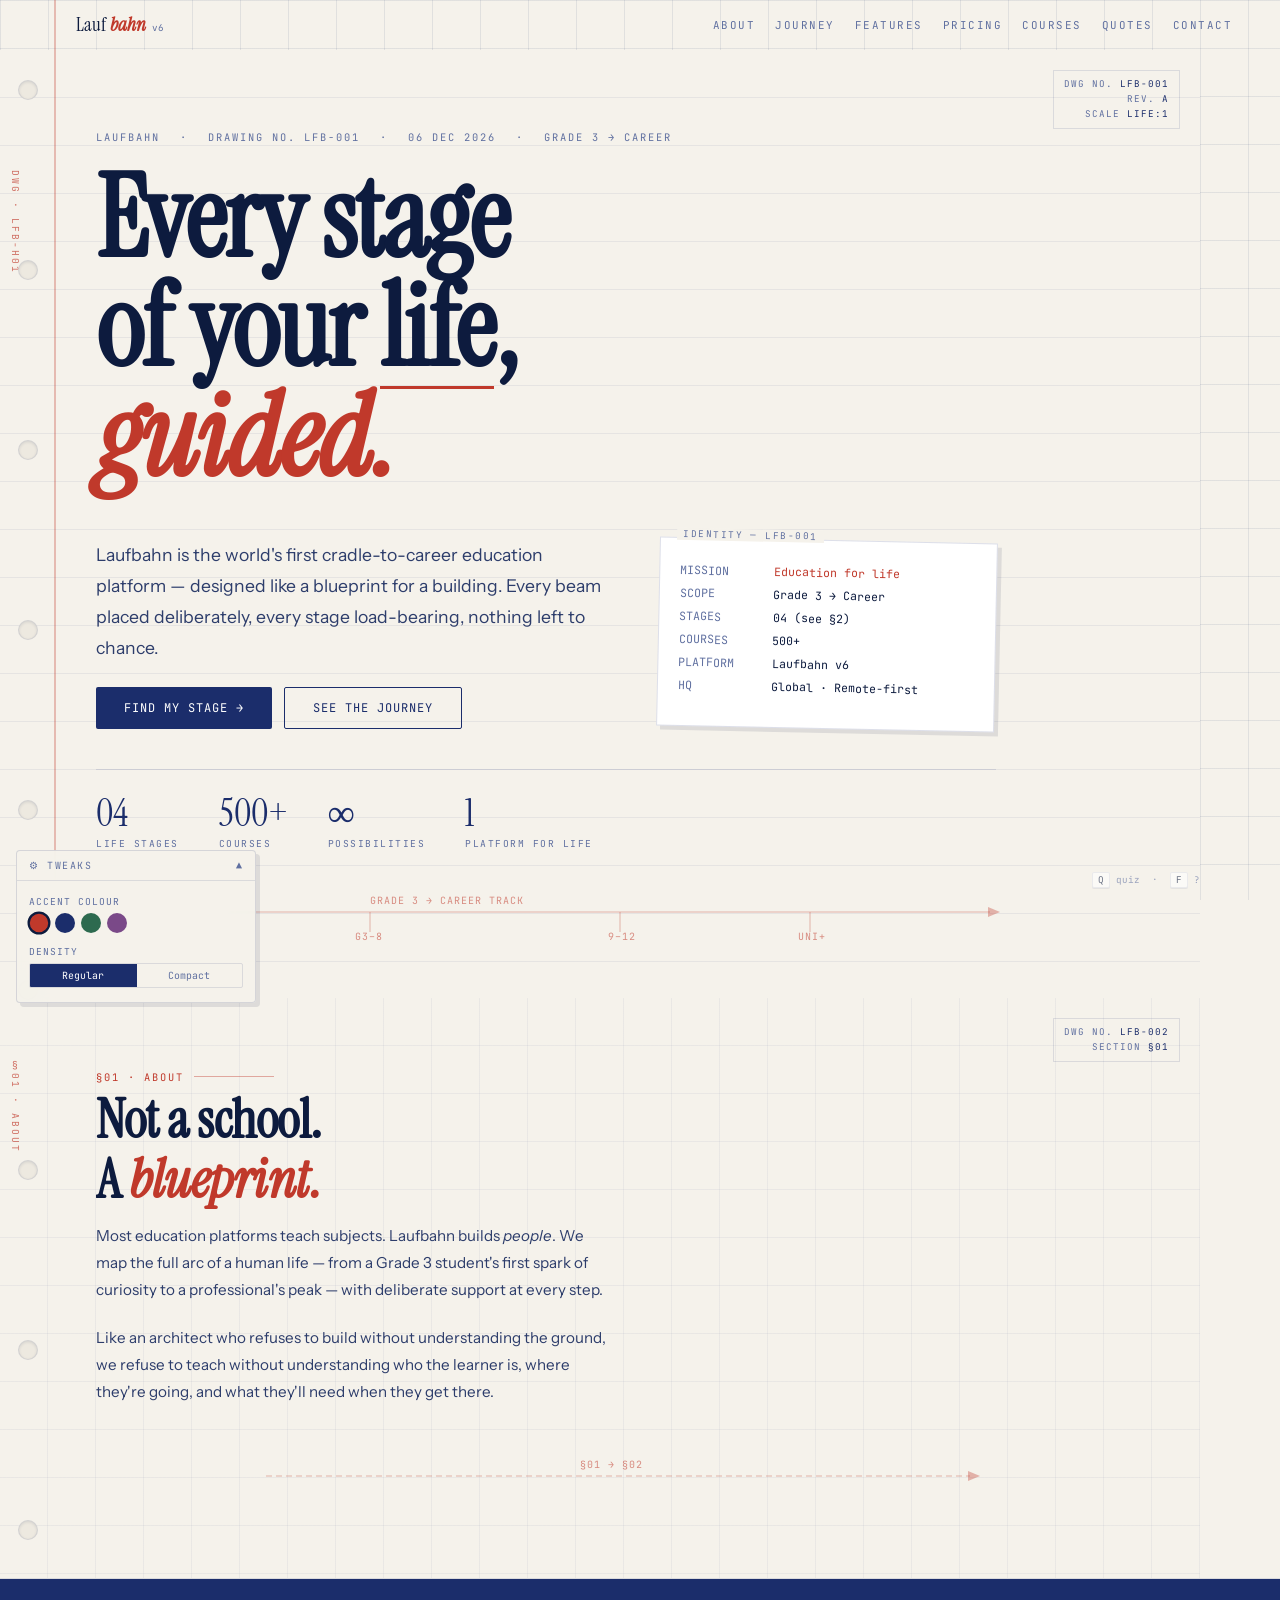
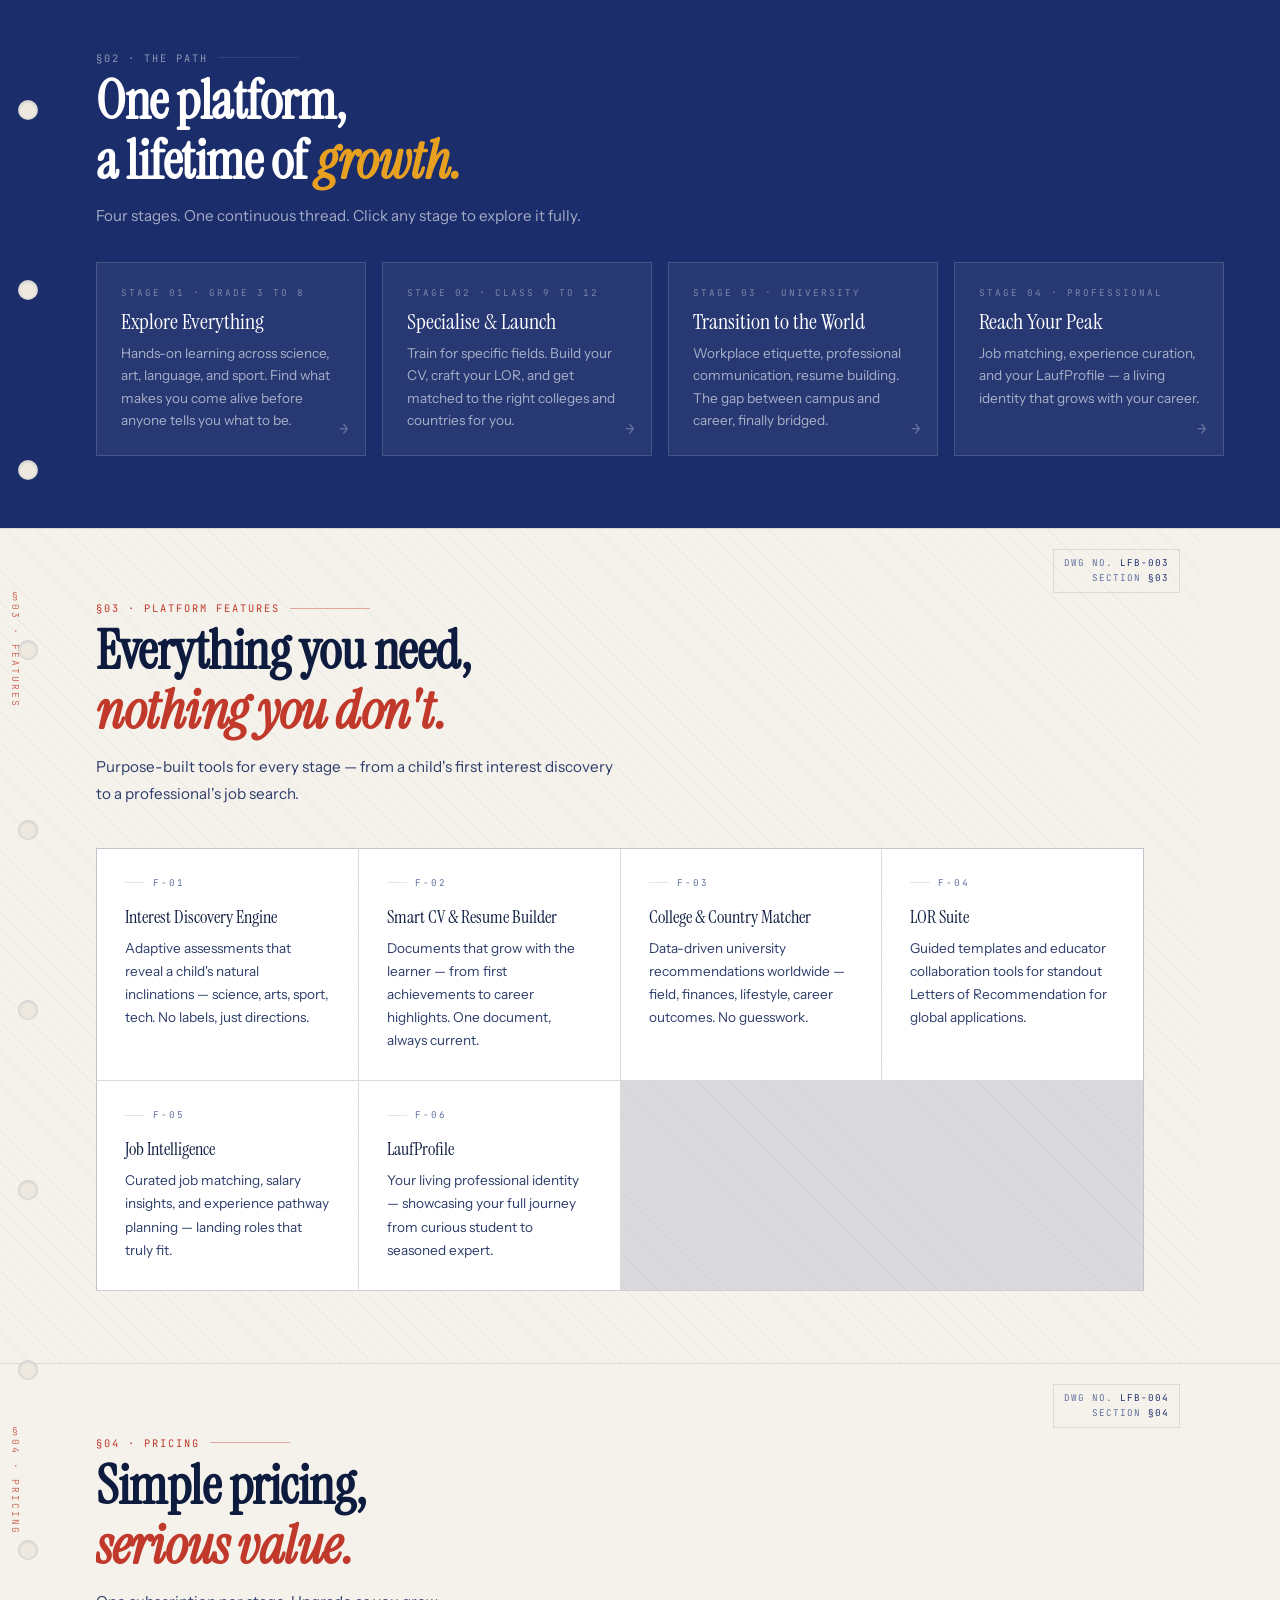
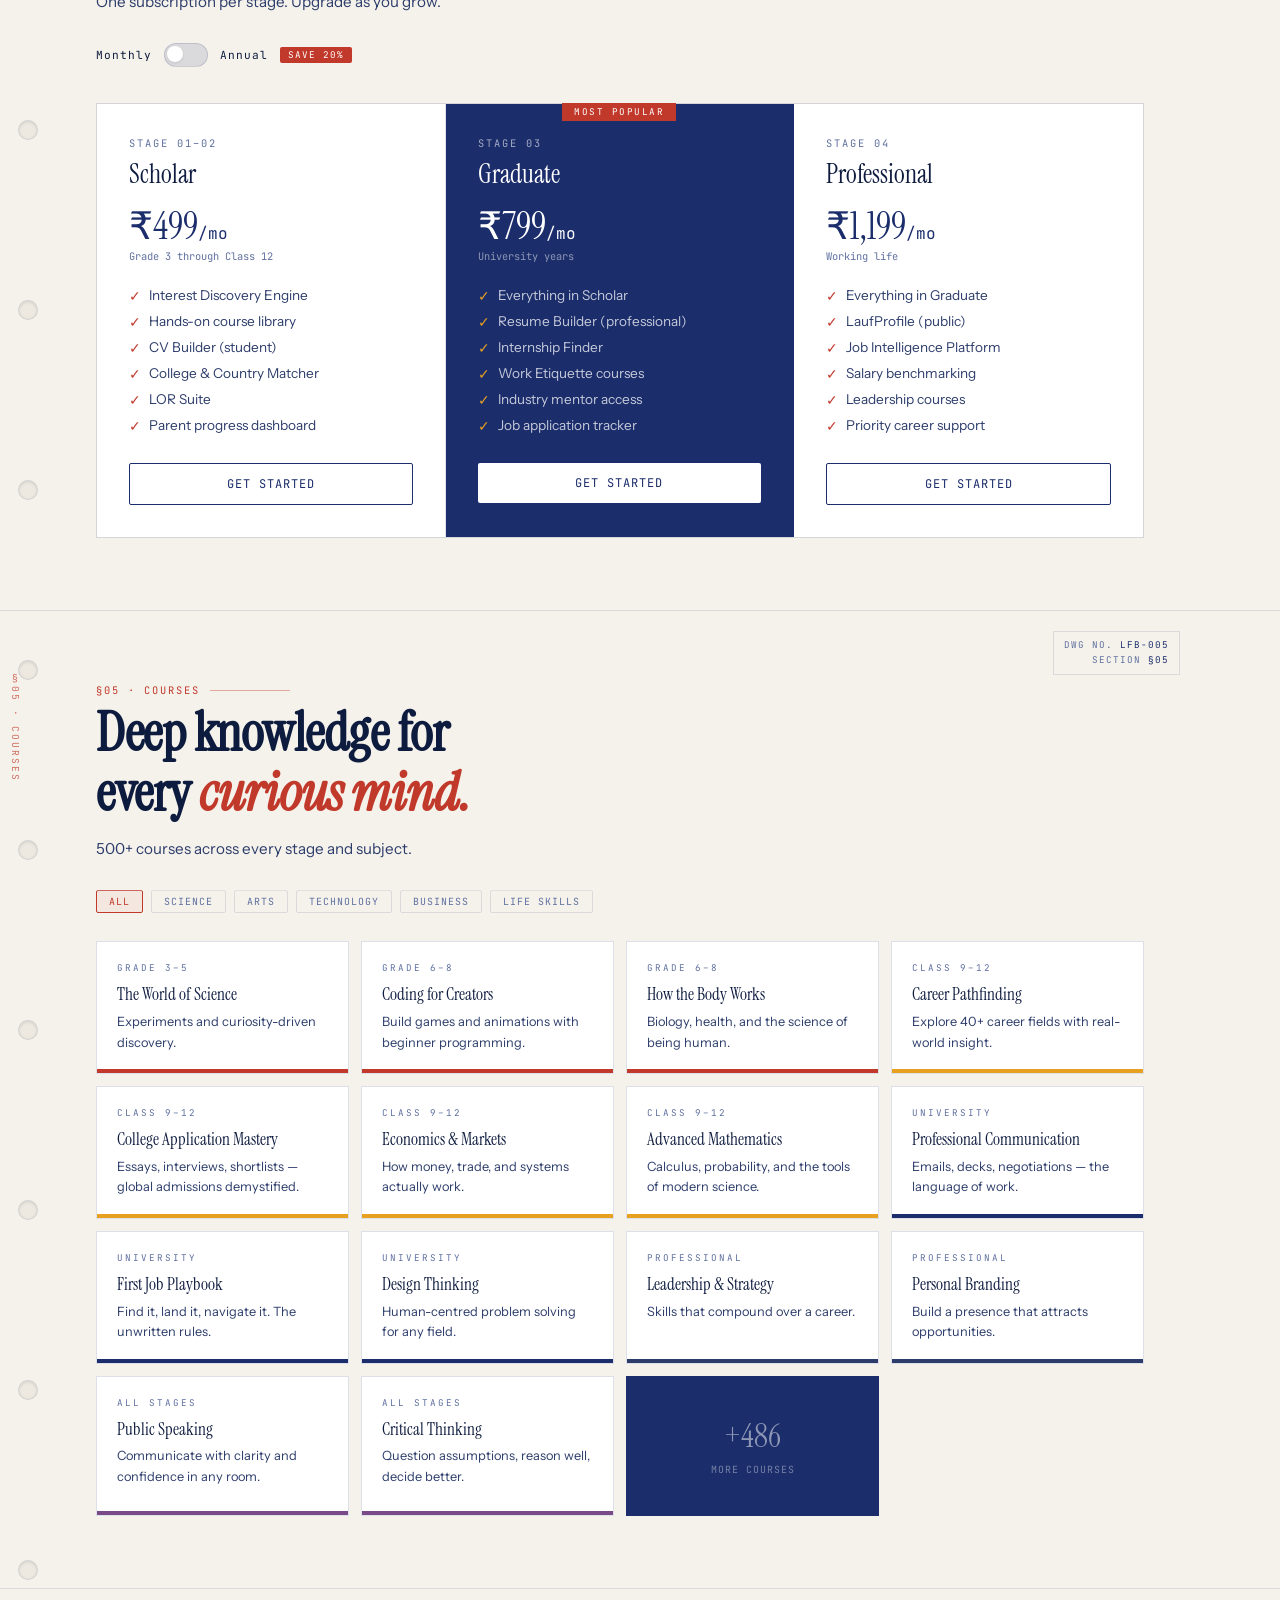
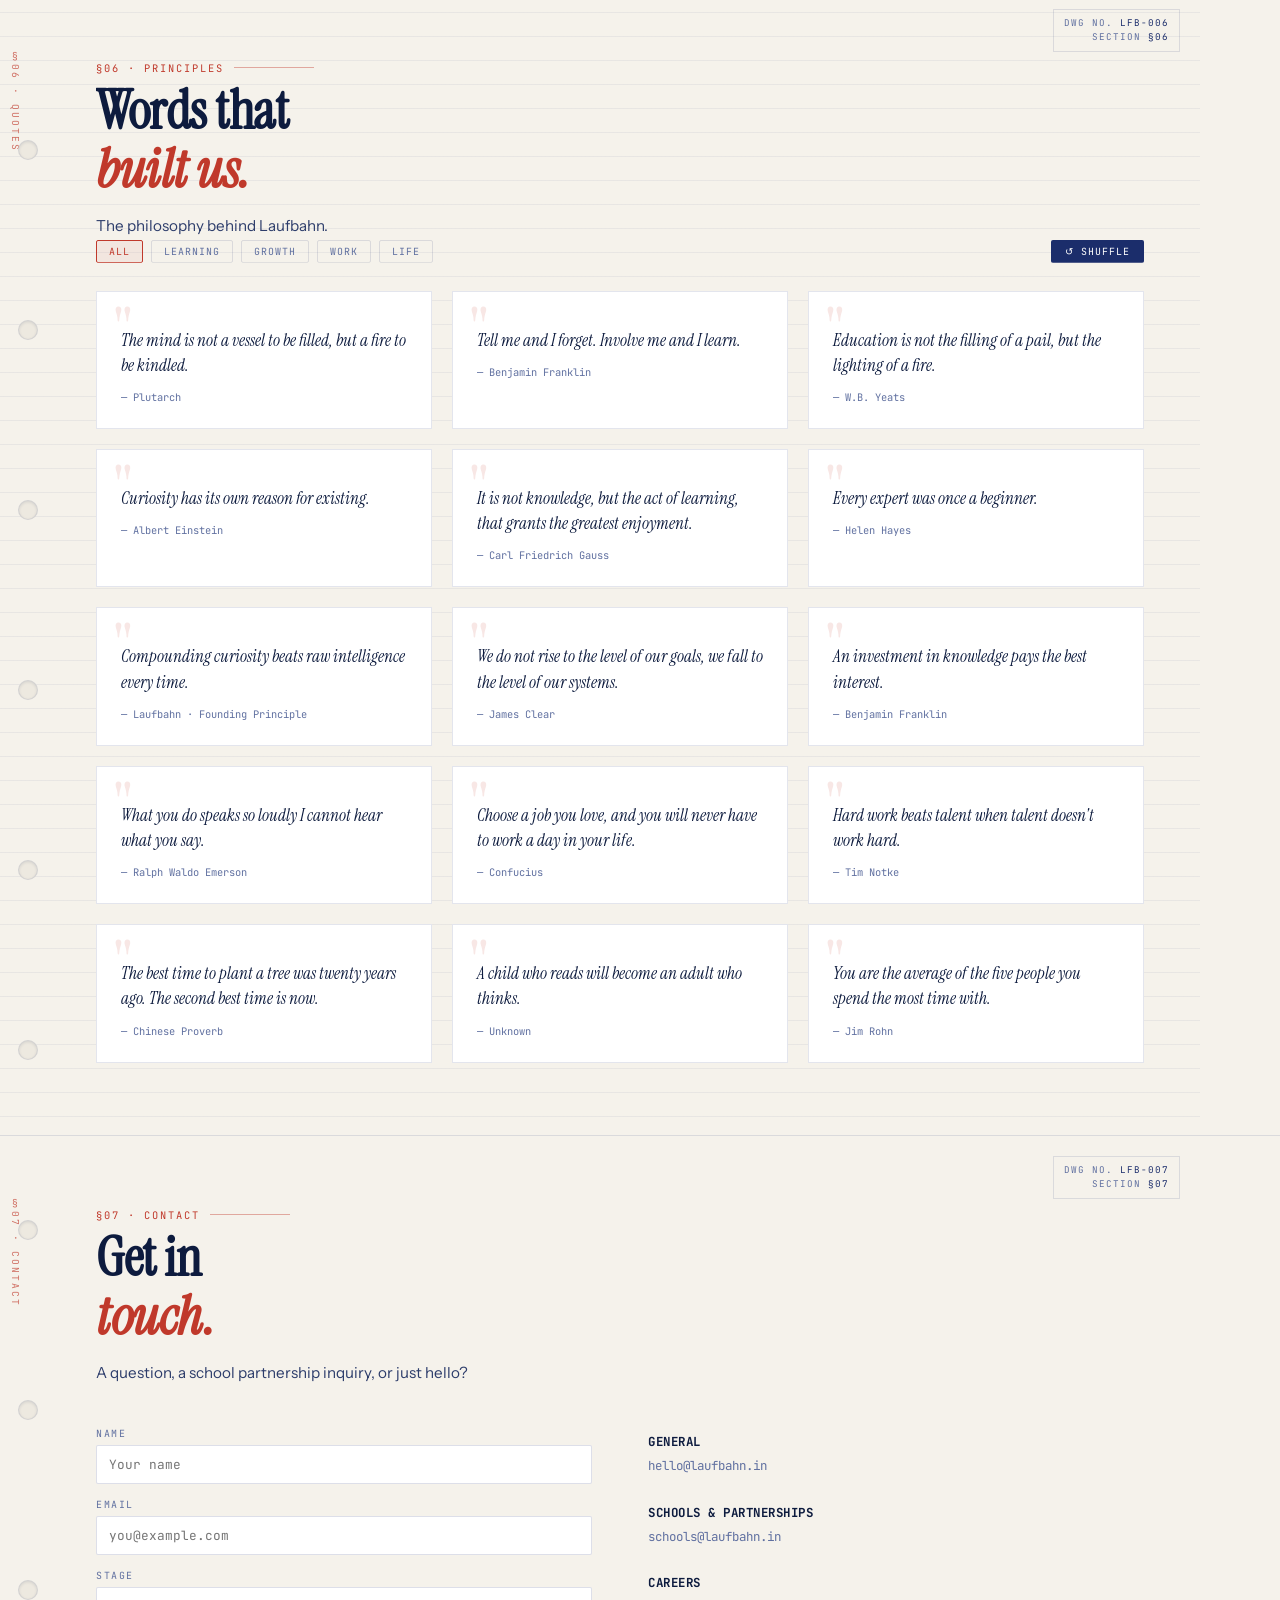
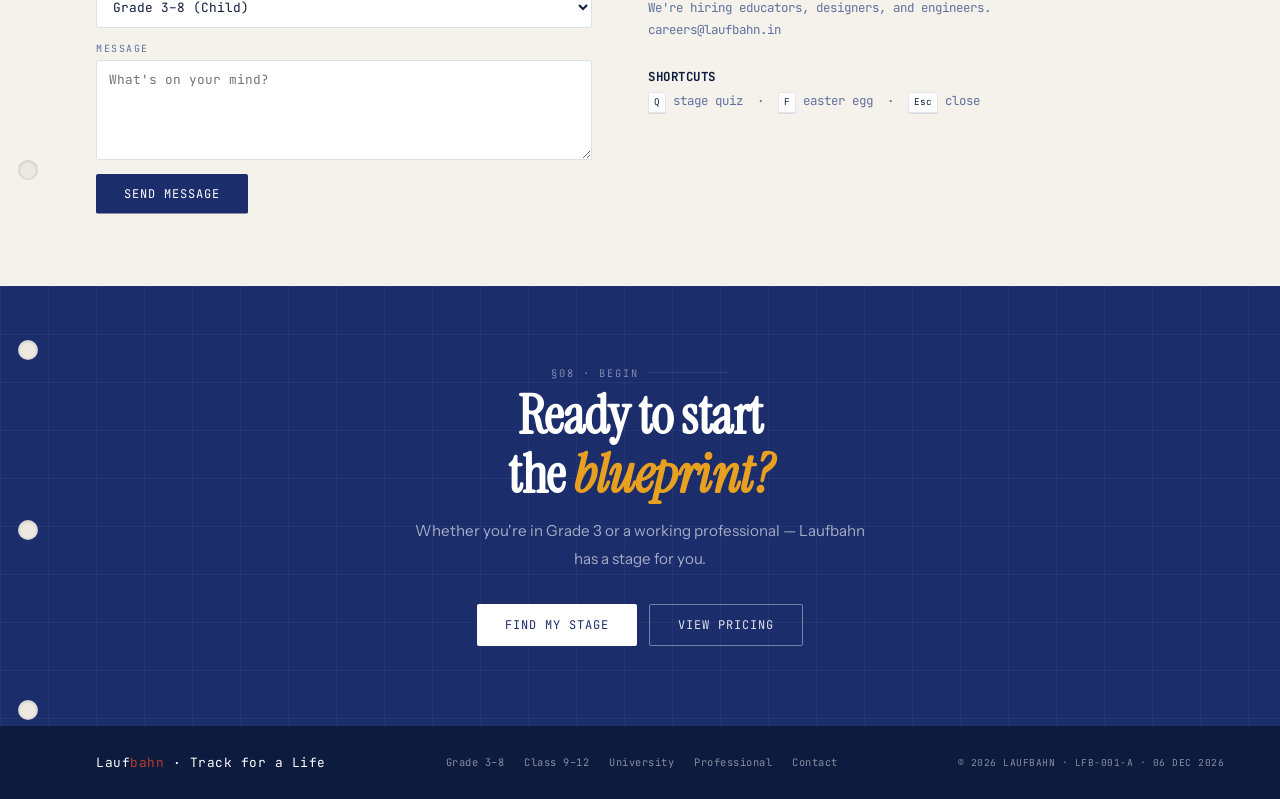
==== commit 588581af: "v6" ====
--- a/index.html
+++ b/index.html
@@ -156,7 +156,7 @@
 <div id="kb-hints"><kbd>Q</kbd> quiz &nbsp;·&nbsp; <kbd>F</kbd> ?</div>
 
 <nav id="main-nav">
-  <div class="nav-logo"><span class="logo-lauf">Lauf</span><span class="logo-bahn">bahn</span><sub>v5</sub></div>
+  <div class="nav-logo"><span class="logo-lauf">Lauf</span><span class="logo-bahn">bahn</span><sub>v6</sub></div>
   <ul class="nav-links">
     <li><a href="#about">about</a></li>
     <li><a href="#journey-section">journey</a></li>
@@ -174,10 +174,10 @@
   <div class="hero-meta">
     <span>LAUFBAHN</span><span>·</span><span>DRAWING NO. LFB-001</span><span>·</span><span class="auto-date"></span><span>·</span><span>GRADE 3 → CAREER</span>
   </div>
-  <h1 class="hero-h1 reveal" id="hero-title">
+  <h1 class="hero-h1" id="hero-title">
     Every stage<br/>of your <span class="blueprint-word" id="hero-bp">life</span>,<br/><em>guided.</em>
   </h1>
-  <div class="hero-body reveal" style="transition-delay:0.15s;">
+  <div class="hero-body" style="transition-delay:0.15s;">
     <div>
       <p class="hero-tagline">Laufbahn is the world's first cradle-to-career education platform — designed like a blueprint for a building. Every beam placed deliberately, every stage load-bearing, nothing left to chance.</p>
       <div class="hero-actions">
@@ -191,12 +191,12 @@
         <tr><td>SCOPE</td><td>Grade 3 → Career</td></tr>
         <tr><td>STAGES</td><td>04 (see §2)</td></tr>
         <tr><td>COURSES</td><td>500+</td></tr>
-        <tr><td>PLATFORM</td><td>Laufbahn v5</td></tr>
+        <tr><td>PLATFORM</td><td>Laufbahn v6</td></tr>
         <tr><td>HQ</td><td>Global · Remote-first</td></tr>
       </table>
     </div>
   </div>
-  <div class="hero-stats reveal" style="transition-delay:0.3s;">
+  <div class="hero-stats" style="transition-delay:0.3s;">
     <div><span class="stat-num">04</span><div class="stat-label">Life Stages</div></div>
     <div><span class="stat-num">500+</span><div class="stat-label">Courses</div></div>
     <div><span class="stat-num">∞</span><div class="stat-label">Possibilities</div></div>
--- a/shared.css
+++ b/shared.css
@@ -226,7 +226,7 @@
 /* ── REVEAL ── */
 .reveal {
   opacity: 0;
-  clip-path: inset(0 0 100% 0);
+  clip-path: inset(0 0 96% 0);
   transition: opacity 0.7s ease, clip-path 0.7s cubic-bezier(0.16,1,0.3,1);
 }
 .reveal.seen { opacity: 1; clip-path: inset(0 0 0% 0); }
@@ -472,3 +472,25 @@
   #kb-hints { display: none; }
   #tweaks { display: none; }
 }
+
+/* ── CRITICAL FIXES ── */
+/* Ensure page bg is always visible immediately */
+html, body {
+  background-color: #f5f2eb;
+}
+@media (prefers-color-scheme: dark) {
+  html, body { background-color: #0d1a2e; }
+}
+
+/* Hero must always show its background */
+#hero, #stage-hero {
+  background-color: var(--bg) !important;
+}
+
+/* Reveal: don't use clip-path on hero title/body — too aggressive above fold */
+#hero-title, #hero-title ~ *,
+.hero-h1, .stage-h1 {
+  opacity: 1 !important;
+  clip-path: none !important;
+  animation: none;
+}
